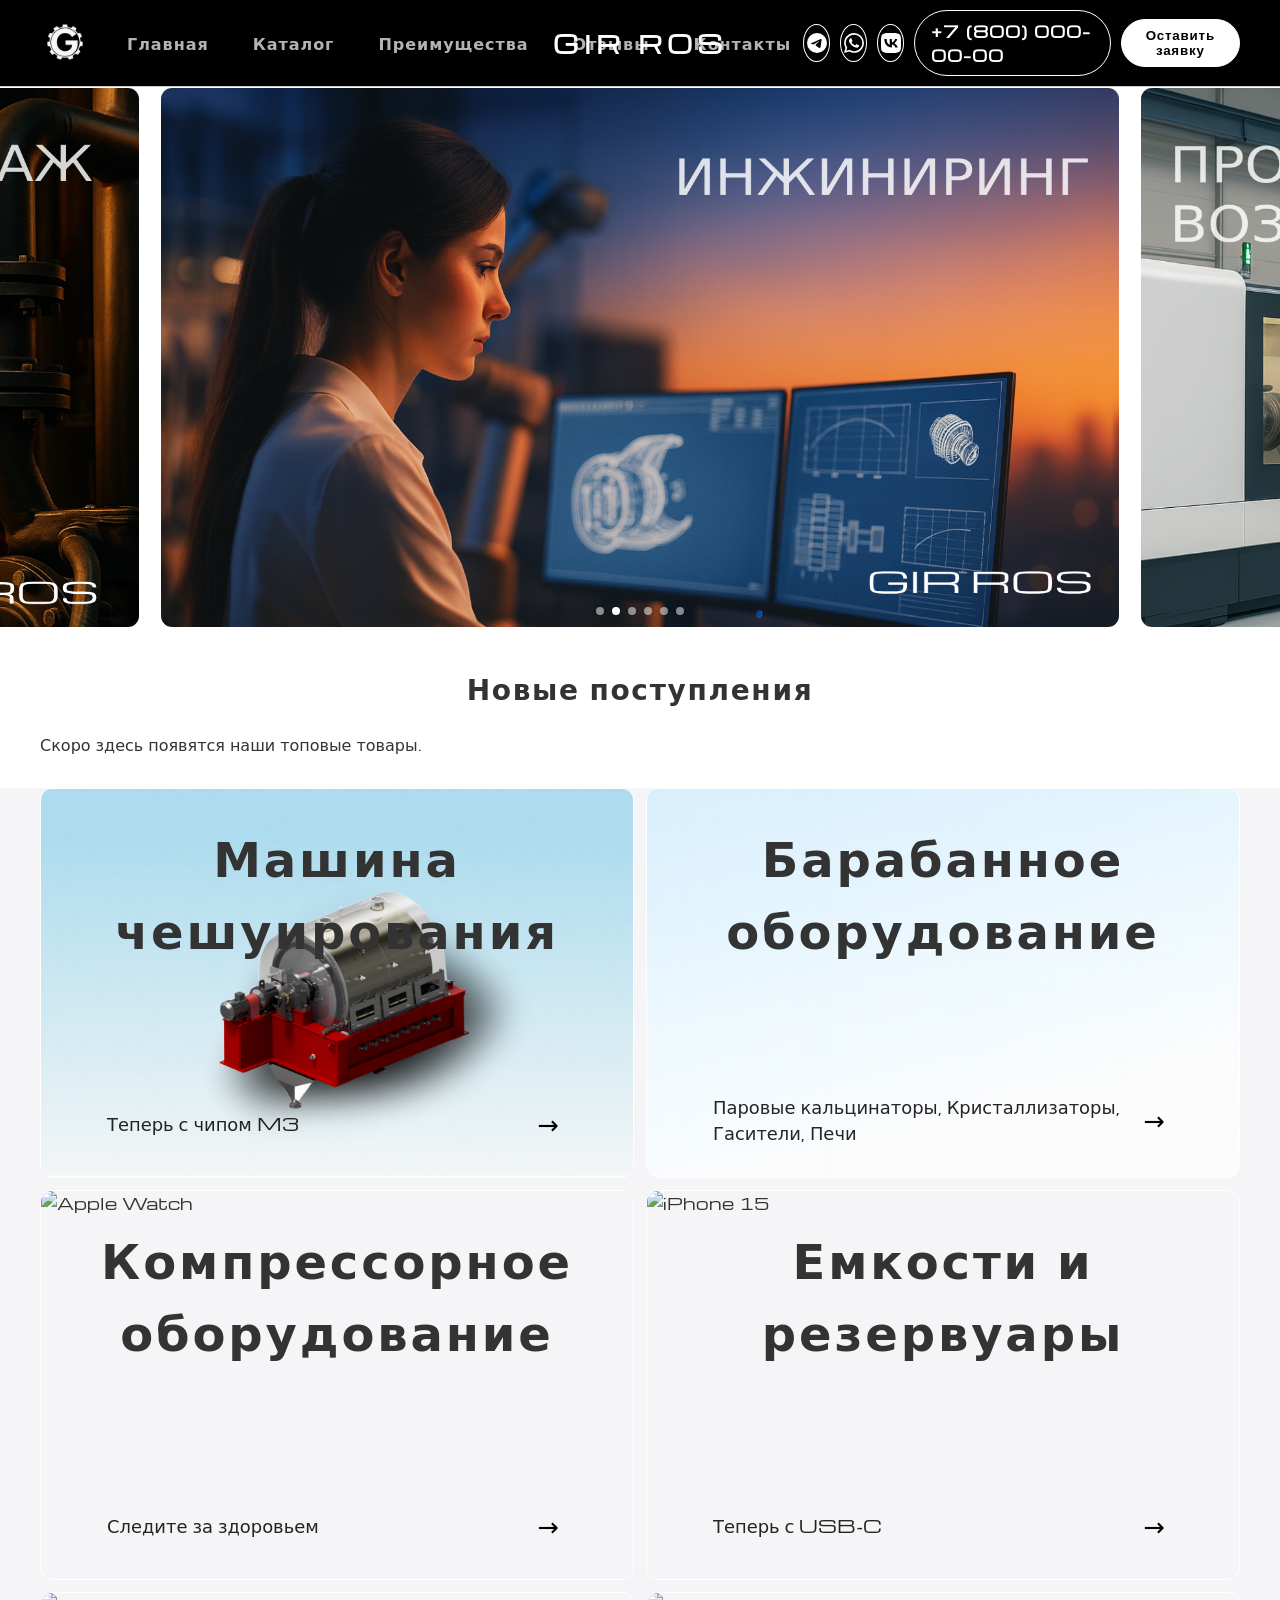
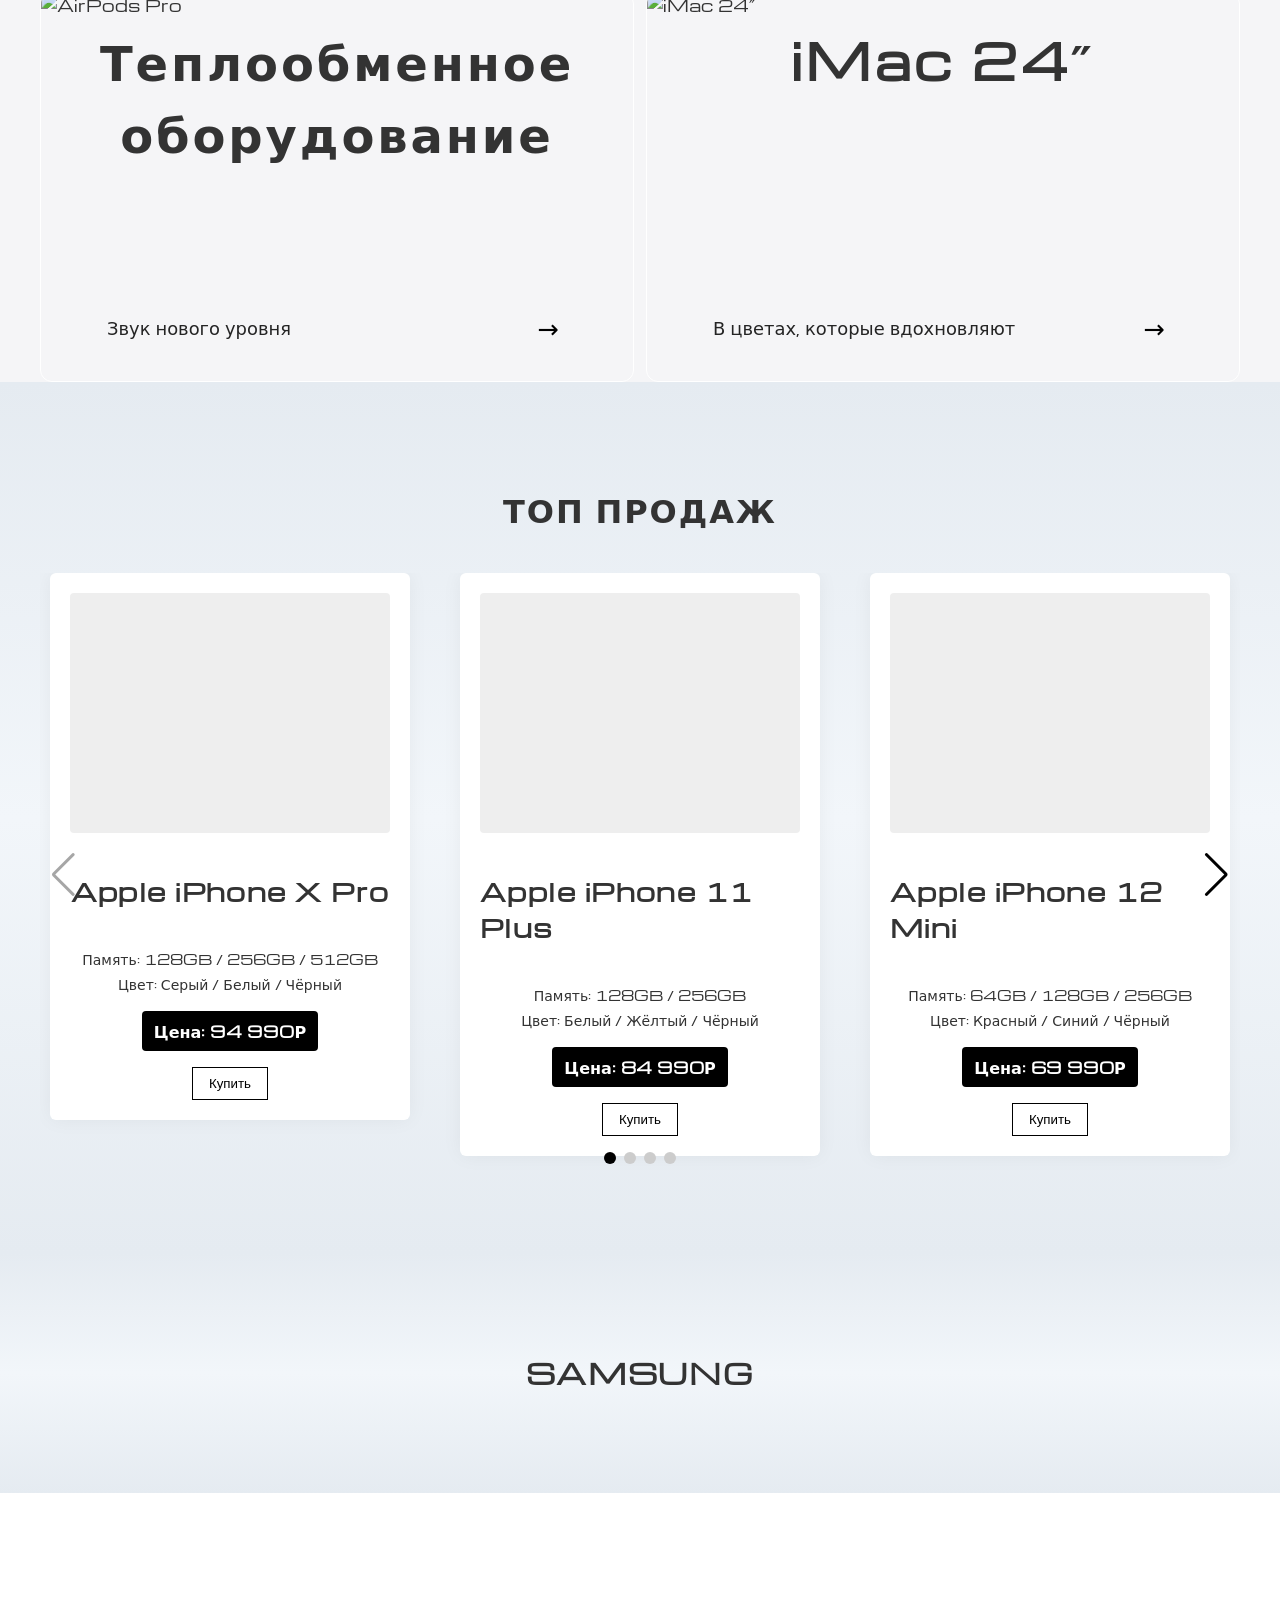
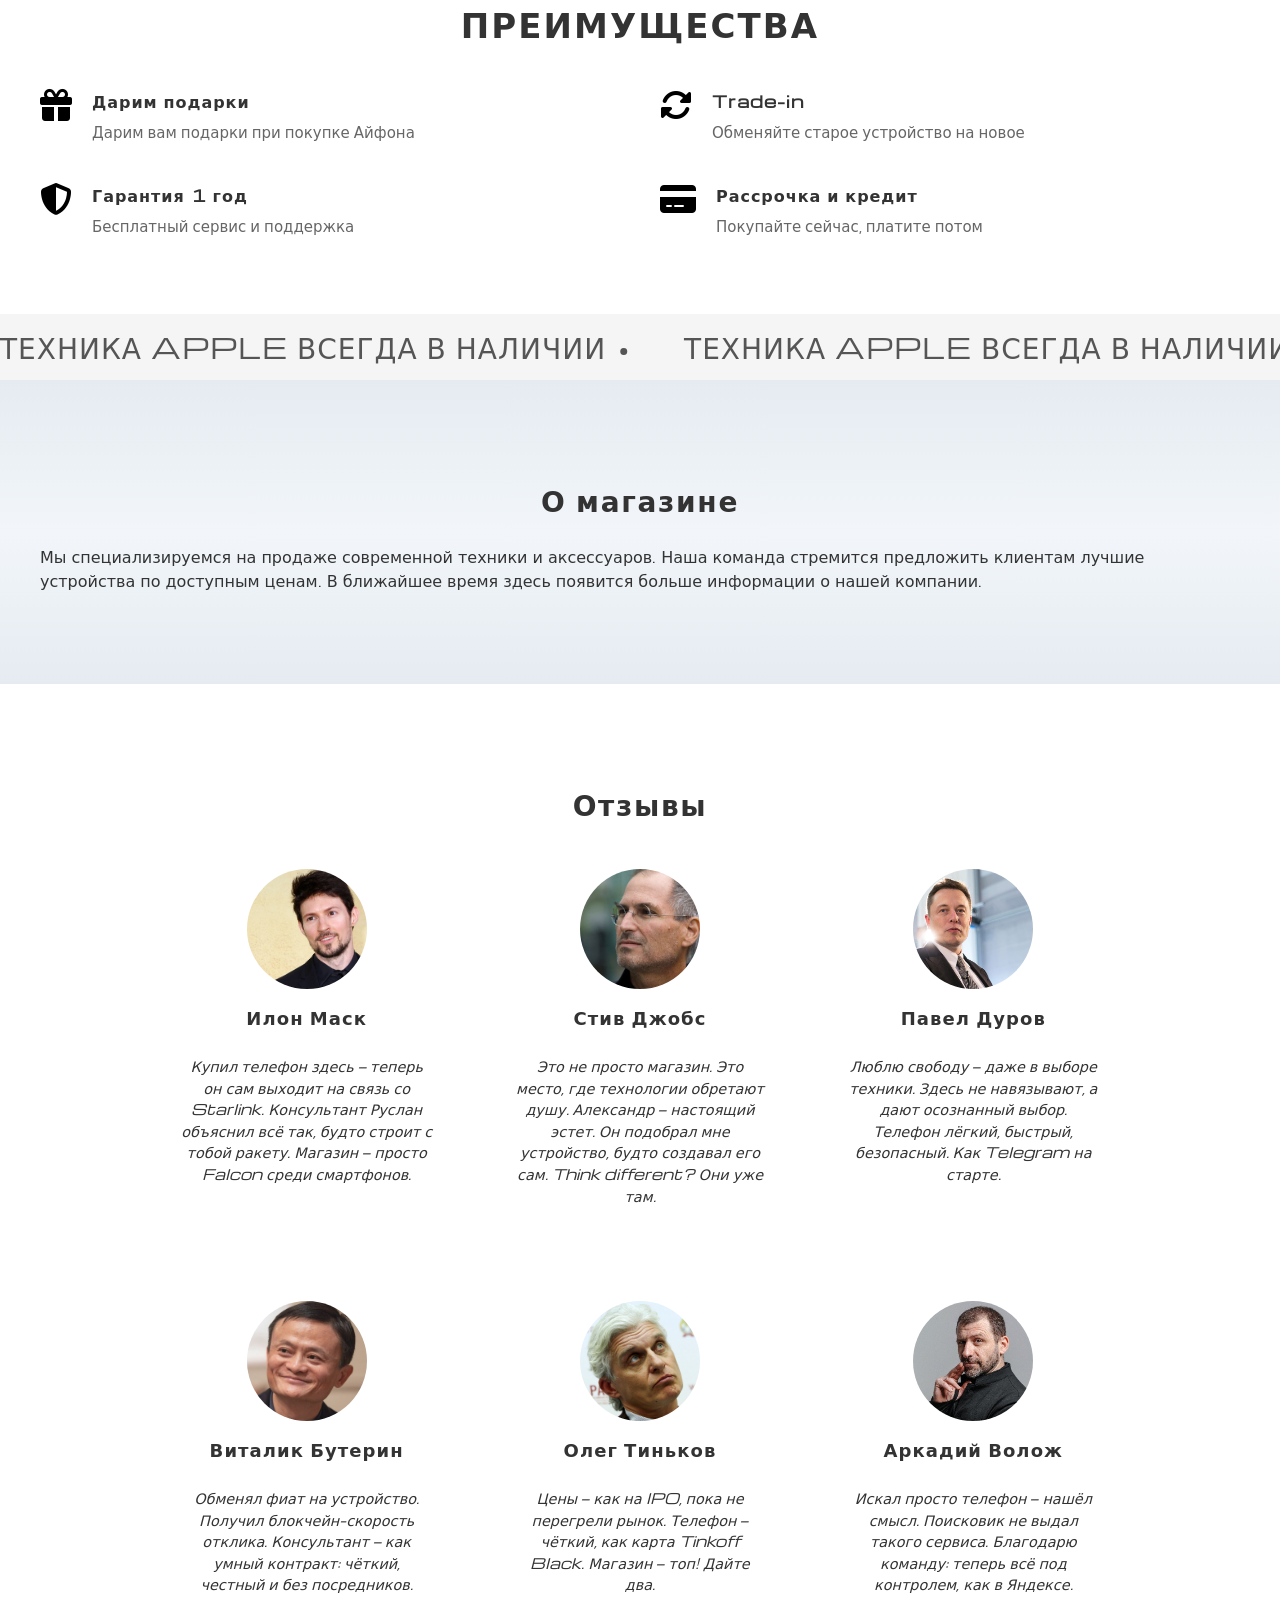
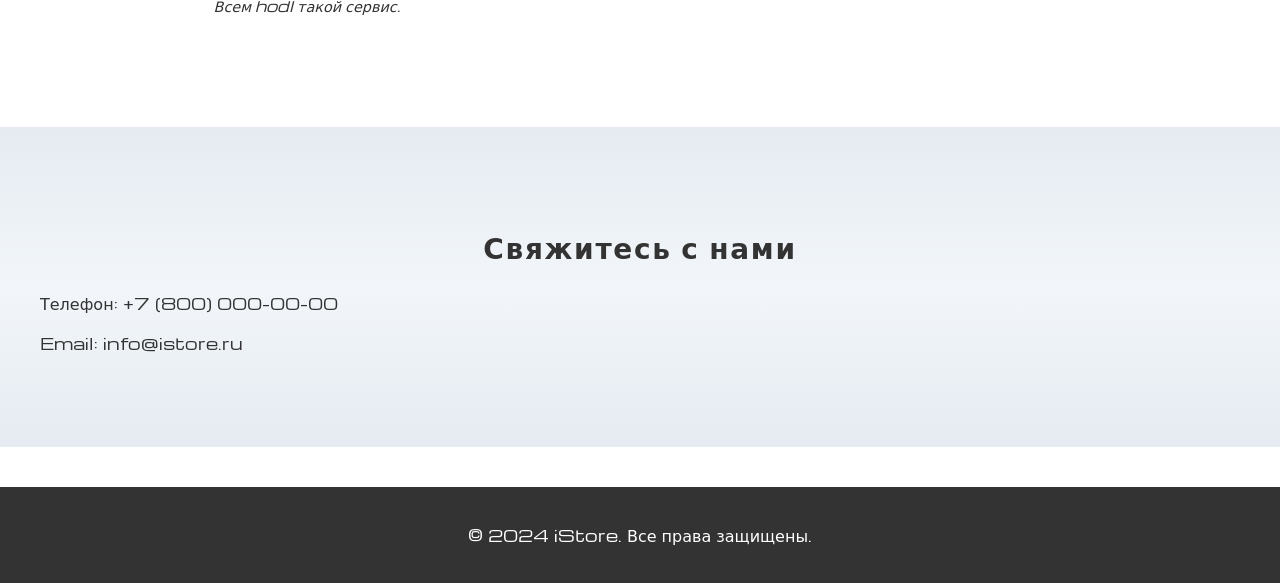
==== index.html @ 49e77784 "more" ====
<!doctype html>
<html lang="ru">
  <head>
    <meta charset="UTF-8" />
    <meta name="viewport" content="width=device-width, initial-scale=1.0" />
    <title>iStore Landing</title>
    <link rel="preconnect" href="https://fonts.googleapis.com">
    <link rel="preconnect" href="https://fonts.gstatic.com" crossorigin>
    <link href="https://fonts.googleapis.com/css2?family=Michroma&display=swap" rel="stylesheet">
    <link rel="stylesheet" href="https://cdnjs.cloudflare.com/ajax/libs/font-awesome/6.5.0/css/all.min.css" />
    <link rel="stylesheet" href="assets/styles.css" />
    <link
      rel="stylesheet"
      href="https://cdn.jsdelivr.net/npm/swiper@9/swiper-bundle.min.css"
    />
  </head>
  <body>
    <header>
      <div class="logo">
        <img src="assets/images/logo.png" />
        </svg>
        <div class="logo-text">
          <span class="logo-name">GIR ROS</span>
          <!-- <small class="logo-tagline">ПРОМЫШЛЕННОЕ ОБОРУДОВАНИЕ</small> -->
        </div>
      </div>
      <button class="hamburger" aria-label="Меню">&#9776;</button>
      <ul class="navbar">
        <li><a href="#home">Главная</a></li>
        <li><a href="#catalog">Каталог</a></li>
        <li><a href="#features">Преимущества</a></li>
        <li><a href="#reviews">Отзывы</a></li>
        <li><a href="#contacts">Контакты</a></li>
      </ul>
      <div class="navbar-right">
        <a href="https://t.me/" class="icon-btn" target="_blank" aria-label="Telegram">
          <svg viewBox="0 0 24 24" fill="currentColor" width="20" height="20">
            <path d="M11.944 0A12 12 0 0 0 0 12a12 12 0 0 0 12 12 12 12 0 0 0 12-12A12 12 0 0 0 12 0a12 12 0 0 0-.056 0zm4.962 7.224c.1-.002.321.023.465.14a.506.506 0 0 1 .171.325c.016.093.036.306.02.472-.18 1.898-.962 6.502-1.36 8.627-.168.9-.499 1.201-.82 1.23-.696.065-1.225-.46-1.9-.902-1.056-.693-1.653-1.124-2.678-1.8-1.185-.78-.417-1.21.258-1.91.177-.184 3.247-2.977 3.307-3.23.007-.032.014-.15-.056-.212s-.174-.041-.249-.024c-.106.024-1.793 1.14-5.061 3.345-.48.33-.913.49-1.302.48-.428-.008-1.252-.241-1.865-.44-.752-.245-1.349-.374-1.297-.789.027-.216.325-.437.893-.663 3.498-1.524 5.83-2.529 6.998-3.014 3.332-1.386 4.025-1.627 4.476-1.635z"/>
          </svg>
        </a>
        <a href="https://wa.me/" class="icon-btn" target="_blank" aria-label="WhatsApp">
          <svg viewBox="0 0 24 24" fill="currentColor" width="20" height="20">
            <path d="M17.472 14.382c-.297-.149-1.758-.867-2.03-.967-.273-.099-.471-.148-.67.15-.197.297-.767.966-.94 1.164-.173.199-.347.223-.644.075-.297-.15-1.255-.463-2.39-1.475-.883-.788-1.48-1.761-1.653-2.059-.173-.297-.018-.458.13-.606.134-.133.298-.347.446-.52.149-.174.198-.298.298-.497.099-.198.05-.371-.025-.52-.075-.149-.669-1.612-.916-2.207-.242-.579-.487-.5-.669-.51-.173-.008-.371-.01-.57-.01-.198 0-.52.074-.792.372-.272.297-1.04 1.016-1.04 2.479 0 1.462 1.065 2.875 1.213 3.074.149.198 2.096 3.2 5.077 4.487.709.306 1.262.489 1.694.625.712.227 1.36.195 1.871.118.571-.085 1.758-.719 2.006-1.413.248-.694.248-1.289.173-1.413-.074-.124-.272-.198-.57-.347m-5.421 7.403h-.004a9.87 9.87 0 01-5.031-1.378l-.361-.214-3.741.982.998-3.648-.235-.374a9.86 9.86 0 01-1.51-5.26c.001-5.45 4.436-9.884 9.888-9.884 2.64 0 5.122 1.03 6.988 2.898a9.825 9.825 0 012.893 6.994c-.003 5.45-4.437 9.884-9.885 9.884m8.413-18.297A11.815 11.815 0 0012.05 0C5.495 0 .165 5.335.162 11.892c0 2.096.547 4.142 1.588 5.945L.057 24l6.305-1.654a11.882 11.882 0 005.683 1.448h.005c6.554 0 11.89-5.335 11.893-11.893a11.821 11.821 0 00-3.48-8.413Z"/>
          </svg>
        </a>
        <a href="https://vk.com" class="icon-btn" target="_blank" aria-label="VK">
          <svg viewBox="0 0 24 24" fill="currentColor" width="20" height="20">
            <path d="m9.489.004.729-.003h3.564l.73.003.914.01.433.007.418.011.403.014.388.016.374.021.36.025.345.03.333.033c1.74.196 2.933.616 3.833 1.516.9.9 1.32 2.092 1.516 3.833l.034.333.029.346.025.36.02.373.025.588.012.41.013.644.009.915.004.98-.001 3.313-.003.73-.01.914-.007.433-.011.418-.014.403-.016.388-.021.374-.025.36-.03.345-.033.333c-.196 1.74-.616 2.933-1.516 3.833-.9.9-2.092 1.32-3.833 1.516l-.333.034-.346.029-.36.025-.373.02-.588.025-.41.012-.644.013-.915.009-.98.004-3.313-.001-.73-.003-.914-.01-.433-.007-.418-.011-.403-.014-.388-.016-.374-.021-.36-.025-.345-.03-.333-.033c-1.74-.196-2.933-.616-3.833-1.516-.9-.9-1.32-2.092-1.516-3.833l-.034-.333-.029-.346-.025-.36-.02-.373-.025-.588-.012-.41-.013-.644-.009-.915-.004-.98.001-3.313.003-.73.01-.914.007-.433.011-.418.014-.403.016-.388.021-.374.025-.36.03-.345.033-.333c.196-1.74.616-2.933 1.516-3.833.9-.9 2.092-1.32 3.833-1.516l.333-.034.346-.029.36-.025.373-.02.588-.025.41-.012.644-.013.915-.009ZM6.79 7.3H4.05c.13 6.24 3.25 9.99 8.72 9.99h.31v-3.57c2.01.2 3.53 1.67 4.14 3.57h2.84c-.78-2.84-2.83-4.41-4.11-5.01 1.28-.74 3.08-2.54 3.51-4.98h-2.58c-.56 1.98-2.22 3.78-3.8 3.95V7.3H10.5v6.92c-1.6-.4-3.62-2.34-3.71-6.92Z"/>
          </svg>
        </a>
        <a href="tel:+78000000000" class="phone-btn">+7 (800) 000-00-00</a>
        <button class="request-btn">Оставить заявку</button>
      </div>
    </header>

    <section id="home" class="hero">
      <div class="swiper hero-swiper">
        <div class="swiper-wrapper">
          <div class="swiper-slide">
            <img src="assets/images/slide2.png" alt="Слайд 1" />
          </div>
          <div class="swiper-slide">
            <img src="assets/images/slide1.png" alt="Слайд 2" />
          </div>
          <div class="swiper-slide">
<!-- <<<<<<< HEAD -->
            <img src="assets/images/slide3.png" alt="Слайд 3" />
          </div>
          <div class="swiper-slide">
            <img src="assets/images/slide4.png" alt="Слайд 4" />
<!-- ======= -->
            <!-- <img src="assets/images/Item3.png" alt="Слайд 3" />
          </div>
          <div class="swiper-slide">
            <img src="assets/images/Item4.png" alt="Слайд 4" /> -->
<!-- >>>>>>> origin/ajgv80-codex/update-slideshow-height-and-animation -->
          </div>
          <div class="swiper-slide">
            <img src="assets/images/slide5.png" alt="Слайд 1" />
          </div>
          <div class="swiper-slide">
            <img src="assets/images/slide3.png" alt="Слайд 1" />
          </div>
        </div>
        <div class="swiper-pagination"></div>
      </div>
    </section>

    <div class="container">
      <h2>Новые поступления</h2>
      <p>Скоро здесь появятся наши топовые товары.</p>
    </div>

      <section id="catalog" class="catalog-section">
        <div class="catalog-grid">
          <div class="catalog-item">
            <div class="catalog-image">
              <img src="assets/images/item1.png" alt="iPad Air" />
            </div>
            <div class="catalog-content">
              <h3>Машина чешуирования</h3>
              <div class="catalog-footer">
                <p>Теперь с чипом M3</p>
                <a href="item1.html" class="more-link"><span class="more-text">Ещё</span><span class="arrow">&rarr;</span></a>
              </div>
            </div>
          </div>
          <div class="catalog-item">
            <div class="catalog-image">
              <img src="assets/images/item2.png" alt="MacBook Air" />
            </div>
            <div class="catalog-content">
              <h3>Барабанное оборудование</h3>
              <div class="catalog-footer">
                <p>Паровые кальцинаторы, Кристаллизаторы, Гасители, Печи</p>
                <a href="#" class="more-link"><span class="more-text">Ещё</span><span class="arrow">&rarr;</span></a>
              </div>
            </div>
          </div>
          <div class="catalog-item">
            <div class="catalog-image">
              <img src="assets/images/item3.png" alt="Apple Watch" />
            </div>
            <div class="catalog-content">
              <h3>Компрессорное оборудование</h3>
              <div class="catalog-footer">
                <p>Следите за здоровьем</p>
                <a href="#" class="more-link"><span class="more-text">Ещё</span><span class="arrow">&rarr;</span></a>
              </div>
            </div>
          </div>
          <div class="catalog-item">
            <div class="catalog-image">
              <img src="assets/images/item4.png" alt="iPhone 15" />
            </div>
            <div class="catalog-content">
              <h3>Емкости и резервуары</h3>
              <div class="catalog-footer">
                <p>Теперь с USB‑C</p>
                <a href="#" class="more-link"><span class="more-text">Ещё</span><span class="arrow">&rarr;</span></a>
              </div>
            </div>
          </div>
          <div class="catalog-item">
            <div class="catalog-image">
              <img src="assets/images/airpods.png" alt="AirPods Pro" />
            </div>
            <div class="catalog-content">
              <h3>Теплообменное оборудование</h3>
              <div class="catalog-footer">
                <p>Звук нового уровня</p>
                <a href="#" class="more-link"><span class="more-text">Ещё</span><span class="arrow">&rarr;</span></a>
              </div>
            </div>
          </div>
          <div class="catalog-item">
            <div class="catalog-image">
              <img src="assets/images/mac.png" alt="iMac 24″" />
            </div>
            <div class="catalog-content">
              <h3>iMac 24″</h3>
              <div class="catalog-footer">
                <p>В цветах, которые вдохновляют</p>
                <a href="#" class="more-link"><span class="more-text">Ещё</span><span class="arrow">&rarr;</span></a>
              </div>
            </div>
          </div>
        </div>
      </section>

    <section id="top-sales" class="fade-in section-background">
      <div class="container">
        <h2 class="top-sales-heading">ТОП ПРОДАЖ</h2>
        <div class="swiper top-sales-swiper">
          <div class="swiper-wrapper">
            <div class="swiper-slide">
              <div class="sales-card">
                <div class="placeholder"></div>
                <h3 class="phone-name">Apple iPhone X Pro</h3>
                <ul class="specs">
                  <li>Память: 128GB / 256GB / 512GB</li>
                  <li>Цвет: Серый / Белый / Чёрный</li>
                </ul>
                <div class="price">Цена: 94 990Р</div>
                <button>Купить</button>
              </div>
            </div>
            <div class="swiper-slide">
              <div class="sales-card">
                <div class="placeholder"></div>
                <h3 class="phone-name">Apple iPhone 11 Plus</h3>
                <ul class="specs">
                  <li>Память: 128GB / 256GB</li>
                  <li>Цвет: Белый / Жёлтый / Чёрный</li>
                </ul>
                <div class="price">Цена: 84 990Р</div>
                <button>Купить</button>
              </div>
            </div>
            <div class="swiper-slide">
              <div class="sales-card">
                <div class="placeholder"></div>
                <h3 class="phone-name">Apple iPhone 12 Mini</h3>
                <ul class="specs">
                  <li>Память: 64GB / 128GB / 256GB</li>
                  <li>Цвет: Красный / Синий / Чёрный</li>
                </ul>
                <div class="price">Цена: 69 990Р</div>
                <button>Купить</button>
              </div>
            </div>
            <div class="swiper-slide">
              <div class="sales-card">
                <div class="placeholder"></div>
                <h3 class="phone-name">Apple iPhone 13 Pro</h3>
                <ul class="specs">
                  <li>Память: 128GB / 256GB / 512GB</li>
                  <li>Цвет: Серебристый / Графитовый / Золотой</li>
                </ul>
                <div class="price">Цена: 114 990Р</div>
                <button>Купить</button>
              </div>
            </div>
            <div class="swiper-slide">
              <div class="sales-card">
                <div class="placeholder"></div>
                <h3 class="phone-name">Apple iPhone 14 Pro Max</h3>
                <ul class="specs">
                  <li>Память: 256GB / 512GB / 1TB</li>
                  <li>Цвет: Фиолетовый / Зелёный / Чёрный</li>
                </ul>
                <div class="price">Цена: 159 990Р</div>
                <button>Купить</button>
              </div>
            </div>
            <div class="swiper-slide">
              <div class="sales-card">
                <div class="placeholder"></div>
                <h3 class="phone-name">Apple iPhone SE 2022</h3>
                <ul class="specs">
                  <li>Память: 64GB / 128GB / 256GB</li>
                  <li>Цвет: Красный / Белый / Чёрный</li>
                </ul>
                <div class="price">Цена: 49 990Р</div>
                <button>Купить</button>
              </div>
            </div>
          </div>
          <div class="swiper-button-prev"></div>
          <div class="swiper-button-next"></div>
          <div class="swiper-pagination"></div>
        </div>
      </div>
    </section>

    <section id="samsung" class="fade-in section-background">
      <div class="container">
        <h2>SAMSUNG</h2>
      </div>
    </section>

    <section id="features" class="fade-in">
      <div class="container">
        <h2 class="features-heading">Преимущества</h2>
        <div class="features-grid">
          <div class="feature-item">
            <i class="fa fa-gift"></i>
            <div>
              <h4>Дарим подарки</h4>
              <p>Дарим вам подарки при покупке Айфона</p>
            </div>
          </div>
          <div class="feature-item">
            <i class="fa fa-sync-alt"></i>
            <div>
              <h4>Trade-in</h4>
              <p>Обменяйте старое устройство на новое</p>
            </div>
          </div>
          <div class="feature-item">
            <i class="fa fa-shield-alt"></i>
            <div>
              <h4>Гарантия 1 год</h4>
              <p>Бесплатный сервис и поддержка</p>
            </div>
          </div>
          <div class="feature-item">
            <i class="fa fa-credit-card"></i>
            <div>
              <h4>Рассрочка и кредит</h4>
              <p>Покупайте сейчас, платите потом</p>
            </div>
          </div>
        </div>
      </div>
    </section>

    <div class="marquee">
      <div class="marquee-track">
        <div class="marquee-content">
          <span>ТЕХНИКА APPLE ВСЕГДА В НАЛИЧИИ • </span>
          <span>ТЕХНИКА APPLE ВСЕГДА В НАЛИЧИИ • </span>
          <span>ТЕХНИКА APPLE ВСЕГДА В НАЛИЧИИ • </span>
          <span>ТЕХНИКА APPLE ВСЕГДА В НАЛИЧИИ • </span>
        </div>
        <div class="marquee-content" aria-hidden="true">
          <span>ТЕХНИКА APPLE ВСЕГДА В НАЛИЧИИ • </span>
          <span>ТЕХНИКА APPLE ВСЕГДА В НАЛИЧИИ • </span>
          <span>ТЕХНИКА APPLE ВСЕГДА В НАЛИЧИИ • </span>
          <span>ТЕХНИКА APPLE ВСЕГДА В НАЛИЧИИ • </span>
        </div>
      </div>
    </div>

    <section id="about" class="fade-in section-background">
      <div class="container">
        <h2>О магазине</h2>
        <p>
          Мы специализируемся на продаже современной техники и аксессуаров. Наша
          команда стремится предложить клиентам лучшие устройства по доступным
          ценам. В ближайшее время здесь появится больше информации о нашей
          компании.
        </p>
      </div>
    </section>

<section id="reviews" class="fade-in">
  <div class="container">
    <h2>Отзывы</h2>
    <div class="reviews-grid">
      <div class="review-card">
        <img src="assets/images/review1.jpg" alt="Илон Маск" />
        <h3>Илон Маск</h3>
        <p>
          Купил телефон здесь — теперь он сам выходит на связь со Starlink.  
          Консультант Руслан объяснил всё так, будто строит с тобой ракету.  
          Магазин — просто Falcon среди смартфонов.
        </p>
      </div>
      <div class="review-card">
        <img src="assets/images/review2.jpg" alt="Стив Джобс" />
        <h3>Стив Джобс</h3>
        <p>
          Это не просто магазин. Это место, где технологии обретают душу.  
          Александр — настоящий эстет. Он подобрал мне устройство, будто создавал его сам.  
          Think different? Они уже там.
        </p>
      </div>
      <div class="review-card">
        <img src="assets/images/review3.jpg" alt="Павел Дуров" />
        <h3>Павел Дуров</h3>
        <p>
          Люблю свободу — даже в выборе техники.  
          Здесь не навязывают, а дают осознанный выбор.  
          Телефон лёгкий, быстрый, безопасный. Как Telegram на старте.
        </p>
      </div>
      <div class="review-card">
        <img src="assets/images/review4.jpg" alt="Виталик Бутерин" />
        <h3>Виталик Бутерин</h3>
        <p>
          Обменял фиат на устройство. Получил блокчейн-скорость отклика.  
          Консультант — как умный контракт: чёткий, честный и без посредников.  
          Всем hodl такой сервис.
        </p>
      </div>
      <div class="review-card">
        <img src="assets/images/review5.jpg" alt="Олег Тиньков" />
        <h3>Олег Тиньков</h3>
        <p>
          Цены — как на IPO, пока не перегрели рынок.  
          Телефон — чёткий, как карта Tinkoff Black.  
          Магазин — топ! Дайте два.
        </p>
      </div>
      <div class="review-card">
        <img src="assets/images/review6.jpg" alt="Аркадий Волож" />
        <h3>Аркадий Волож</h3>
        <p>
          Искал просто телефон — нашёл смысл.  
          Поисковик не выдал такого сервиса.  
          Благодарю команду: теперь всё под контролем, как в Яндексе.
        </p>
      </div>
    </div>
  </div>
</section>


    <section id="contacts" class="fade-in section-background">
      <div class="container">
        <h2>Свяжитесь с нами</h2>
        <p>Телефон: +7 (800) 000-00-00</p>
        <p>Email: info@istore.ru</p>
      </div>
    </section>

    <footer>
      <p>&copy; 2024 iStore. Все права защищены.</p>
    </footer>

    <div id="request-modal" class="modal">
      <div class="modal-content">
        <button class="close-modal">&times;</button>
        <h2>Оставьте заявку</h2>
        <p>
          В течение 30 минут , в рабочее время с вами свяжется менеджер нашего
          магазина
        </p>
        <form>
          <input type="text" placeholder="Ваше имя" required />
          <input type="tel" placeholder="Ваш телефон" required />
          <button type="submit">Отправить</button>
        </form>
        <small
          >Нажимая на кнопку "Отправить" вы соглашаетесь с правилами обработки
          персональных данных</small
        >
      </div>
    </div>

      <script src="https://cdn.jsdelivr.net/npm/swiper@9/swiper-bundle.min.js"></script>
      <script src="assets/script.js"></script>
  </body>
</html>
---- assets/styles.css ----
/* === Global font: Michroma everywhere === */
html, body {
  font-family: "Michroma", system-ui, -apple-system, "Segoe UI", Roboto, Arial, sans-serif;
  font-weight: 400;                 /* у Michroma один базовый вес — оставляем 400 */
  -webkit-font-smoothing: antialiased;
  -moz-osx-font-smoothing: grayscale;
  text-rendering: optimizeLegibility;
}

/* Небольшая разрядка для заголовков/навигации в духе wordmark */
h1, h2, h3, h4, h5, h6,
.navbar a, .btn, .phone-btn, .request-btn,
.logo-text, .logo-name {
  letter-spacing: 0.06em;           /* аккуратно, чтобы абзацы не «расползались» */
  text-transform: none;             /* по желанию: можно uppercase */
}

/* Для логотипа можно шире, если нужно «как в лого» */
.logo-name {
  letter-spacing: 0.22em;           /* как в варианте B */
  text-transform: uppercase;        /* подчеркнуть «логотипность» */
}

/* Опционально: плотнее абзацы и шире числа */
p, li {
  letter-spacing: 0;
}

.kpi, .stat {
  letter-spacing: 0.08em;
}

html {
  scroll-behavior: smooth;
}

:root {
  --color-bg: #FFFFFF;
  --color-text: #333333;
  --color-primary: #0057B8;
  --color-accent: #FF6A00;
}

body {
  margin: 0;
  background-color: var(--color-bg);
  color: var(--color-text);
  line-height: 1.5;
}

a {
  color: var(--color-primary);
  text-decoration: none;
  transition: color 0.2s;
}

a:hover {
  color: var(--color-accent);
}

h1,
h2,
h3 {
  font-weight: 700;
  color: var(--color-text);
}

h1 {
  font-size: 32px;
  text-align: center;
}

h2 {
  font-size: 28px;
  text-align: center;
}

h3 {
  font-size: 24px;
}

header {
  background-color: #000;
  color: #fff;
  padding: 10px 40px;
  position: sticky;
  top: 0;
  z-index: 1000;
  display: flex;
  align-items: center;
  justify-content: flex-start;
  border-bottom: 1px solid #cccccc;
}

.logo {
  display: flex;
  align-items: center;
  gap: 8px;
  color: #fff;
}


.logo-text {
  line-height: 1;
}

header .logo-text {
  position: absolute;
  left: 50%;
  top: 50%;
  transform: translate(-50%, -50%);
  text-align: center;
}

.logo-name {
  font-weight: 700;
  font-size: 24px;
}

.logo-tagline {
  font-size: 12px;
  text-transform: uppercase;
  letter-spacing: 1px;
}

.navbar {
  display: flex;
  justify-content: flex-start;
  gap: 20px;
  list-style-type: none;
  padding: 0;
  margin: 0;
  margin-left: 25px;
}

.navbar li {
  display: inline-block;
}

.navbar a {
  text-decoration: none;
  color: #fff;
  font-weight: 600;
  padding: 8px 12px;
  opacity: 0.7;
  transition: opacity 0.2s;
}

.navbar a:hover,
.navbar a.active {
  opacity: 1;
}

section {
  padding: 60px 16px;
}

/* Background gradient for sections */
.section-background {
  background: linear-gradient(to bottom, #e5ebf1 0%, #f2f6fa 50%, #e5ebf1 100%);
}

.hero {
  padding: 0;
  position: relative;
}

/* Hero slider */
.hero-swiper {
  width: 100%;
  overflow: visible;
}

.hero-swiper .swiper-wrapper {
  transition-timing-function: cubic-bezier(0.8, 0, 1, 1);
}

.hero-swiper .swiper-slide {
  width: 75%;
  box-sizing: border-box;
  border: 1px solid #fff;
  border-radius: 12px;
  position: relative;
  overflow: hidden;
}

.hero-swiper img {
  width: 100%;
  aspect-ratio: 16/9;
  object-fit: cover;
  display: block;
}

.hero-swiper .swiper-pagination-bullet {
  background: #fff;
  opacity: 0.5;
}

.hero-swiper .swiper-pagination-bullet-active {
  opacity: 1;
}

.fade-in {
  opacity: 0;
  transform: translateY(20px);
  transition: opacity 0.6s ease-out, transform 0.6s ease-out;
}

.fade-in.in-view {
  opacity: 1;
  transform: none;
}

.container {
  max-width: 1200px;
  margin: 0 auto;
  padding: 16px;
}

.catalog {
  display: grid;
  gap: 30px;
  grid-template-columns: 1fr;
}

@media (min-width: 600px) {
  .catalog {
    grid-template-columns: repeat(2, 1fr);
  }
}

@media (min-width: 1024px) {
  .catalog {
    grid-template-columns: repeat(3, 1fr);
  }
}

.product-card {
  position: relative;
  display: block;
  height: 300px;
  overflow: hidden;
  text-decoration: none;
  background-color: #eee;
}

.product-card:hover .product-image {
  transform: scale(1.05);
}

.product-image {
  width: 100%;
  height: 100%;
  background: linear-gradient(135deg, #fafafa, #eaeaea);
  background-size: cover;
  background-position: center;
  transition: transform 0.3s ease;
}

.product-overlay {
  position: absolute;
  top: 0;
  left: 0;
  width: 100%;
  height: 100%;
  background: rgba(0, 0, 0, 0.4);
  display: flex;
  flex-direction: column;
  justify-content: center;
  align-items: center;
  text-align: center;
  color: #fff;
  transition: background 0.3s ease;
}

.product-overlay h3 {
  margin: 0;
  font-size: 1.2em;
  font-weight: 600;
  text-shadow: 0 1px 3px rgba(0, 0, 0, 0.6);
}

.product-overlay .price {
  margin-top: 6px;
  font-size: 1em;
  text-shadow: 0 1px 3px rgba(0, 0, 0, 0.6);
}

/* Reviews grid */
.reviews-grid {
  display: flex;
  flex-wrap: wrap;
  justify-content: center;
  gap: 40px;
  max-width: 960px;
  margin: 0 auto;
}

.review-card {
  background: #fff;
  padding: 20px;
  text-align: center;
  display: flex;
  flex-direction: column;
  align-items: center;
  flex: 1 1 250px;
  max-width: 300px;
  border-radius: 8px;
}
.review-card img {
  width: 120px;
  height: 120px;
  object-fit: cover;
  border-radius: 50%;
  margin-bottom: 15px;
  transition: transform 0.3s;
}

.review-card:hover img {
  transform: scale(1.05);
}

.review-card h3 {
  margin: 0 0 10px;
  font-size: 18px;
}

.review-card p {
  font-size: 0.9rem;
  line-height: 1.5;
  font-weight: 300;
  font-style: italic;
}

footer {
  text-align: center;
  padding: 20px 0;
  background: #333;
  color: #fff;
  margin-top: 40px;
}

/* Social icons and request button */
.navbar-right {
  display: flex;
  gap: 10px;
  align-items: center;
  margin-left: auto;
}

.icon-btn {
  width: 36px;
  height: 36px;
  border-radius: 50%;
  display: flex;
  align-items: center;
  justify-content: center;
  text-decoration: none;
  color: #fff;
  border: 1px solid #fff;
  cursor: pointer;
}


.phone-btn {
  color: #fff;
  border: 1px solid #fff;
  border-radius: 999px;
  padding: 8px 16px;
  font-weight: bold;
  text-decoration: none;
}

.request-btn {
  background-color: #fff;
  color: #000;
  border: 1px solid #fff;
  border-radius: 999px;
  padding: 8px 16px;
  cursor: pointer;
  font-weight: bold;
}

/* Modal styles */
.modal {
  display: none;
  position: fixed;
  top: 0;
  left: 0;
  width: 100%;
  height: 100%;
  background: rgba(0, 0, 0, 0.5);
  justify-content: center;
  align-items: center;
  z-index: 10000;
}

.modal.active {
  display: flex;
}

.modal-content {
  background: #fff;
  padding: 20px;
  border-radius: 4px;
  max-width: 300px;
  width: 90%;
  position: relative;
}

.modal-content h2 {
  margin-top: 0;
}

.close-modal {
  position: absolute;
  top: 5px;
  right: 5px;
  background: none;
  border: none;
  font-size: 20px;
  cursor: pointer;
}

.modal-content form {
  display: flex;
  flex-direction: column;
  gap: 10px;
}

.modal-content input {
  padding: 8px;
  border: 1px solid #ccc;
  border-radius: 4px;
}

.modal-content button[type="submit"] {
  background-color: var(--color-primary);
  color: #fff;
  border: none;
  border-radius: 4px;
  padding: 12px 24px;
  cursor: pointer;
  transition: background-color 0.2s, color 0.2s;
}

.modal-content button[type="submit"]:hover {
  background-color: var(--color-accent);
}

.modal-content small {
  font-size: 12px;
  color: #777;
}



/* Responsive styles */
.hamburger {
  display: none;
  color: #fff;
}

@media (max-width: 768px) {
  header {
    flex-direction: column;
    align-items: flex-start;
  }

  .hamburger {
    display: block;
    background: none;
    border: none;
    font-size: 24px;
    cursor: pointer;
    margin-left: 10px;
  }

  .navbar {
    flex-direction: column;
    width: 100%;
    gap: 10px;
    margin: 10px 0;
    display: none;
  }
  .navbar-right {
    width: 100%;
    margin-top: 10px;
    display: none;
    flex-direction: column;
    gap: 10px;
  }

  header.open .navbar,
  header.open .navbar-right {
    display: flex;
  }

  .reviews-grid {
    gap: 20px;
  }
}

@media (max-width: 480px) {
  .reviews-grid {
    flex-direction: column;
    align-items: center;
  }

  .product-image,
  .review-card img {
    height: 120px;
  }
}

/* Features section */
.features-heading {
  text-align: center;
  font-weight: 700;
  font-size: 34px;
  text-transform: uppercase;
  margin-bottom: 40px;
}

.features-grid {
  display: grid;
  grid-template-columns: repeat(2, 1fr);
  gap: 40px;
}

.feature-item {
  display: flex;
  gap: 20px;
  align-items: flex-start;
}

.feature-item i {
  font-size: 32px;
  color: #000;
}

.feature-item h4 {
  font-weight: 600;
  margin: 0 0 8px;
}

.feature-item p {
  color: #666;
  font-size: 15px;
  margin: 0;
}

/* Marquee */
.marquee {
  overflow: hidden;
  background-color: #f5f5f5;
  padding: 12px 0;
}

.marquee-track {
  display: flex;
  width: max-content;
  animation: marquee 120s linear infinite;
}

.marquee-content {
  display: flex;
}

.marquee-content span {
  margin-right: 50px;
  font-size: 28px;
  color: #555;
  letter-spacing: 1px;
  text-transform: uppercase;
}

@keyframes marquee {
  0% {
    transform: translateX(0);
  }
  100% {
    transform: translateX(-50%);
  }
}

/* Top Sales section */
.top-sales-heading {
  font-weight: bold;
  font-size: 32px;
  margin-bottom: 40px;
  text-transform: uppercase;
  text-align: center;
}

.top-sales-swiper {
  position: relative;
  padding-bottom: 40px;
}

.top-sales-swiper .swiper-slide {
  display: flex;
  justify-content: center;
}

.sales-card {
  background: #fff;
  border-radius: 6px;
  padding: 20px;
  box-shadow: 0 0 20px rgba(0, 0, 0, 0.05);
  width: 320px;
  display: flex;
  flex-direction: column;
  align-items: center;
  gap: 16px;
}

.sales-card .placeholder {
  width: 100%;
  height: 240px;
  background-color: #eee;
  border-radius: 4px;
}

.sales-card .specs {
  list-style: none;
  padding: 0;
  margin: 0;
  font-size: 14px;
  text-align: center;
}

.sales-card .specs li + li {
  margin-top: 4px;
}

.sales-card .price {
  background: #000;
  color: #fff;
  font-weight: bold;
  padding: 8px 12px;
  border-radius: 4px;
}

.sales-card button {
  background: #fff;
  border: 1px solid #000;
  padding: 8px 16px;
  font-weight: 500;
  cursor: pointer;
}

.sales-card button:hover {
  background: #000;
  color: #fff;
}

.top-sales-swiper .swiper-pagination-bullet {
  width: 12px;
  height: 12px;
  background: #ccc;
  opacity: 1;
  margin: 0 4px !important;
}

.top-sales-swiper .swiper-pagination-bullet-active {
  background: #000;
}

.top-sales-swiper .swiper-button-prev,
.top-sales-swiper .swiper-button-next {
  color: #000;
}

/* Каталог товаров в стиле Apple */

.catalog-section {
  padding: 0;
  background: #f5f5f7;
  width: 100%;
  box-sizing: border-box;
}

.catalog-grid {
  display: flex;
  flex-wrap: wrap;
  gap: 12px;
  width: 100%;
  padding: 0 40px;
  box-sizing: border-box;
}

.catalog-item {
  position: relative;
  flex: 0 0 calc(50% - 6px);
  box-sizing: border-box;
  overflow: hidden;
  border: 1px solid #fff;
  border-radius: 12px;
  height: calc((100vw - 80px) * 0.325);
  transition: flex-basis 0.6s ease;
}

.catalog-item img {
  position: absolute;
  top: 0;
  left: 0;
  width: 100%;
  height: 100%;
  object-fit: cover;
  z-index: 0;
  transition: transform 0.6s ease;
}

.catalog-item:hover img {
  transform: scale(1.05);
}


.catalog-content {
  position: absolute;
  top: 8%;
  left: 0;
  width: 100%;
  height: 84%;
  padding: 0 16px;
  box-sizing: border-box;
  text-align: center;
  z-index: 1;

  display: flex;
  flex-direction: column;
  justify-content: space-between;
  color: #fff;
}

.catalog-content h3 {
  font-size: clamp(32px, 4.8vw, 48px);
  font-weight: 700;
  margin: 0;
}

.catalog-footer {
  display: flex;
  justify-content: space-between;
  align-items: center;
  width: 100%;
  text-align: left;
}

.catalog-footer p {
  font-size: clamp(14px, 1.4vw, 18px);
  margin: 0;
  margin-left: 50px;
  opacity: 0.85;
  color: #000;
}

.catalog-footer .more-link {
  display: inline-flex;
  align-items: center;
  font-size: clamp(14px, 1.4vw, 18px);
  color: #000;
  text-decoration: none;
  padding: 4px 8px;
  border-radius: 8px;
  transition: background 0.3s ease;
  margin-right: 50px;
}

.catalog-footer .more-link .more-text {
  max-width: 0;
  opacity: 0;
  overflow: hidden;
  white-space: nowrap;
  margin-right: 0;
  transition: max-width 0.3s ease, opacity 0.3s ease, margin-right 0.3s ease;
}

.catalog-item:hover .more-link .more-text {
  max-width: 60px;
  opacity: 1;
  margin-right: 6px;
}

.catalog-footer .more-link .arrow {
  display: inline-block;
  font-size: clamp(18px, 2vw, 26px);
}

.catalog-footer .more-link:hover {
  background: rgba(0, 0, 0, 0.4);
  color: #000;
}

@media (max-width: 768px) {
  .catalog-content { top: 6%; height: 88%; }
  .catalog-content h3 { font-size: clamp(22px, 7vw, 30px); }
  .catalog-footer p { font-size: clamp(13px, 3.5vw, 16px); }
}

.btn {
  padding: 10px 20px;
  font-weight: 500;
  text-decoration: none;
  border-radius: 30px;
  font-size: 14px;
}

.btn-blue {
  background-color: #0071e3;
  color: #fff;
}

.btn-outline {
  border: 1px solid #0071e3;
  color: #0071e3;
  background: transparent;
}

.logo img {
  width: 50px;
  height: 50px;
  object-fit: contain;
  display: block;
}
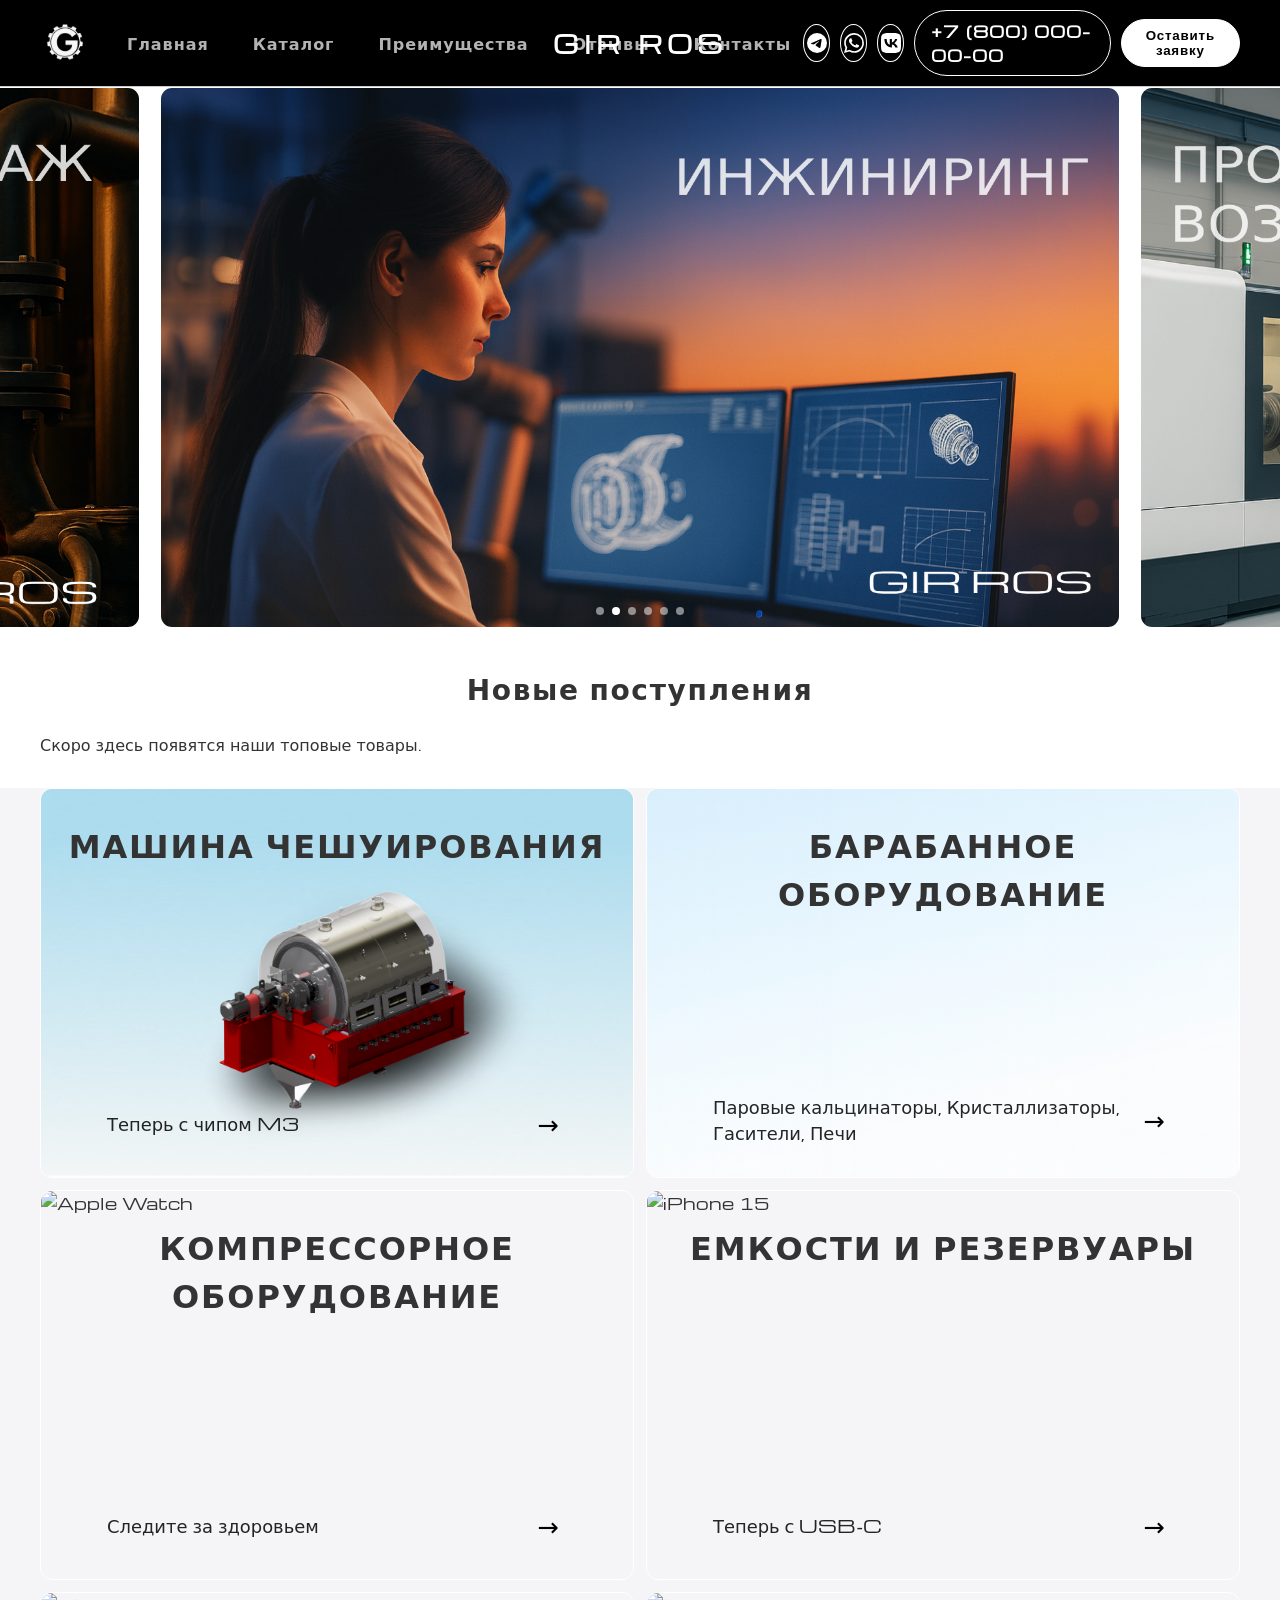
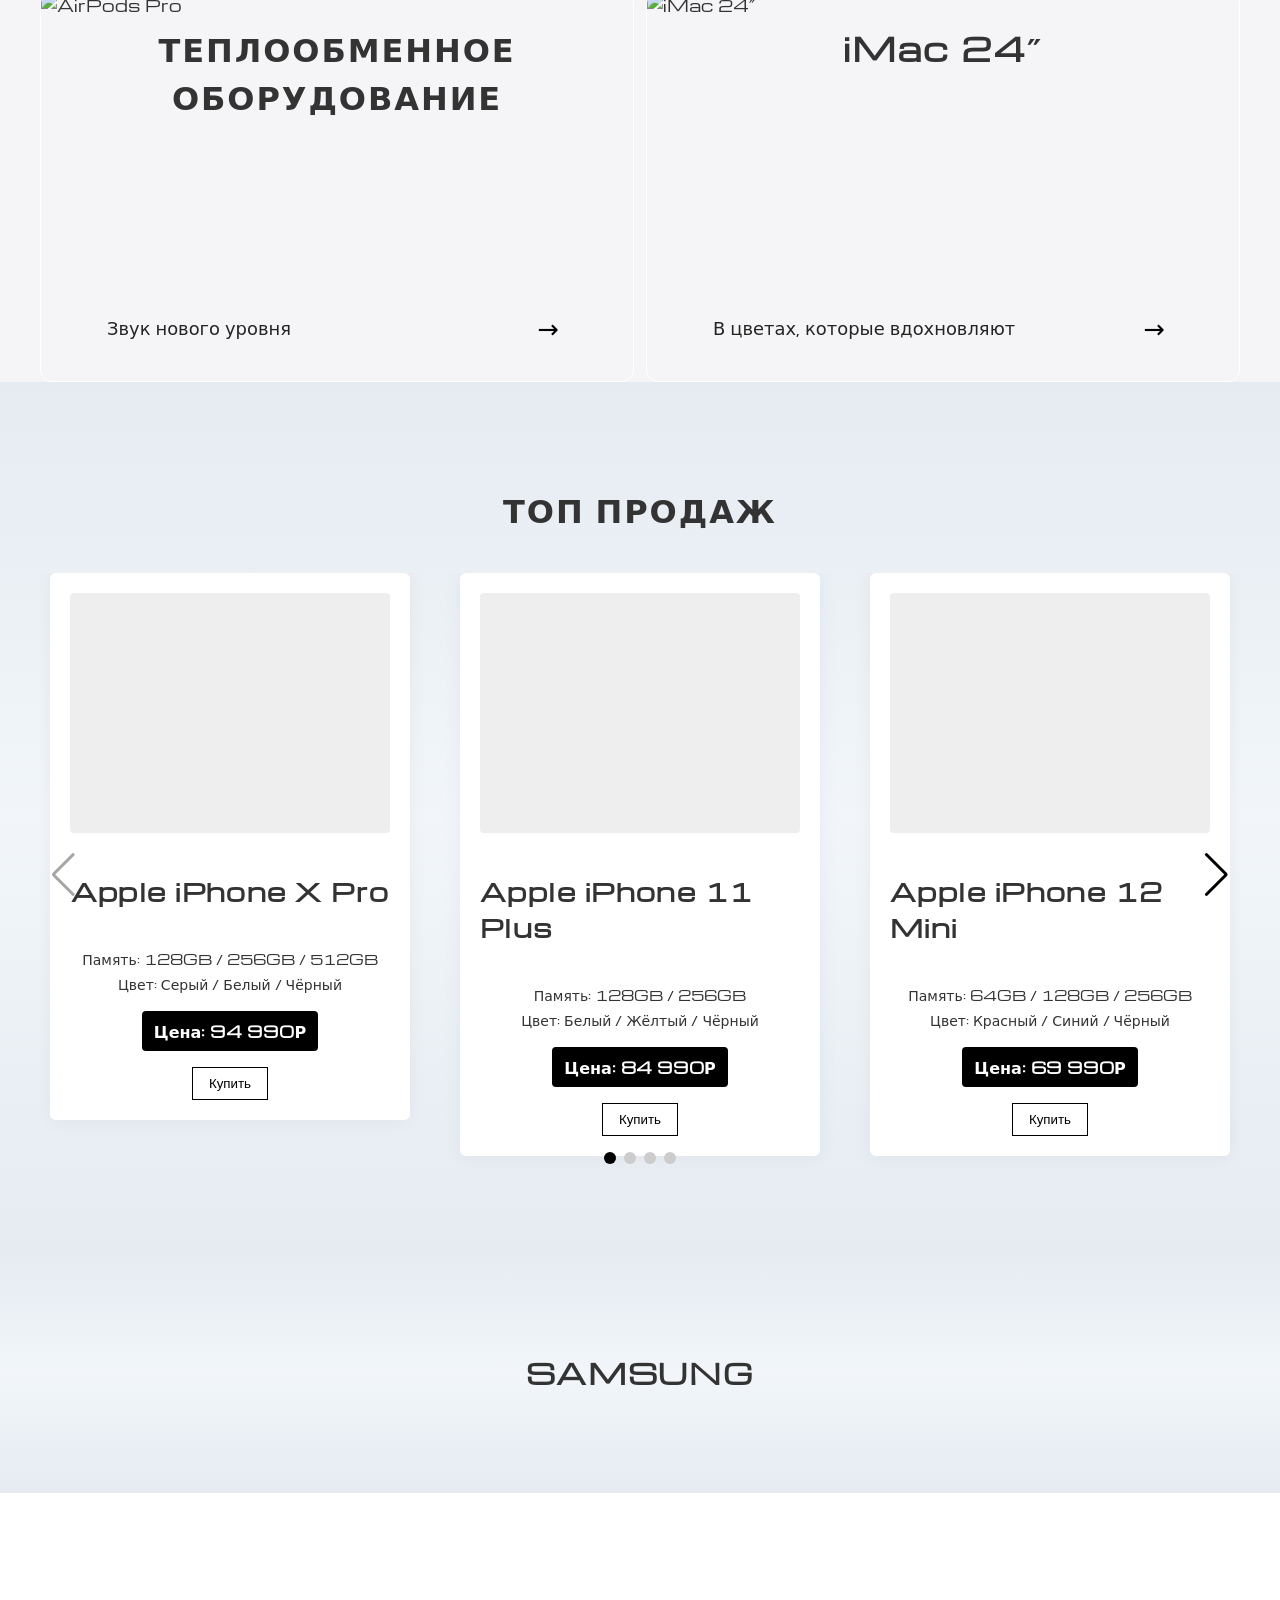
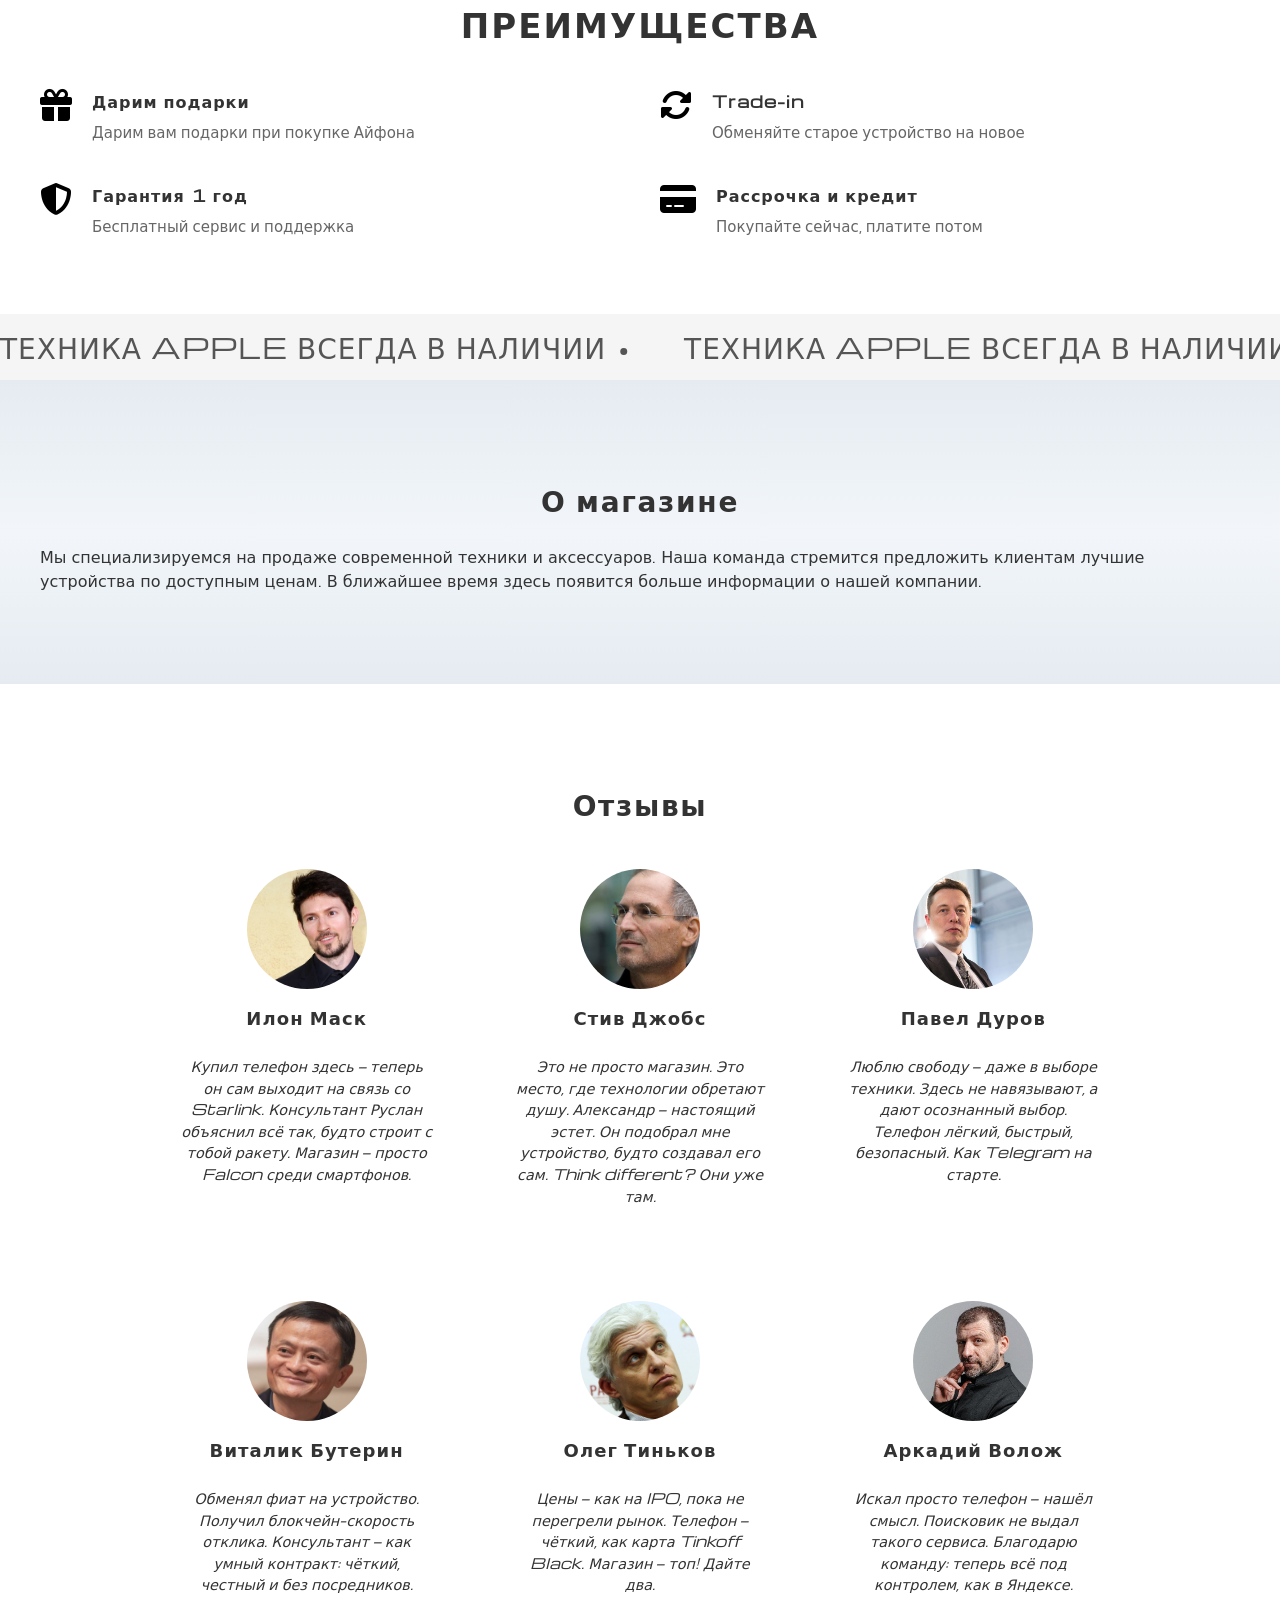
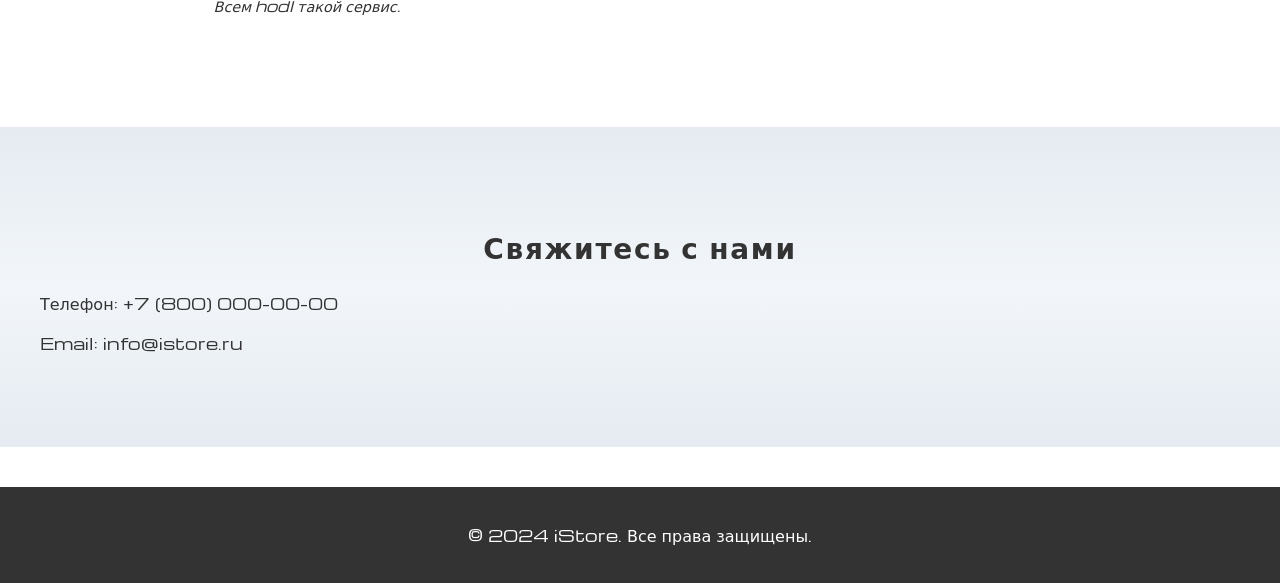
==== commit 3db6ab35: "fix" ====
--- a/index.html
+++ b/index.html
@@ -98,7 +98,7 @@
               <img src="assets/images/item1.png" alt="iPad Air" />
             </div>
             <div class="catalog-content">
-              <h3>Машина чешуирования</h3>
+              <h3>МАШИНА ЧЕШУИРОВАНИЯ</h3>
               <div class="catalog-footer">
                 <p>Теперь с чипом M3</p>
                 <a href="item1.html" class="more-link"><span class="more-text">Ещё</span><span class="arrow">&rarr;</span></a>
@@ -110,10 +110,10 @@
               <img src="assets/images/item2.png" alt="MacBook Air" />
             </div>
             <div class="catalog-content">
-              <h3>Барабанное оборудование</h3>
+              <h3>БАРАБАННОЕ ОБОРУДОВАНИЕ</h3>
               <div class="catalog-footer">
                 <p>Паровые кальцинаторы, Кристаллизаторы, Гасители, Печи</p>
-                <a href="#" class="more-link"><span class="more-text">Ещё</span><span class="arrow">&rarr;</span></a>
+                <a href="item2.html" class="more-link"><span class="more-text">Ещё</span><span class="arrow">&rarr;</span></a>
               </div>
             </div>
           </div>
@@ -122,10 +122,10 @@
               <img src="assets/images/item3.png" alt="Apple Watch" />
             </div>
             <div class="catalog-content">
-              <h3>Компрессорное оборудование</h3>
+              <h3>КОМПРЕССОРНОЕ ОБОРУДОВАНИЕ</h3>
               <div class="catalog-footer">
                 <p>Следите за здоровьем</p>
-                <a href="#" class="more-link"><span class="more-text">Ещё</span><span class="arrow">&rarr;</span></a>
+                <a href="item3.html" class="more-link"><span class="more-text">Ещё</span><span class="arrow">&rarr;</span></a>
               </div>
             </div>
           </div>
@@ -134,10 +134,10 @@
               <img src="assets/images/item4.png" alt="iPhone 15" />
             </div>
             <div class="catalog-content">
-              <h3>Емкости и резервуары</h3>
+              <h3>ЕМКОСТИ И РЕЗЕРВУАРЫ</h3>
               <div class="catalog-footer">
                 <p>Теперь с USB‑C</p>
-                <a href="#" class="more-link"><span class="more-text">Ещё</span><span class="arrow">&rarr;</span></a>
+                <a href="item4.html" class="more-link"><span class="more-text">Ещё</span><span class="arrow">&rarr;</span></a>
               </div>
             </div>
           </div>
@@ -146,10 +146,10 @@
               <img src="assets/images/airpods.png" alt="AirPods Pro" />
             </div>
             <div class="catalog-content">
-              <h3>Теплообменное оборудование</h3>
+              <h3>ТЕПЛООБМЕННОЕ ОБОРУДОВАНИЕ</h3>
               <div class="catalog-footer">
                 <p>Звук нового уровня</p>
-                <a href="#" class="more-link"><span class="more-text">Ещё</span><span class="arrow">&rarr;</span></a>
+                <a href="item5.html" class="more-link"><span class="more-text">Ещё</span><span class="arrow">&rarr;</span></a>
               </div>
             </div>
           </div>
@@ -161,7 +161,7 @@
               <h3>iMac 24″</h3>
               <div class="catalog-footer">
                 <p>В цветах, которые вдохновляют</p>
-                <a href="#" class="more-link"><span class="more-text">Ещё</span><span class="arrow">&rarr;</span></a>
+                <a href="item6.html" class="more-link"><span class="more-text">Ещё</span><span class="arrow">&rarr;</span></a>
               </div>
             </div>
           </div>
--- a/assets/styles.css
+++ b/assets/styles.css
@@ -146,12 +146,12 @@
   transition: opacity 0.2s;
 }
 
-.navbar a:hover,
-.navbar a.active {
-  opacity: 1;
-}
-
-section {
+  .navbar a:hover,
+  .navbar a.active {
+    opacity: 1;
+  }
+
+  section {
   padding: 60px 16px;
 }
 
@@ -224,8 +224,215 @@
 }
 
 @media (min-width: 600px) {
-  .catalog {
-    grid-template-columns: repeat(2, 1fr);
+    .catalog {
+      grid-template-columns: repeat(2, 1fr);
+    }
+}
+
+/* === Item page styles === */
+.item-page {
+  display: flex;
+  flex-direction: column;
+  min-height: 100vh;
+}
+
+.item-page .image-wrapper {
+  display: flex;
+  justify-content: center;
+  position: relative;
+  width: 100%;
+  overflow: visible;
+}
+
+.item-page .image-wrapper img {
+  width: 100%;
+  height: auto;
+}
+
+.item-page .main-section {
+  display: flex;
+  flex-direction: column;
+  align-items: center;
+  margin-top: -30px;
+}
+
+.item-page section {
+  scroll-margin-top: 80px;
+}
+
+.item-page .main-layout {
+  position: relative;
+  width: 100%;
+  display: flex;
+  justify-content: center;
+}
+
+.item-page .item-nav {
+  position: absolute;
+  left: 40px;
+  top: 0;
+  display: flex;
+  flex-direction: column;
+  gap: 20px;
+  z-index: 1;
+}
+
+.item-page .item-nav-btn {
+  display: flex;
+  align-items: center;
+  justify-content: center;
+  padding: 10px 20px;
+  border: 1px solid #000;
+  border-radius: 8px;
+  background: #fff;
+  color: #000;
+  font-family: "Arial Narrow", Arial, sans-serif;
+  font-size: 20px;
+  cursor: pointer;
+  transition: background 0.3s, color 0.3s, border-color 0.3s;
+}
+
+.item-page .item-nav-btn:hover,
+.item-page .item-nav-btn:active {
+  background: #000;
+  color: #fff;
+  border-color: #fff;
+}
+
+.item-page .image-wrapper::before {
+  content: "";
+  position: absolute;
+  bottom: 35%;
+  left: 50%;
+  transform: translateX(-50%);
+  width: 100vw;
+  height: 30%;
+  background: linear-gradient(to bottom, rgba(255, 255, 255, 0.95), #e0e0e0);
+  z-index: -1;
+  opacity: 0;
+  animation: gradientFade 4s ease forwards;
+}
+
+@keyframes gradientFade {
+  from { opacity: 0; }
+  to { opacity: 1; }
+}
+
+.item-page .item-title {
+  text-align: center;
+  margin: 0;
+  margin-top: -80px;
+  padding: 0 0 20px;
+  font-size: 36px;
+}
+
+.item-page .item-title.item1-title {
+  font-family: 'Helvetica';
+}
+
+
+/* Inverted navbar colors */
+.item-page header {
+  background-color: #fff;
+  color: #000;
+}
+
+.item-page .logo,
+.item-page .navbar a,
+.item-page .hamburger {
+  color: #000;
+}
+
+.item-page .icon-btn,
+.item-page .phone-btn {
+  color: #000;
+  border-color: #000;
+}
+
+.item-page .request-btn {
+  background-color: #000;
+  color: #fff;
+  border-color: #000;
+}
+
+.item-page .characteristics-section {
+  padding: 60px 16px;
+}
+
+.item-page .characteristics-container {
+  display: flex;
+  align-items: center;
+  justify-content: space-between;
+  gap: 40px;
+  max-width: 1500px;
+  margin: 0 auto;
+}
+
+.item-page .characteristics-left {
+  display: flex;
+  flex-direction: column;
+  gap: 30px;
+  flex: 1;
+}
+
+.item-page .characteristics-stats {
+  display: flex;
+  flex-direction: column;
+  gap: 20px;
+}
+
+.item-page .characteristics-stats .stat-item {
+  display: flex;
+  flex-direction: column;
+}
+
+.item-page .characteristics-stats .stat-value {
+  font-size: 58px;
+}
+
+.item-page .characteristics-stats .stat-desc {
+  font-size: 14px;
+  opacity: 0.7;
+}
+
+.item-page .all-specs-btn {
+  align-self: flex-start;
+  padding: 10px 20px;
+  border: 1px solid #000;
+  border-radius: 8px;
+  background: #fff;
+  color: #000;
+  font-size: 16px;
+  cursor: pointer;
+  transition: background 0.3s, color 0.3s;
+}
+
+.item-page .all-specs-btn:hover,
+.item-page .all-specs-btn:active {
+  background: #000;
+  color: #fff;
+}
+
+.item-page .characteristics-right {
+  flex: 1;
+  display: flex;
+  justify-content: center;
+}
+
+.item-page .characteristics-right img {
+  width: 170%;
+  max-width: 170%;
+  height: auto;
+}
+
+@media (max-width: 768px) {
+  .item-page .characteristics-container {
+    flex-direction: column;
+    text-align: center;
+  }
+
+  .item-page .all-specs-btn {
+    align-self: center;
   }
 }
 
@@ -735,7 +942,7 @@
 }
 
 .catalog-content h3 {
-  font-size: clamp(32px, 4.8vw, 48px);
+  font-size: clamp(32px, 4.8vw, 32px);
   font-weight: 700;
   margin: 0;
 }
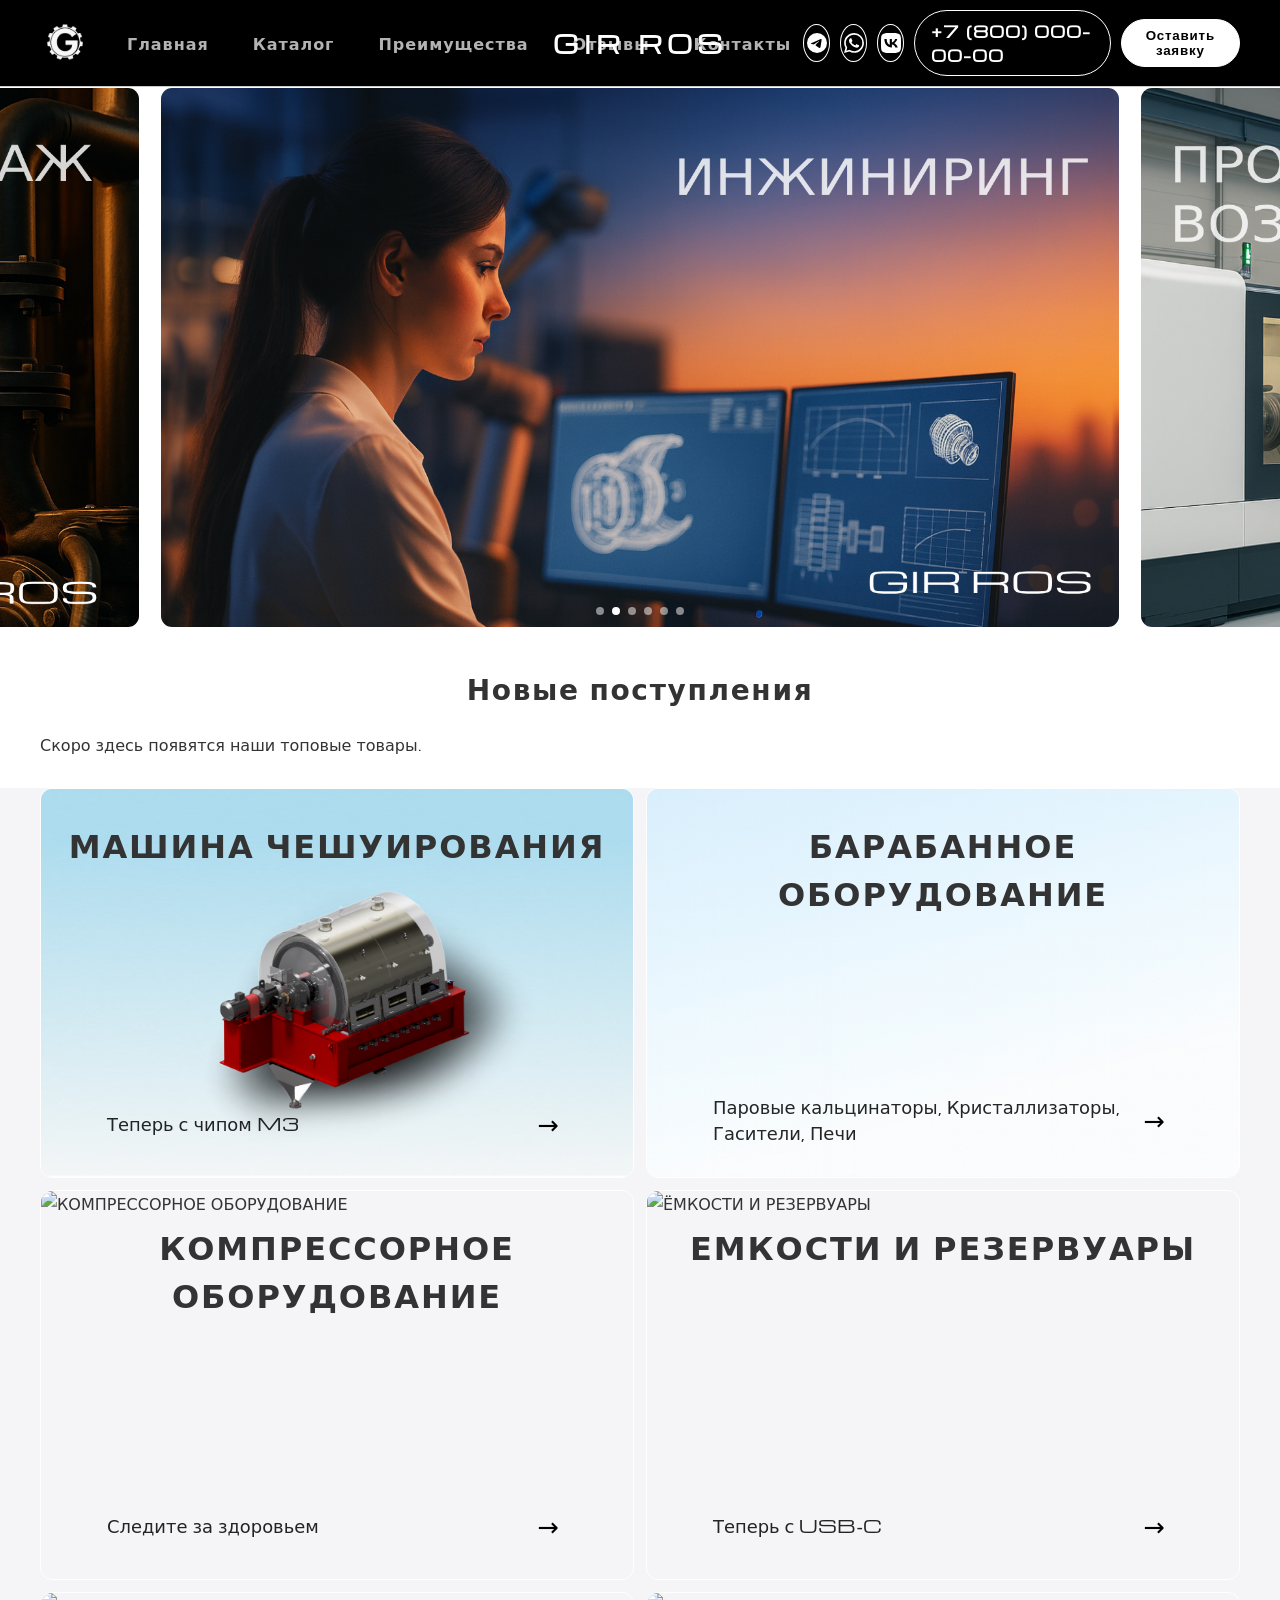
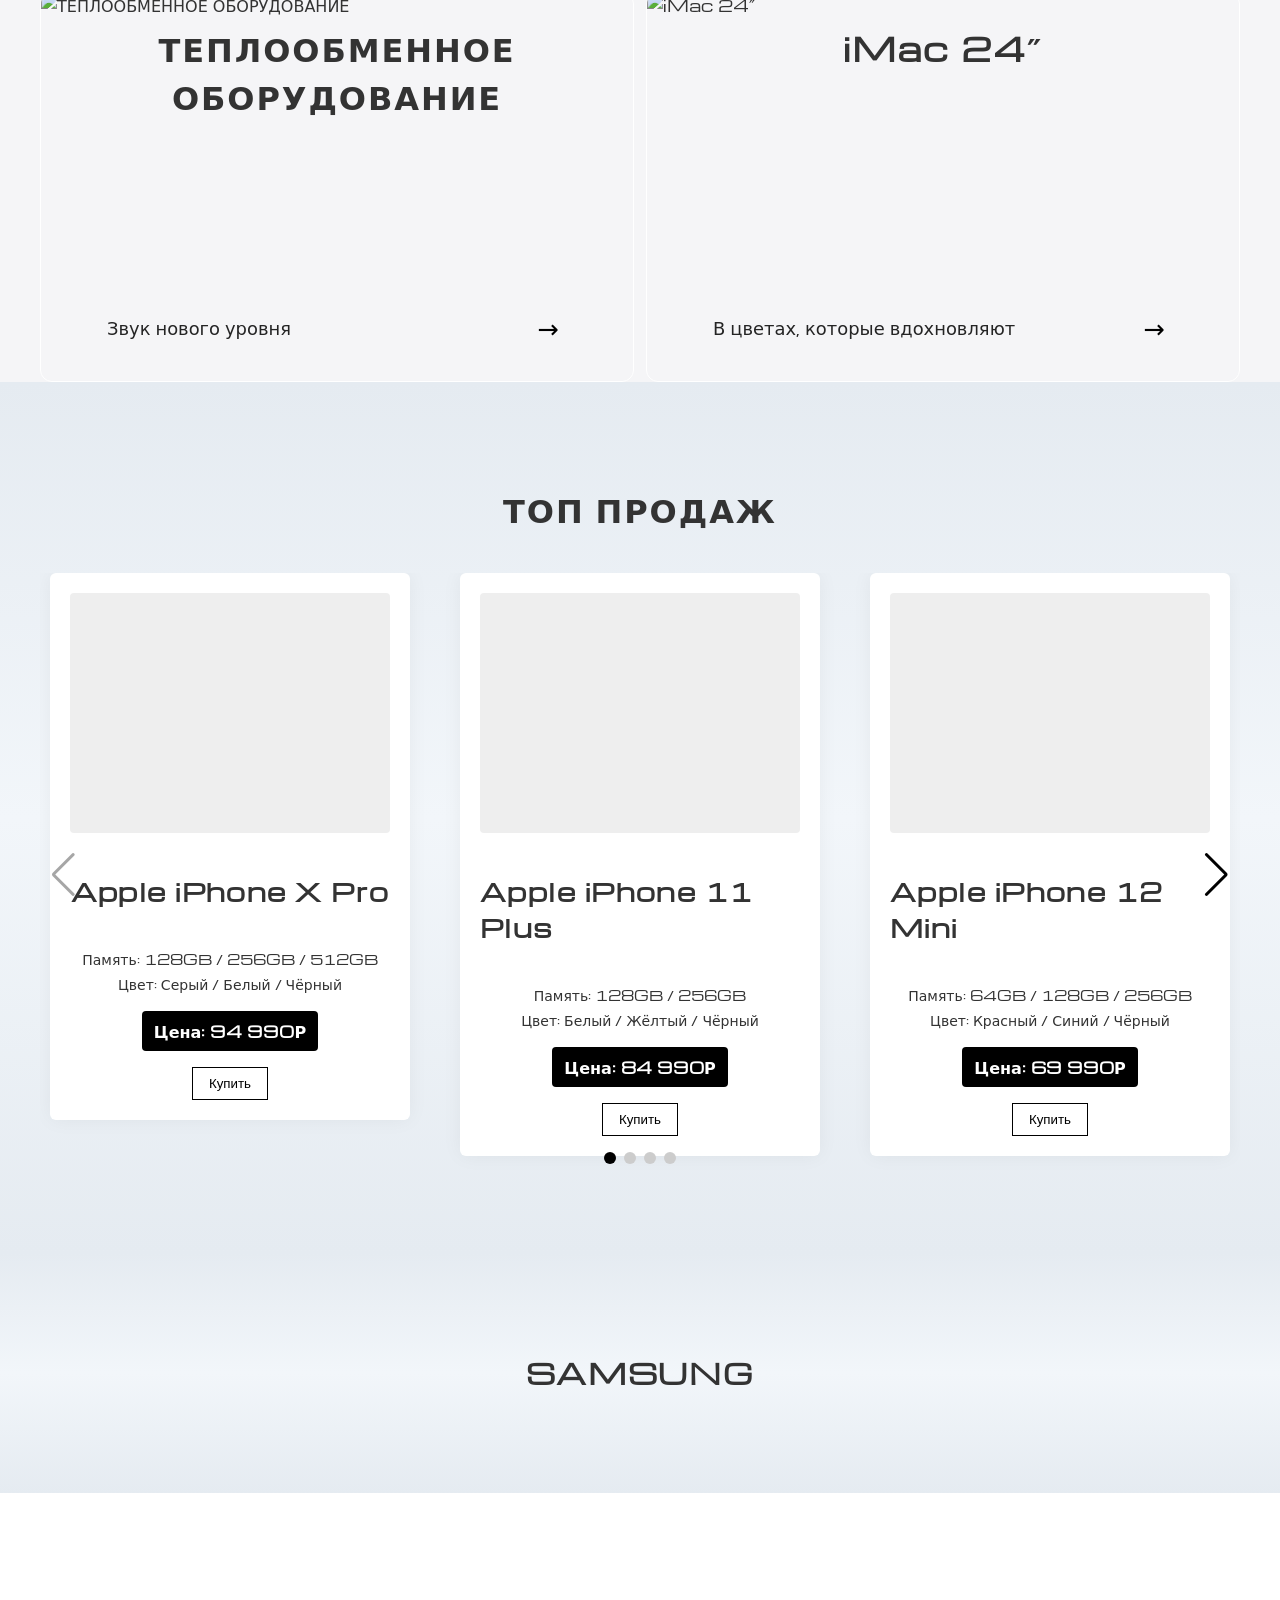
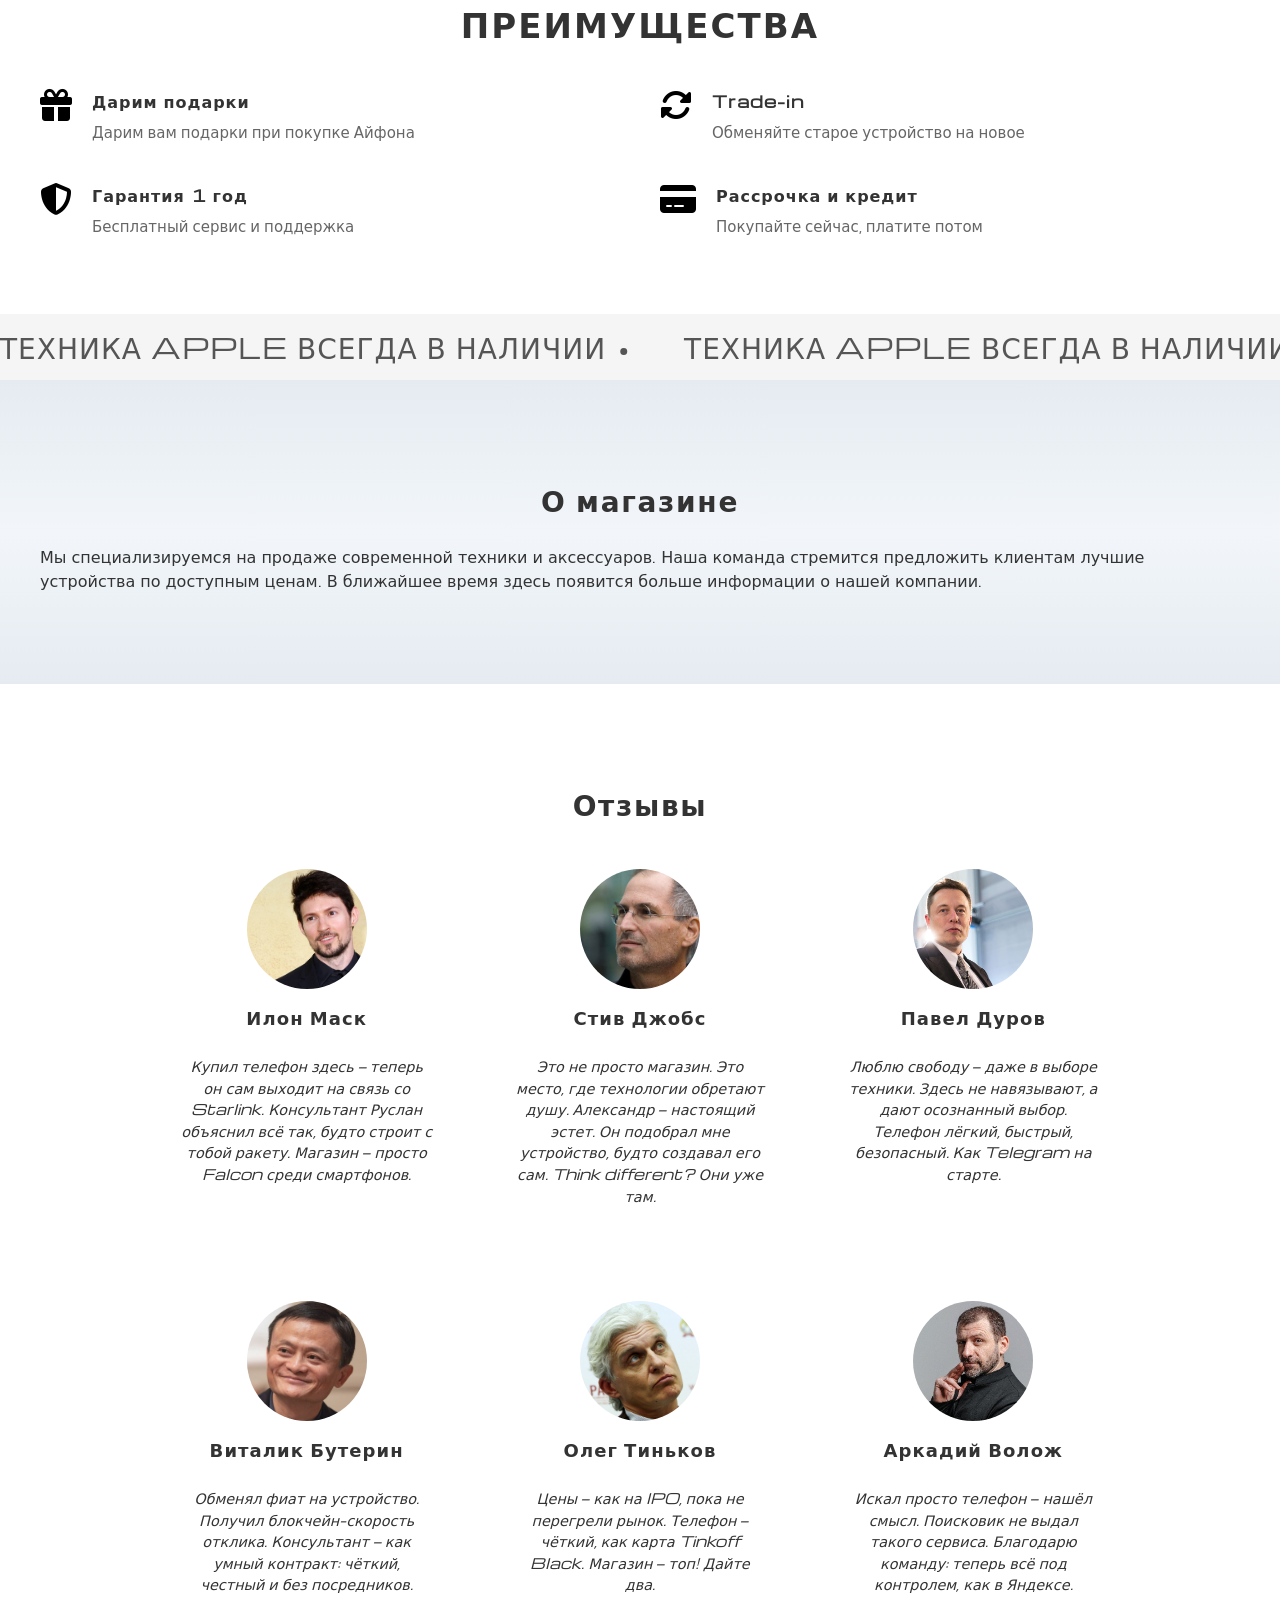
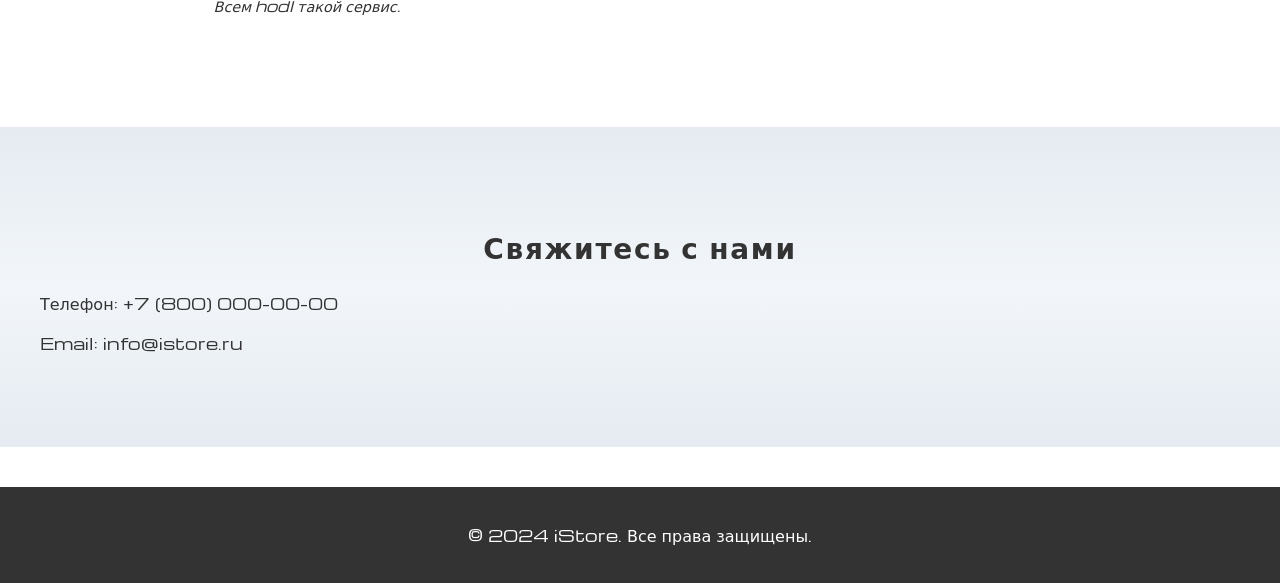
==== commit bf2639bb: "Replace local hero images with remote placeholders" ====
--- a/index.html
+++ b/index.html
@@ -119,7 +119,7 @@
           </div>
           <div class="catalog-item">
             <div class="catalog-image">
-              <img src="assets/images/item3.png" alt="Apple Watch" />
+              <img src="https://images-porsche.imgix.net/-/media/0683EEF17ADA4D6ABAA276C65235E96C_29BC6C3357784A859B8A0E4B36EE15F8_CZ25W14IX0010-911-carrera-4-gts-side?w=2560&amp;h=697&amp;q=85&amp;crop=faces%2Centropy%2Cedges&amp;auto=format" alt="КОМПРЕССОРНОЕ ОБОРУДОВАНИЕ" />
             </div>
             <div class="catalog-content">
               <h3>КОМПРЕССОРНОЕ ОБОРУДОВАНИЕ</h3>
@@ -131,7 +131,7 @@
           </div>
           <div class="catalog-item">
             <div class="catalog-image">
-              <img src="assets/images/item4.png" alt="iPhone 15" />
+              <img src="https://images-porsche.imgix.net/-/media/29200583E46C486581905B15B7F99E2A_C9D24F865FEE489D848D0D5D1A3FB656_CZ25W02IX0010-911-carrera-cabrio-side?w=2560&amp;h=697&amp;q=85&amp;crop=faces%2Centropy%2Cedges&amp;auto=format" alt="ЁМКОСТИ И РЕЗЕРВУАРЫ" />
             </div>
             <div class="catalog-content">
               <h3>ЕМКОСТИ И РЕЗЕРВУАРЫ</h3>
@@ -143,7 +143,7 @@
           </div>
           <div class="catalog-item">
             <div class="catalog-image">
-              <img src="assets/images/airpods.png" alt="AirPods Pro" />
+              <img src="https://images-porsche.imgix.net/-/media/C4E673973FFF4E3BB35A85C8BBBB3984_9593233136744700A12A1AE0DE9D5791_CZ26W07IX0010-911-targa-4s-side?w=2560&amp;h=697&amp;q=85&amp;crop=faces%2Centropy%2Cedges&amp;auto=format" alt="ТЕПЛООБМЕННОЕ ОБОРУДОВАНИЕ" />
             </div>
             <div class="catalog-content">
               <h3>ТЕПЛООБМЕННОЕ ОБОРУДОВАНИЕ</h3>
@@ -155,7 +155,7 @@
           </div>
           <div class="catalog-item">
             <div class="catalog-image">
-              <img src="assets/images/mac.png" alt="iMac 24″" />
+              <img src="https://images-porsche.imgix.net/-/media/646ED7CDD4DF4060A4823F3A9DB8DA22_97CB2E119D8749C19004EC939CD09E96_CZ25W01IX0010911-carrera-side?w=2800&amp;q=45&amp;crop=faces%2Centropy%2Cedges&amp;auto=format" alt="iMac 24″" />
             </div>
             <div class="catalog-content">
               <h3>iMac 24″</h3>
--- a/assets/styles.css
+++ b/assets/styles.css
@@ -39,6 +39,9 @@
   --color-text: #333333;
   --color-primary: #0057B8;
   --color-accent: #FF6A00;
+  --page-max: 1440px;
+  --pad-inline: clamp(16px, 4vw, 96px);
+  --hero-max: 1200px;
 }
 
 body {
@@ -77,6 +80,13 @@
 
 h3 {
   font-size: 24px;
+}
+
+.page,
+.main-layout {
+  max-width: var(--page-max);
+  margin-inline: auto;
+  padding-inline: var(--pad-inline);
 }
 
 header {
@@ -237,16 +247,27 @@
 }
 
 .item-page .image-wrapper {
-  display: flex;
-  justify-content: center;
   position: relative;
-  width: 100%;
-  overflow: visible;
+  display: grid;
+  place-items: center;
+  width: 100%;
+  min-height: clamp(240px, 40vw, 560px);
+  overflow: clip;
 }
 
 .item-page .image-wrapper img {
-  width: 100%;
+  position: relative;
+  z-index: 1;
+  display: block;
+  width: min(100%, var(--hero-max));
   height: auto;
+  object-fit: contain;
+}
+
+.item-page .characteristics-right img {
+  width: min(100%, 720px);
+  height: auto;
+  object-fit: contain;
 }
 
 .item-page .main-section {
@@ -299,31 +320,30 @@
   border-color: #fff;
 }
 
-.item-page .image-wrapper::before {
+.item-page .image-wrapper::after {
   content: "";
   position: absolute;
-  bottom: 35%;
   left: 50%;
+  bottom: 8%;
   transform: translateX(-50%);
-  width: 100vw;
-  height: 30%;
-  background: linear-gradient(to bottom, rgba(255, 255, 255, 0.95), #e0e0e0);
-  z-index: -1;
-  opacity: 0;
-  animation: gradientFade 4s ease forwards;
-}
-
-@keyframes gradientFade {
-  from { opacity: 0; }
-  to { opacity: 1; }
+  width: min(100%, var(--hero-max));
+  height: clamp(40px, 10vw, 120px);
+  background: radial-gradient(60% 100% at 50% 50%, rgba(0, 0, 0, 0.25), transparent 70%);
+  opacity: 0.35;
+  filter: blur(6px);
+  pointer-events: none;
 }
 
 .item-page .item-title {
   text-align: center;
-  margin: 0;
-  margin-top: -80px;
+  margin: clamp(8px, 2.4vw, 24px) 0 0;
   padding: 0 0 20px;
-  font-size: 36px;
+  font-size: clamp(28px, 4.8vw, 56px);
+  line-height: 1.1;
+}
+
+.item-page .characteristics-stats .stat-value {
+  font-size: clamp(26px, 4.2vw, 54px);
 }
 
 .item-page .item-title.item1-title {
@@ -419,11 +439,7 @@
   justify-content: center;
 }
 
-.item-page .characteristics-right img {
-  width: 170%;
-  max-width: 170%;
-  height: auto;
-}
+
 
 @media (max-width: 768px) {
   .item-page .characteristics-container {
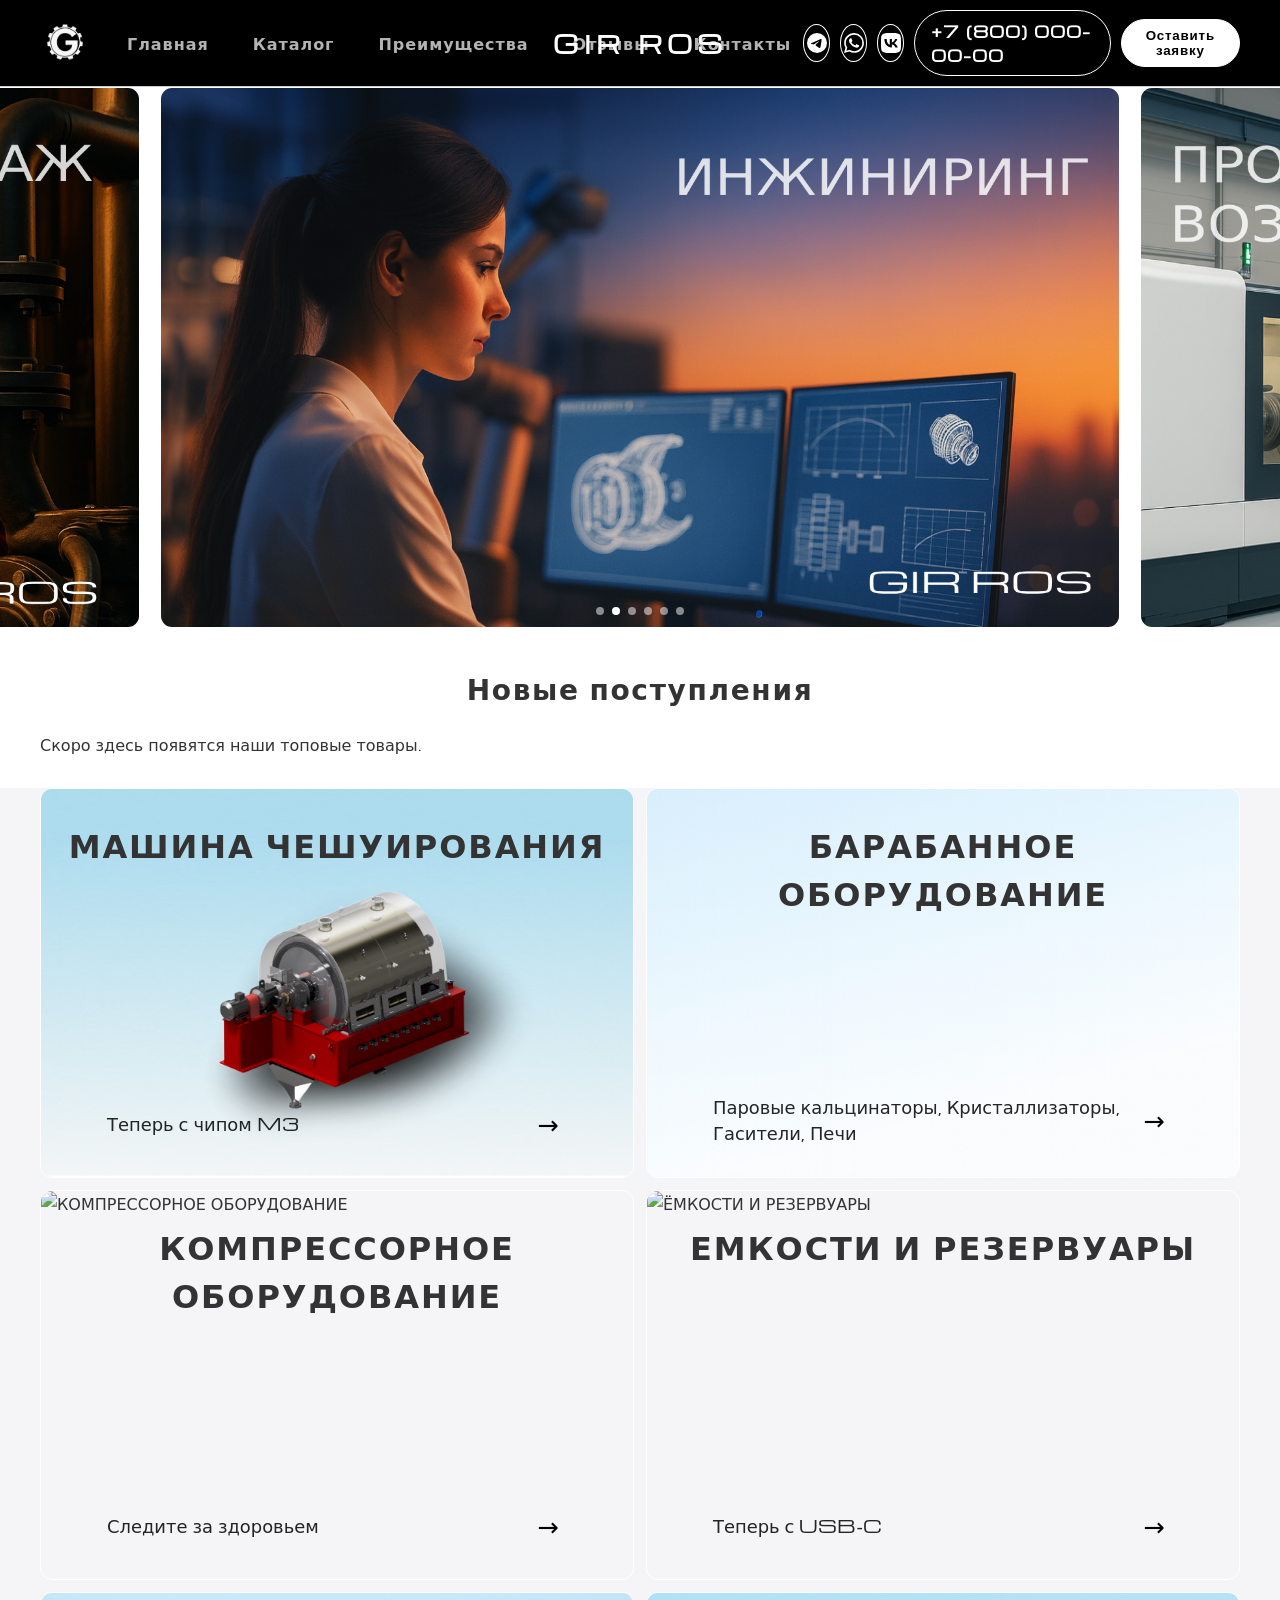
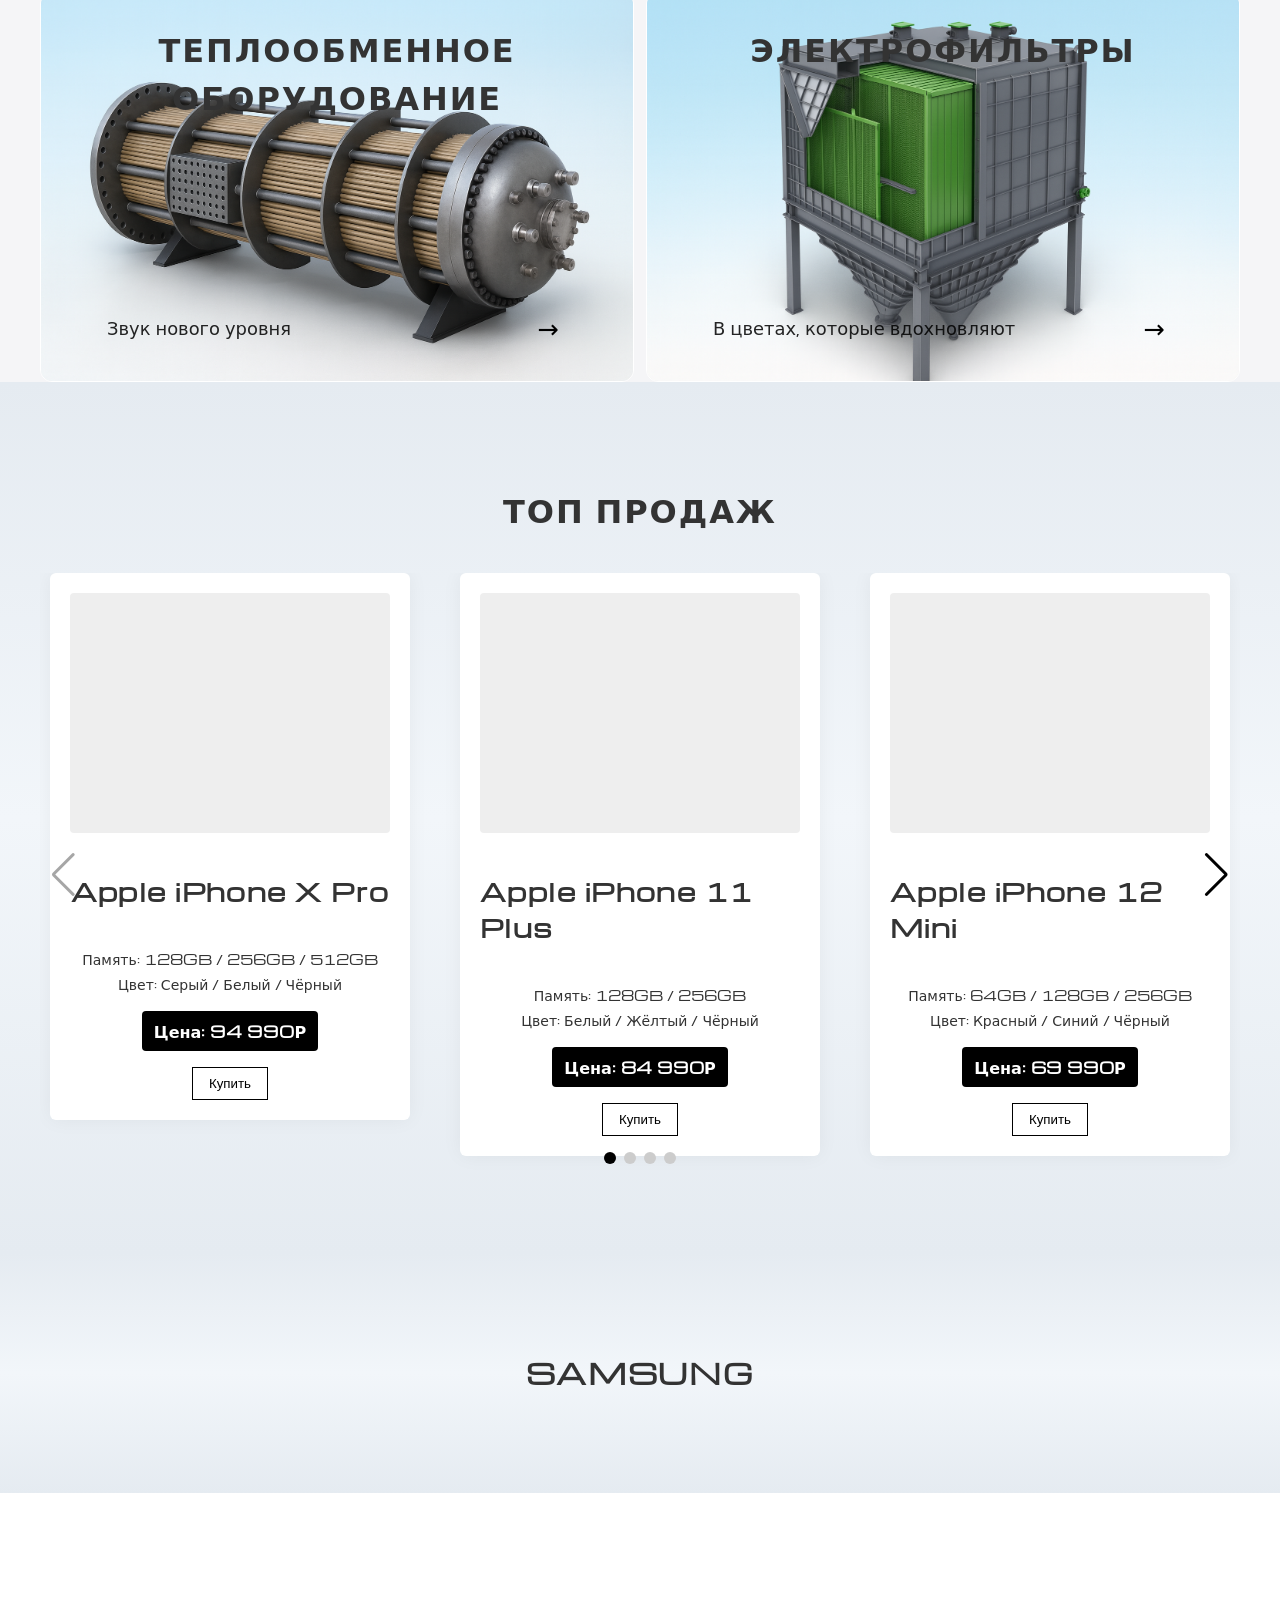
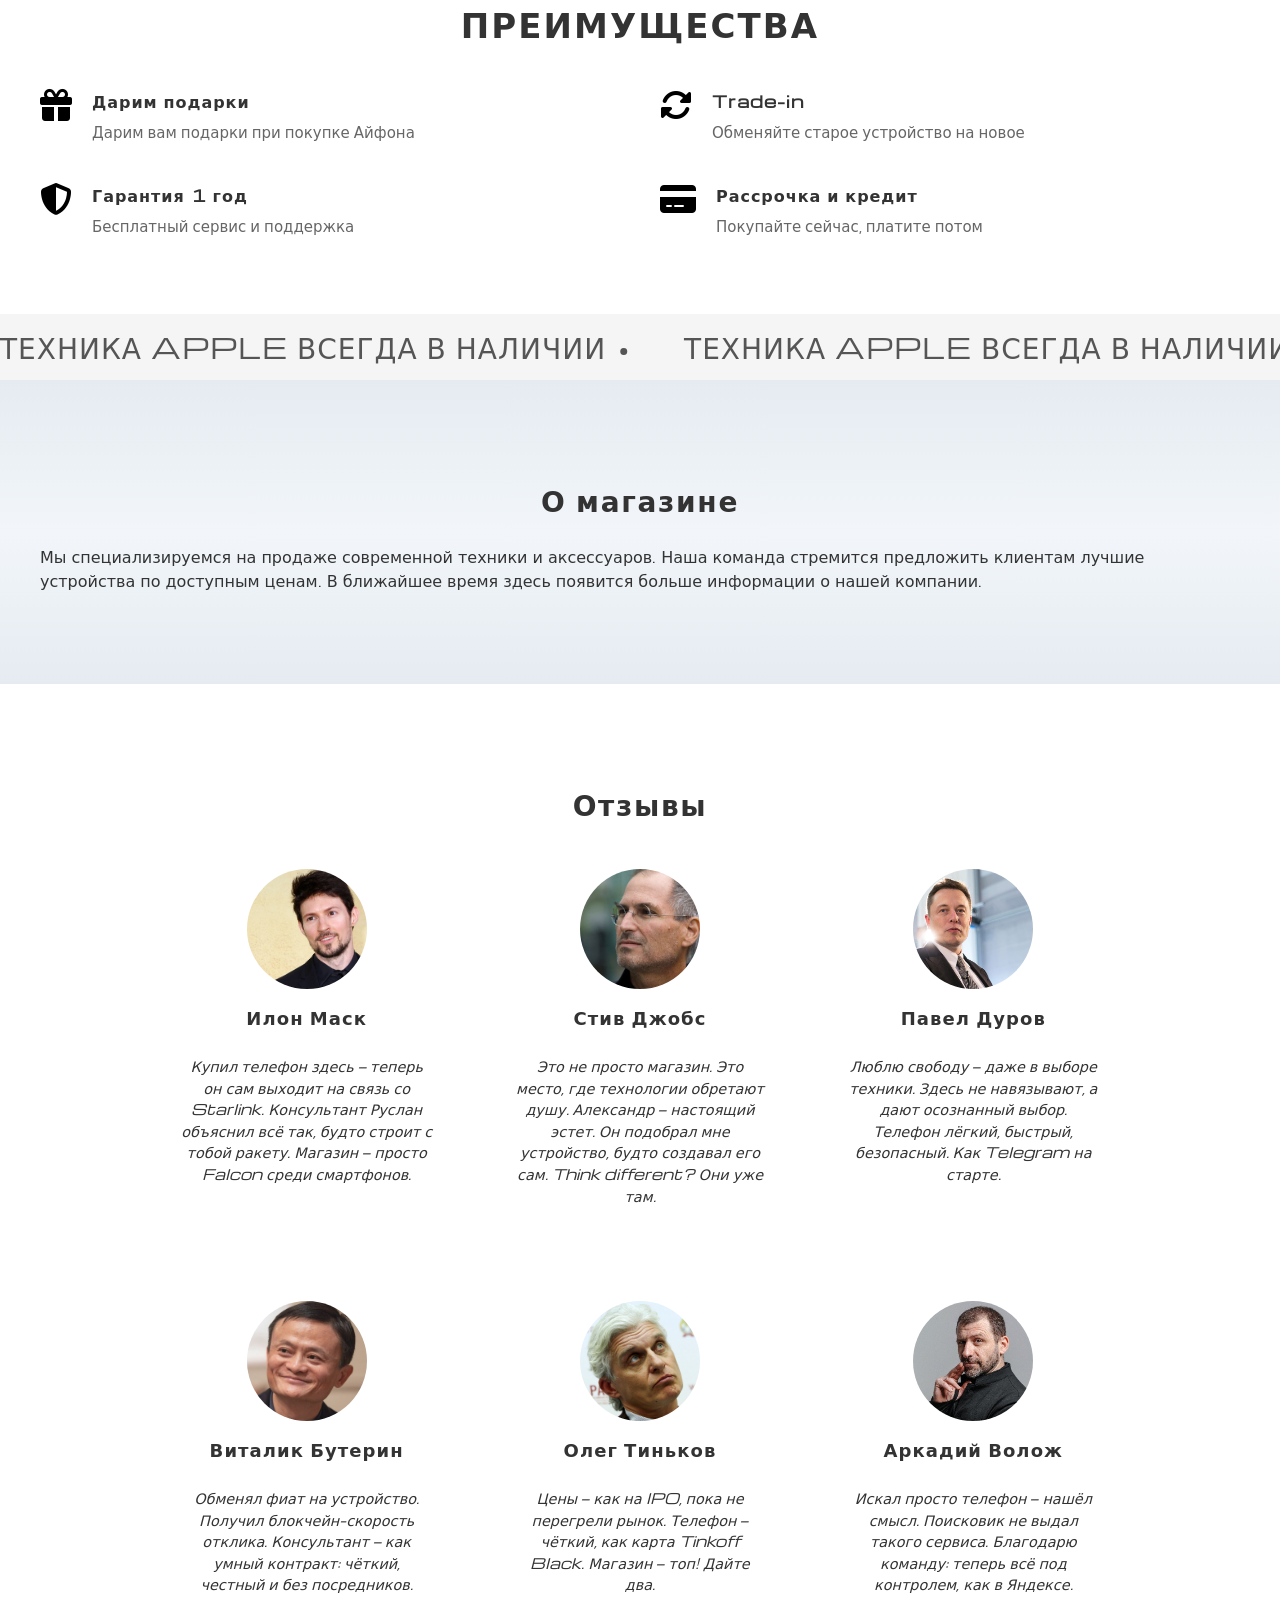
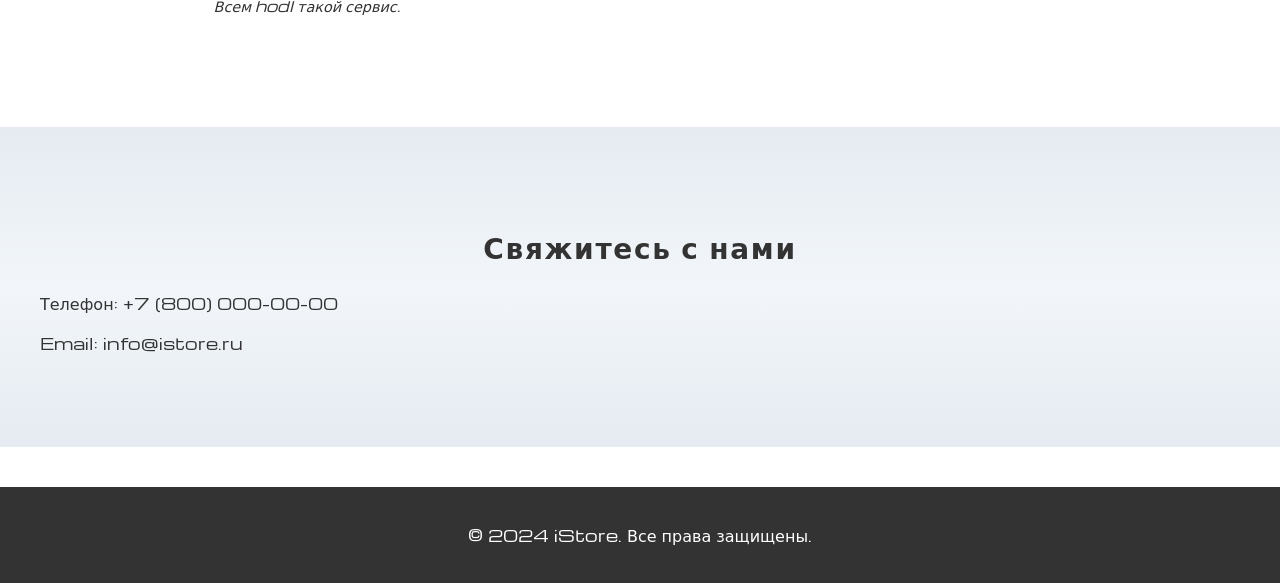
==== commit 49c12340: "all photos" ====
--- a/index.html
+++ b/index.html
@@ -119,7 +119,7 @@
           </div>
           <div class="catalog-item">
             <div class="catalog-image">
-              <img src="https://images-porsche.imgix.net/-/media/0683EEF17ADA4D6ABAA276C65235E96C_29BC6C3357784A859B8A0E4B36EE15F8_CZ25W14IX0010-911-carrera-4-gts-side?w=2560&amp;h=697&amp;q=85&amp;crop=faces%2Centropy%2Cedges&amp;auto=format" alt="КОМПРЕССОРНОЕ ОБОРУДОВАНИЕ" />
+              <img src="assets/images/item3.png" alt="КОМПРЕССОРНОЕ ОБОРУДОВАНИЕ" />
             </div>
             <div class="catalog-content">
               <h3>КОМПРЕССОРНОЕ ОБОРУДОВАНИЕ</h3>
@@ -131,7 +131,7 @@
           </div>
           <div class="catalog-item">
             <div class="catalog-image">
-              <img src="https://images-porsche.imgix.net/-/media/29200583E46C486581905B15B7F99E2A_C9D24F865FEE489D848D0D5D1A3FB656_CZ25W02IX0010-911-carrera-cabrio-side?w=2560&amp;h=697&amp;q=85&amp;crop=faces%2Centropy%2Cedges&amp;auto=format" alt="ЁМКОСТИ И РЕЗЕРВУАРЫ" />
+              <img src="assets/images/item4.png" alt="ЁМКОСТИ И РЕЗЕРВУАРЫ" />
             </div>
             <div class="catalog-content">
               <h3>ЕМКОСТИ И РЕЗЕРВУАРЫ</h3>
@@ -143,8 +143,7 @@
           </div>
           <div class="catalog-item">
             <div class="catalog-image">
-              <img src="https://images-porsche.imgix.net/-/media/C4E673973FFF4E3BB35A85C8BBBB3984_9593233136744700A12A1AE0DE9D5791_CZ26W07IX0010-911-targa-4s-side?w=2560&amp;h=697&amp;q=85&amp;crop=faces%2Centropy%2Cedges&amp;auto=format" alt="ТЕПЛООБМЕННОЕ ОБОРУДОВАНИЕ" />
-            </div>
+              <img src="assets/images/item6.png" alt="ТЕПЛООБМЕННОЕ ОБОРУДОВАНИЕ" />            </div>
             <div class="catalog-content">
               <h3>ТЕПЛООБМЕННОЕ ОБОРУДОВАНИЕ</h3>
               <div class="catalog-footer">
@@ -155,10 +154,9 @@
           </div>
           <div class="catalog-item">
             <div class="catalog-image">
-              <img src="https://images-porsche.imgix.net/-/media/646ED7CDD4DF4060A4823F3A9DB8DA22_97CB2E119D8749C19004EC939CD09E96_CZ25W01IX0010911-carrera-side?w=2800&amp;q=45&amp;crop=faces%2Centropy%2Cedges&amp;auto=format" alt="iMac 24″" />
-            </div>
-            <div class="catalog-content">
-              <h3>iMac 24″</h3>
+              <img src="assets/images/item5.png" alt="ЭЛЕКТРОФИЛЬТРЫ" />            </div>
+            <div class="catalog-content">
+              <h3>ЭЛЕКТРОФИЛЬТРЫ</h3>
               <div class="catalog-footer">
                 <p>В цветах, которые вдохновляют</p>
                 <a href="item6.html" class="more-link"><span class="more-text">Ещё</span><span class="arrow">&rarr;</span></a>
--- a/assets/styles.css
+++ b/assets/styles.css
@@ -259,6 +259,7 @@
   position: relative;
   z-index: 1;
   display: block;
+  margin-inline: auto;
   width: min(100%, var(--hero-max));
   height: auto;
   object-fit: contain;
@@ -266,7 +267,7 @@
 
 .item-page .characteristics-right img {
   width: min(100%, 720px);
-  height: auto;
+  height: fit-content;
   object-fit: contain;
 }
 
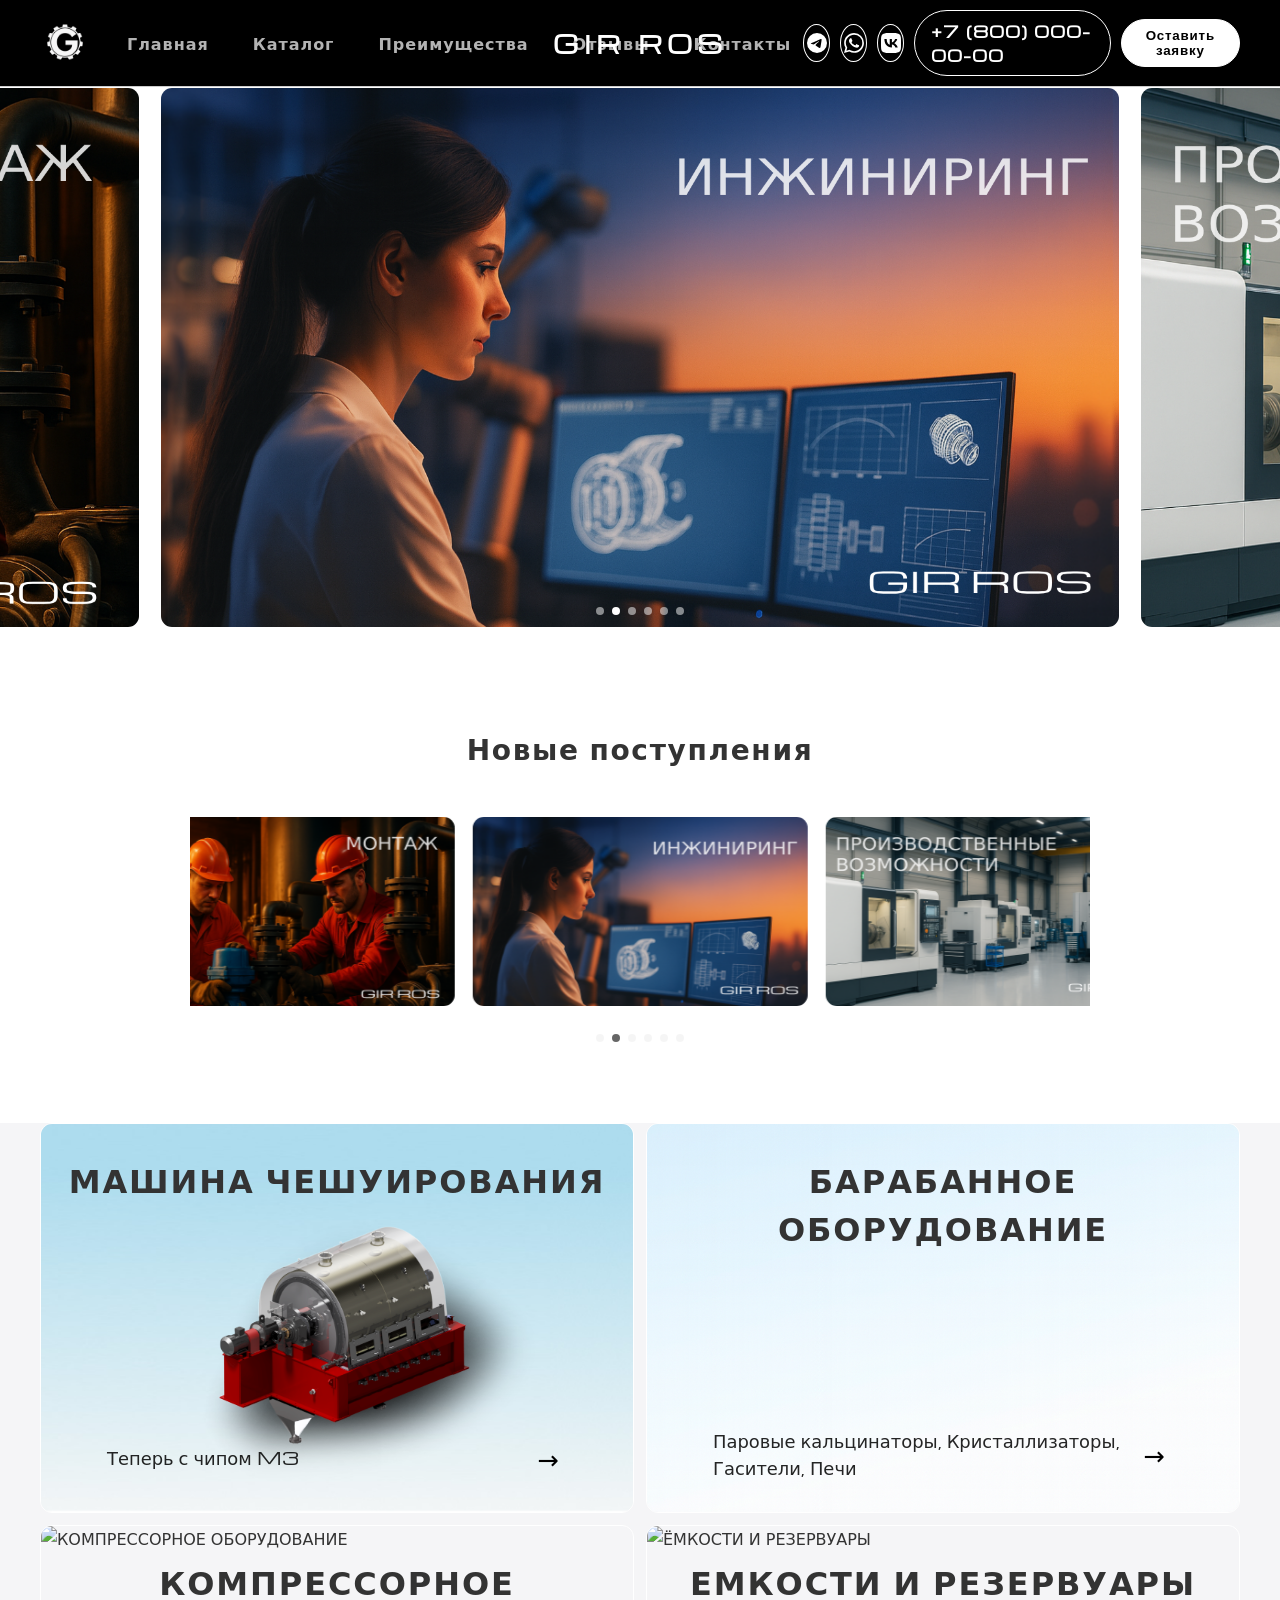
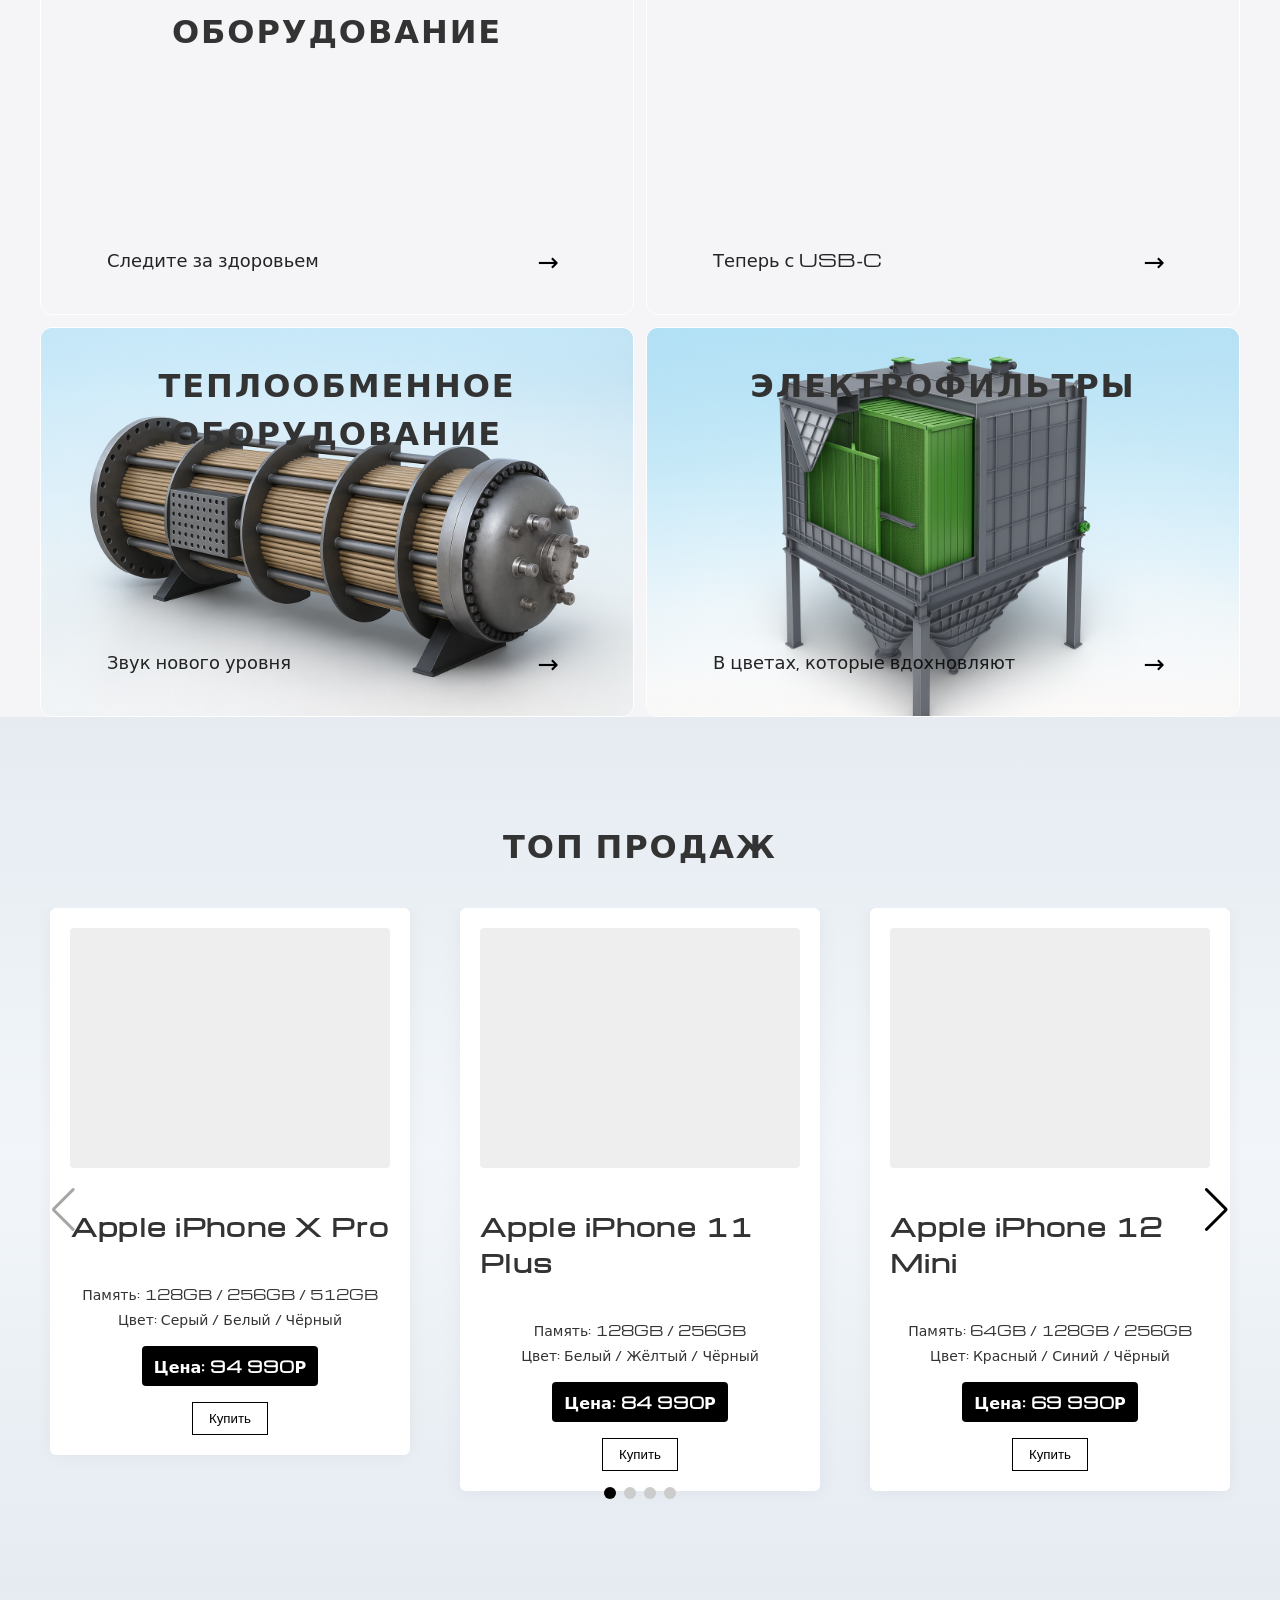
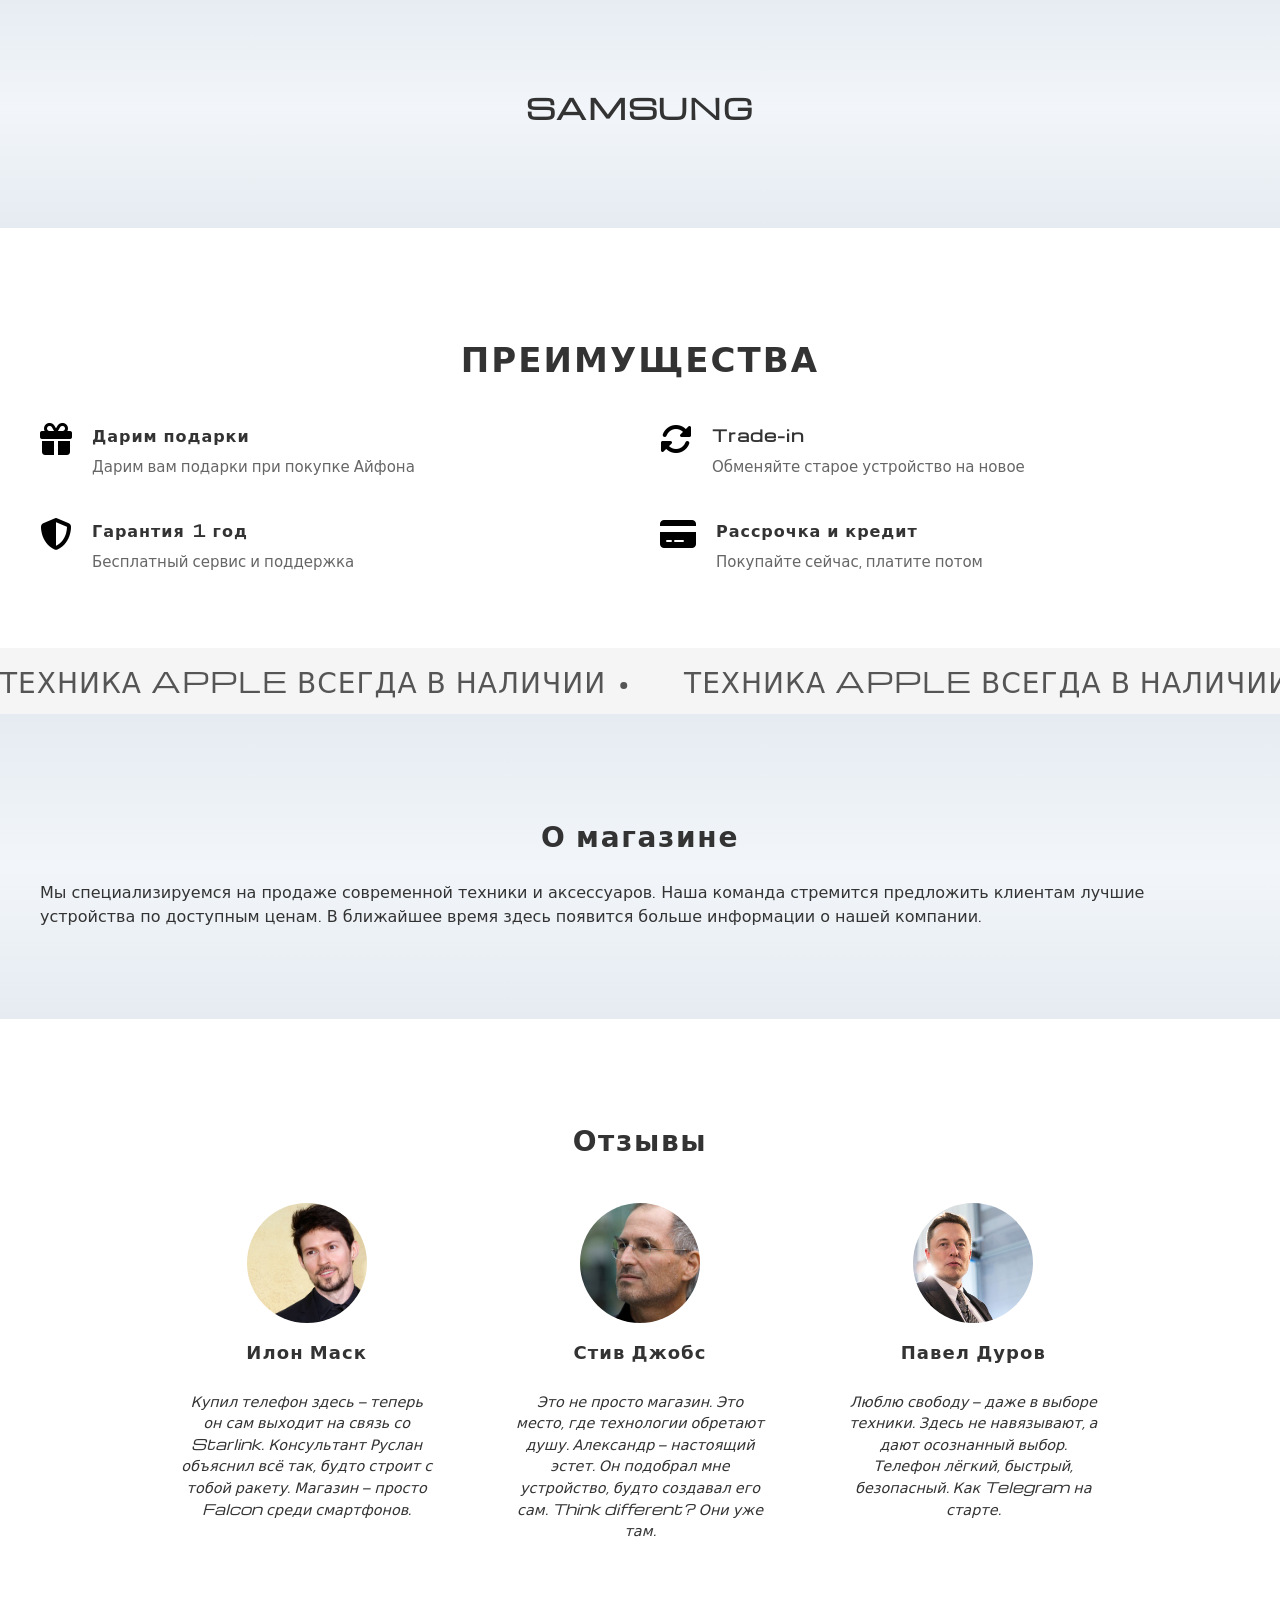
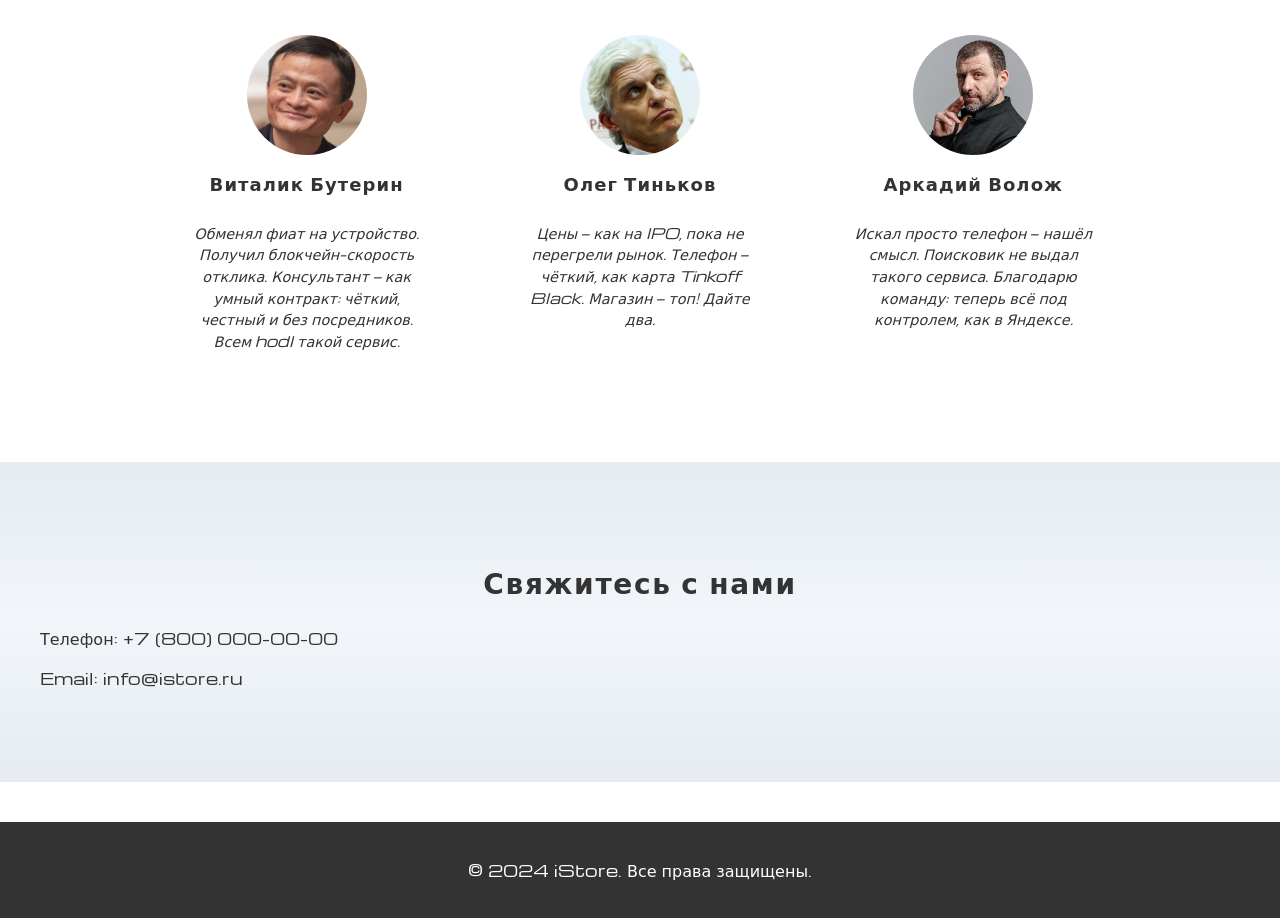
==== commit 56033817: "Add continuous mini hero slider for new arrivals" ====
--- a/index.html
+++ b/index.html
@@ -86,10 +86,34 @@
       </div>
     </section>
 
-    <div class="container">
-      <h2>Новые поступления</h2>
-      <p>Скоро здесь появятся наши топовые товары.</p>
-    </div>
+    <section id="new-arrivals" class="mini-hero fade-in">
+      <div class="container">
+        <h2>Новые поступления</h2>
+        <div class="swiper mini-hero-swiper">
+          <div class="swiper-wrapper">
+            <div class="swiper-slide">
+              <img src="assets/images/slide2.png" alt="Слайд 1" />
+            </div>
+            <div class="swiper-slide">
+              <img src="assets/images/slide1.png" alt="Слайд 2" />
+            </div>
+            <div class="swiper-slide">
+              <img src="assets/images/slide3.png" alt="Слайд 3" />
+            </div>
+            <div class="swiper-slide">
+              <img src="assets/images/slide4.png" alt="Слайд 4" />
+            </div>
+            <div class="swiper-slide">
+              <img src="assets/images/slide5.png" alt="Слайд 5" />
+            </div>
+            <div class="swiper-slide">
+              <img src="assets/images/slide3.png" alt="Слайд 6" />
+            </div>
+          </div>
+          <div class="swiper-pagination"></div>
+        </div>
+      </div>
+    </section>
 
       <section id="catalog" class="catalog-section">
         <div class="catalog-grid">
--- a/assets/styles.css
+++ b/assets/styles.css
@@ -208,6 +208,56 @@
 
 .hero-swiper .swiper-pagination-bullet-active {
   opacity: 1;
+}
+
+.mini-hero .container {
+  display: flex;
+  flex-direction: column;
+  align-items: center;
+  gap: 24px;
+}
+
+.mini-hero h2 {
+  text-align: center;
+}
+
+.mini-hero-swiper {
+  width: 100%;
+  max-width: 900px;
+  overflow: visible;
+}
+
+.mini-hero-swiper .swiper-wrapper {
+  transition-timing-function: linear;
+}
+
+.mini-hero-swiper .swiper-slide {
+  width: calc(75% / 2);
+  min-width: 160px;
+  box-sizing: border-box;
+  border: 1px solid #fff;
+  border-radius: 12px;
+  overflow: hidden;
+}
+
+.mini-hero-swiper img {
+  width: 100%;
+  aspect-ratio: 16 / 9;
+  object-fit: cover;
+  display: block;
+}
+
+.mini-hero-swiper .swiper-pagination {
+  position: static;
+  margin-top: 16px;
+}
+
+.mini-hero-swiper .swiper-pagination-bullet {
+  background: rgba(0, 0, 0, 0.2);
+}
+
+.mini-hero-swiper .swiper-pagination-bullet-active {
+  background: rgba(0, 0, 0, 0.6);
 }
 
 .fade-in {
@@ -1048,3 +1098,116 @@
   object-fit: contain;
   display: block;
 }
+
+.model3d-section {
+  padding: clamp(48px, 8vw, 120px) clamp(16px, 5vw, 96px);
+  background: linear-gradient(180deg, #f5f7fa 0%, #edf1f6 100%);
+}
+
+.model3d-wrapper {
+  max-width: 1200px;
+  margin: 0 auto;
+  display: flex;
+  flex-direction: column;
+  gap: clamp(24px, 6vw, 48px);
+}
+
+.model3d-heading {
+  text-align: center;
+  color: #0b1f33;
+  display: flex;
+  flex-direction: column;
+  gap: 12px;
+}
+
+.model3d-heading h2 {
+  margin: 0;
+  font-size: clamp(28px, 4.5vw, 44px);
+}
+
+.model3d-heading p {
+  margin: 0 auto;
+  max-width: min(720px, 92%);
+  font-size: clamp(16px, 2.4vw, 20px);
+  color: rgba(11, 31, 51, 0.75);
+  line-height: 1.6;
+}
+
+.model3d-player {
+  position: relative;
+  width: min(100%, 3680px);
+  margin: 0 auto;
+  border-radius: clamp(16px, 5vw, 36px);
+  overflow: hidden;
+  box-shadow: 0 40px 120px rgba(9, 26, 46, 0.22);
+  background: radial-gradient(120% 120% at 50% 20%, #1a2b46 0%, #02060c 65%);
+}
+
+.model3d-video {
+  display: block;
+  width: 100%;
+  height: auto;
+  object-fit: cover;
+  aspect-ratio: 16 / 9;
+}
+
+.model3d-toggle {
+  position: absolute;
+  right: clamp(12px, 4vw, 28px);
+  bottom: clamp(12px, 4vw, 28px);
+  width: clamp(48px, 10vw, 72px);
+  height: clamp(48px, 10vw, 72px);
+  border: 1px solid rgba(255, 255, 255, 0.3);
+  border-radius: 50%;
+  display: grid;
+  place-items: center;
+  background: rgba(10, 16, 24, 0.65);
+  color: #fff;
+  backdrop-filter: blur(6px);
+  cursor: pointer;
+  transition: transform 0.3s ease, background 0.3s ease, border-color 0.3s ease;
+}
+
+.model3d-toggle:hover {
+  transform: translateY(-2px) scale(1.03);
+  background: rgba(15, 22, 33, 0.85);
+  border-color: rgba(255, 255, 255, 0.55);
+}
+
+.model3d-toggle:focus-visible {
+  outline: 3px solid rgba(255, 255, 255, 0.7);
+  outline-offset: 4px;
+}
+
+.model3d-toggle .icon {
+  width: clamp(20px, 4vw, 28px);
+  height: clamp(20px, 4vw, 28px);
+  fill: currentColor;
+}
+
+.model3d-toggle .icon-play {
+  display: none;
+}
+
+.model3d-toggle[data-playing="false"] .icon-play {
+  display: block;
+}
+
+.model3d-toggle[data-playing="false"] .icon-pause {
+  display: none;
+}
+
+.model3d-toggle[data-playing="false"] {
+  background: rgba(10, 16, 24, 0.75);
+}
+
+@media (max-width: 768px) {
+  .model3d-section {
+    padding-top: clamp(32px, 6vw, 72px);
+    padding-bottom: clamp(32px, 6vw, 72px);
+  }
+
+  .model3d-player {
+    border-radius: clamp(14px, 8vw, 24px);
+  }
+}
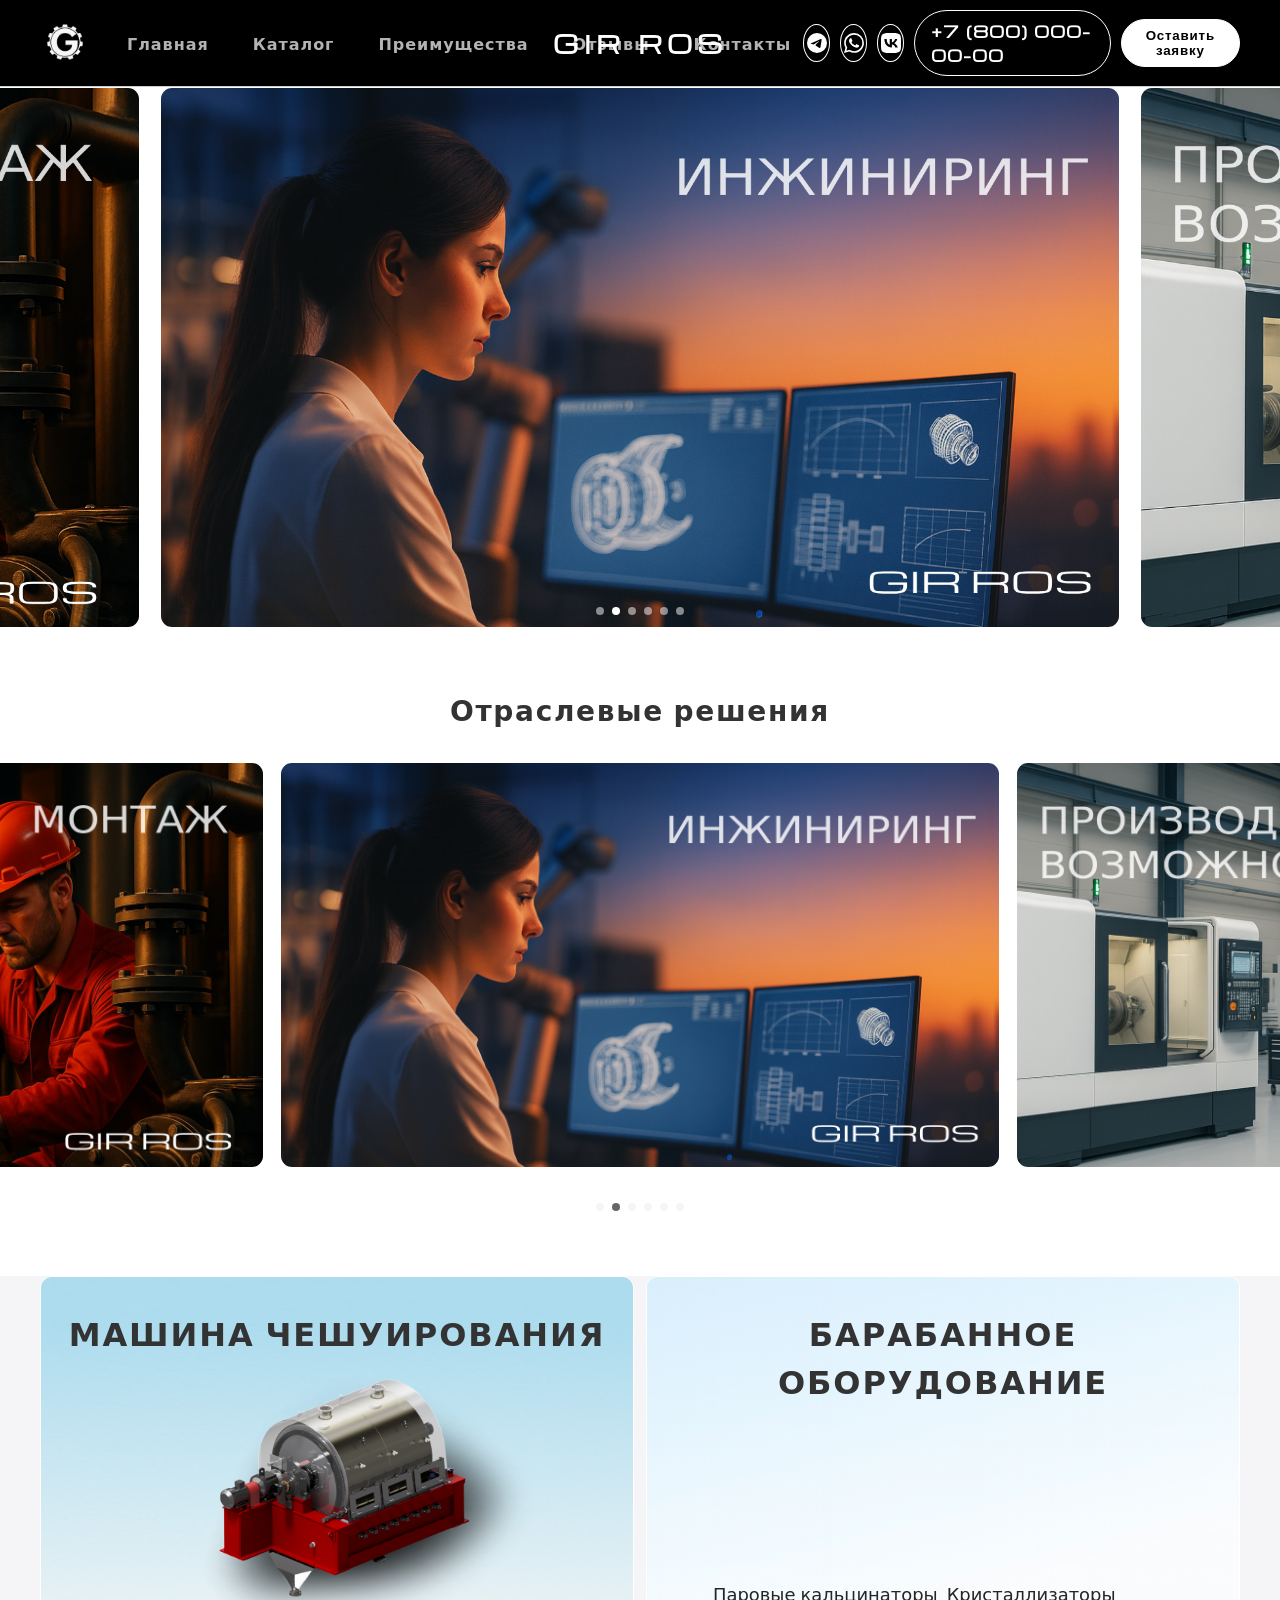
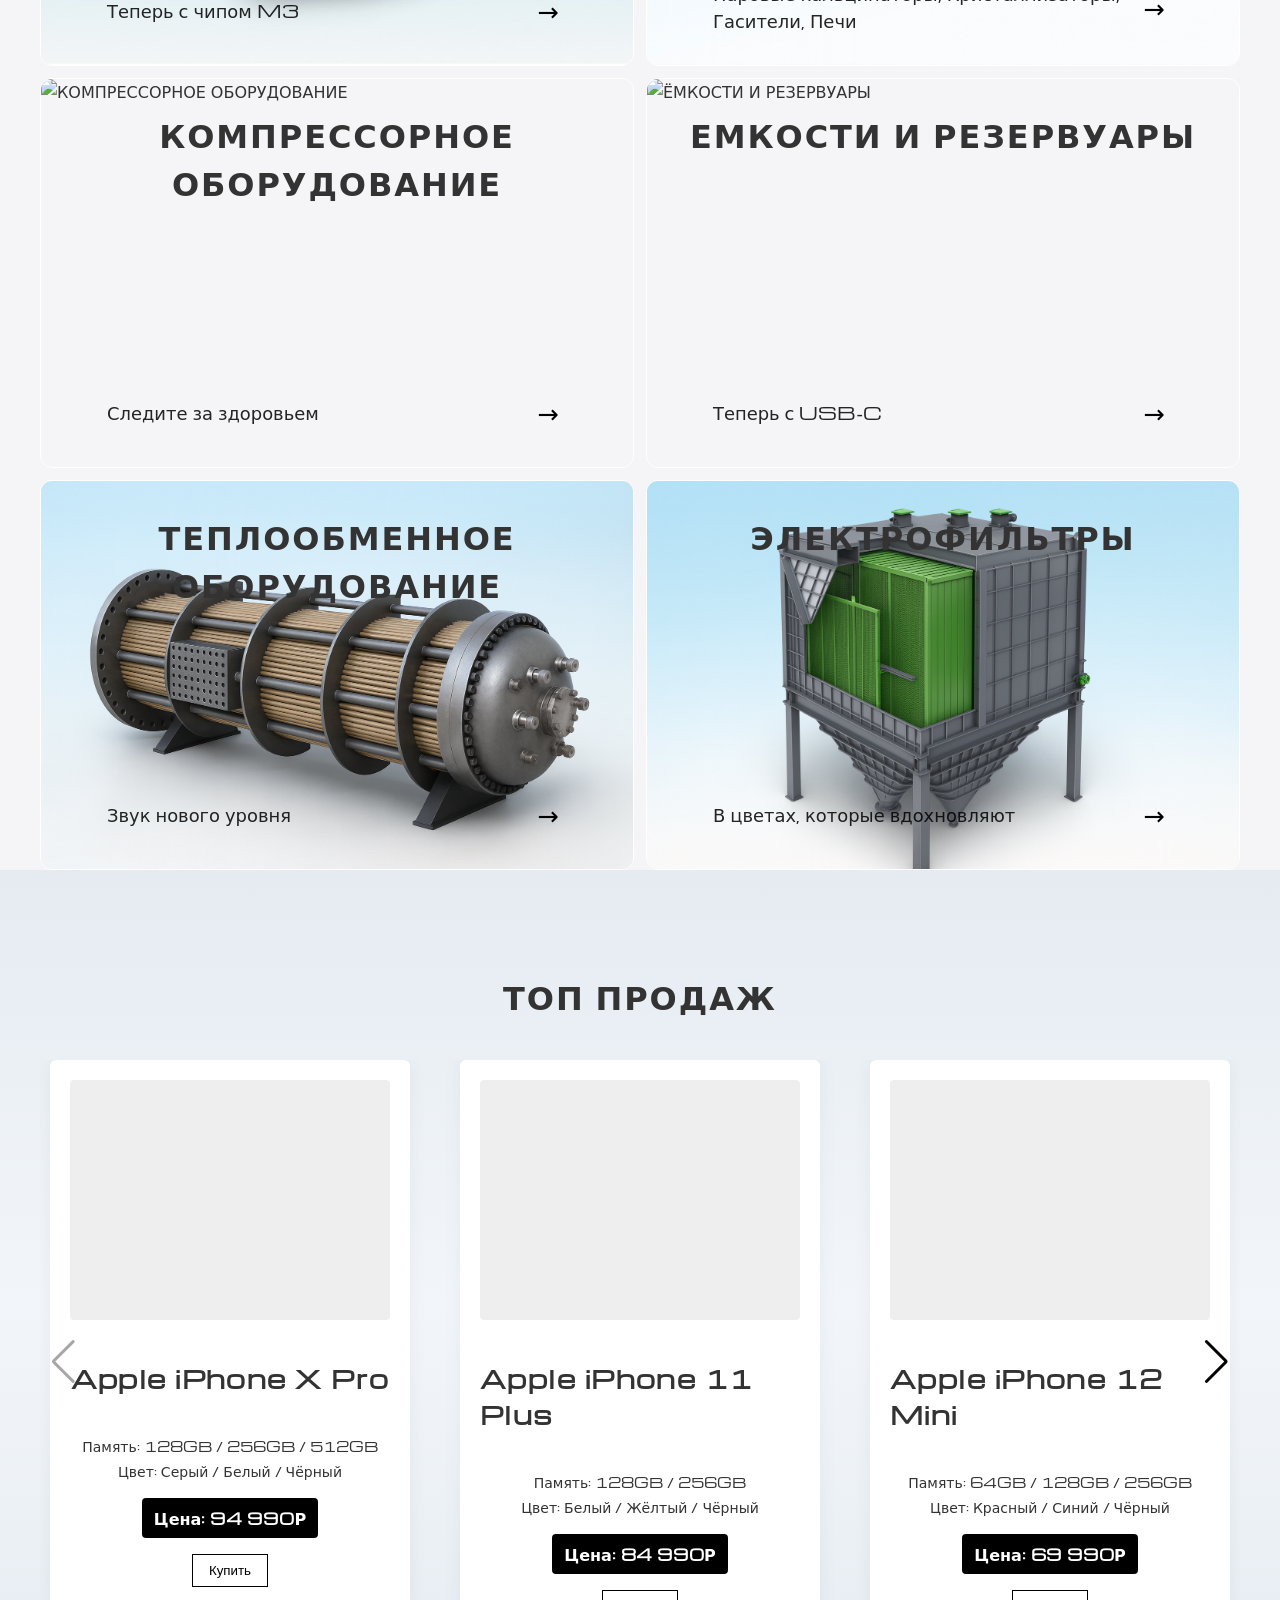
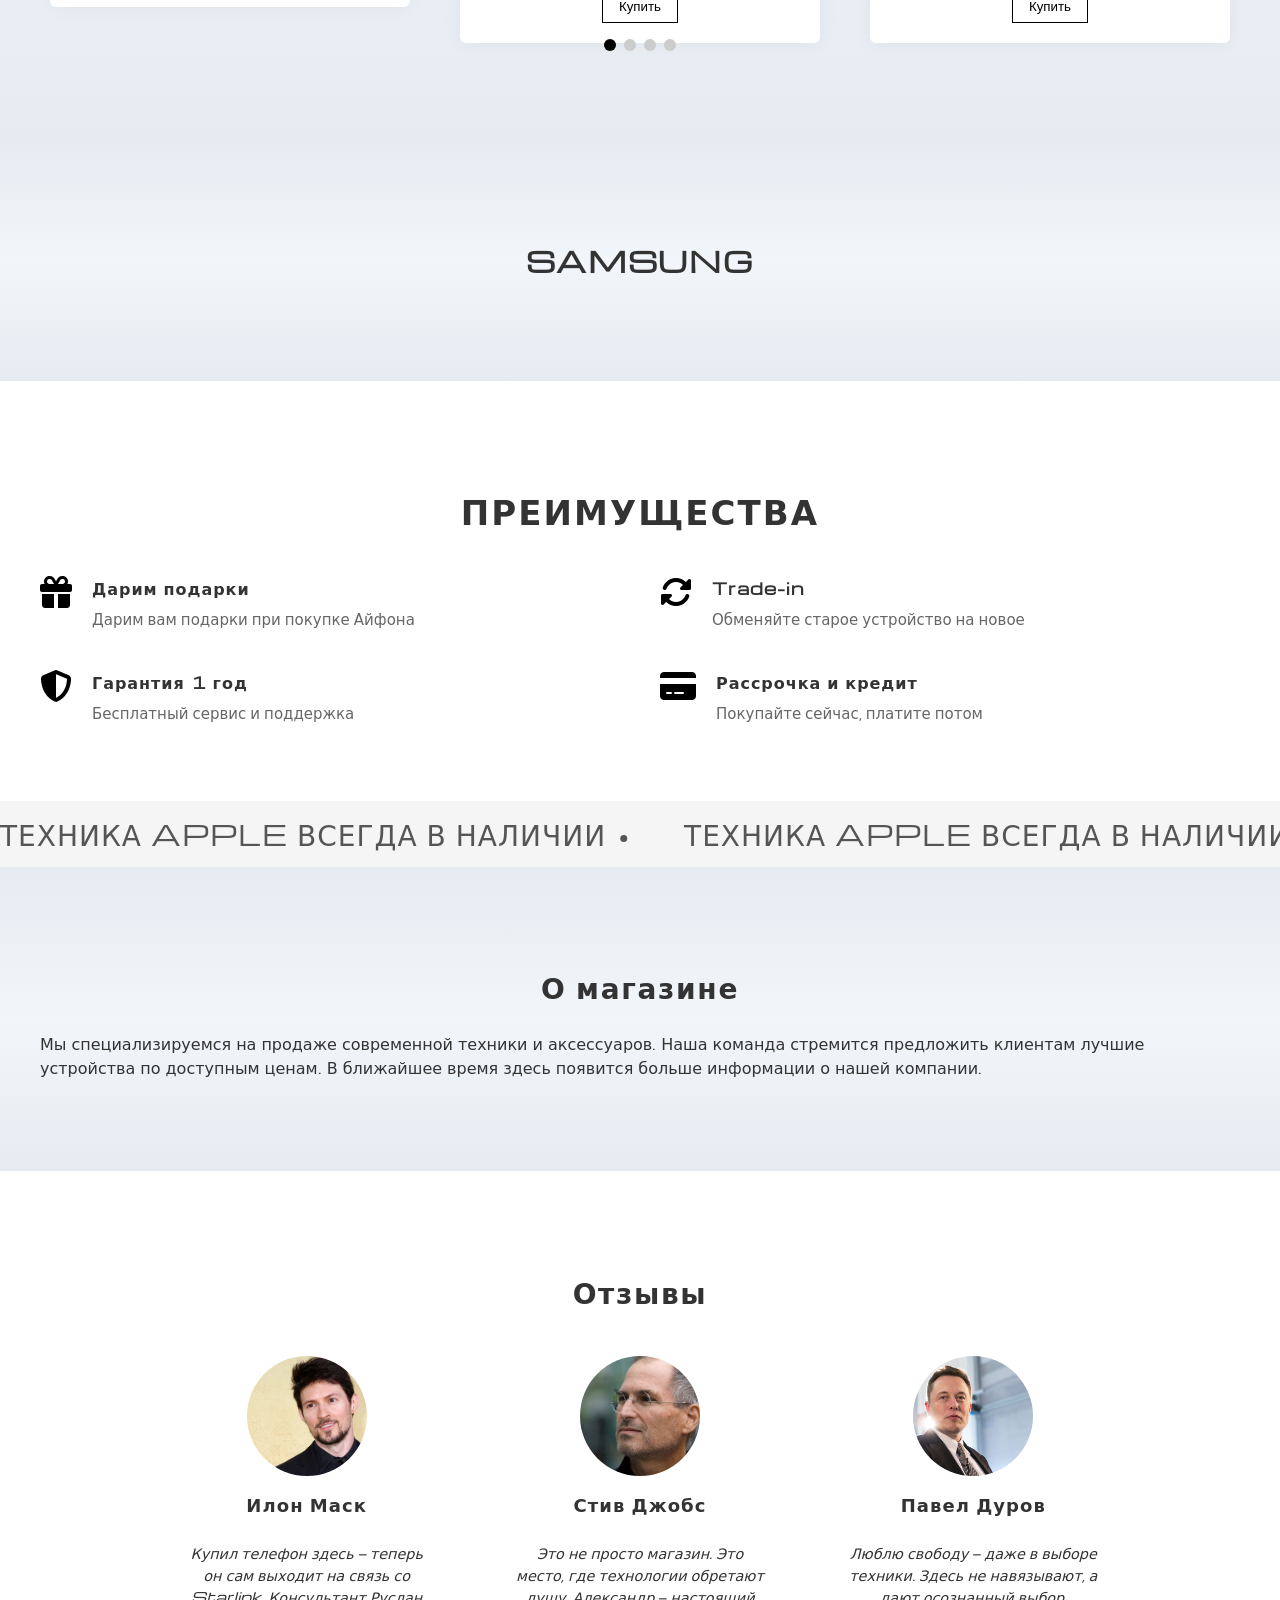
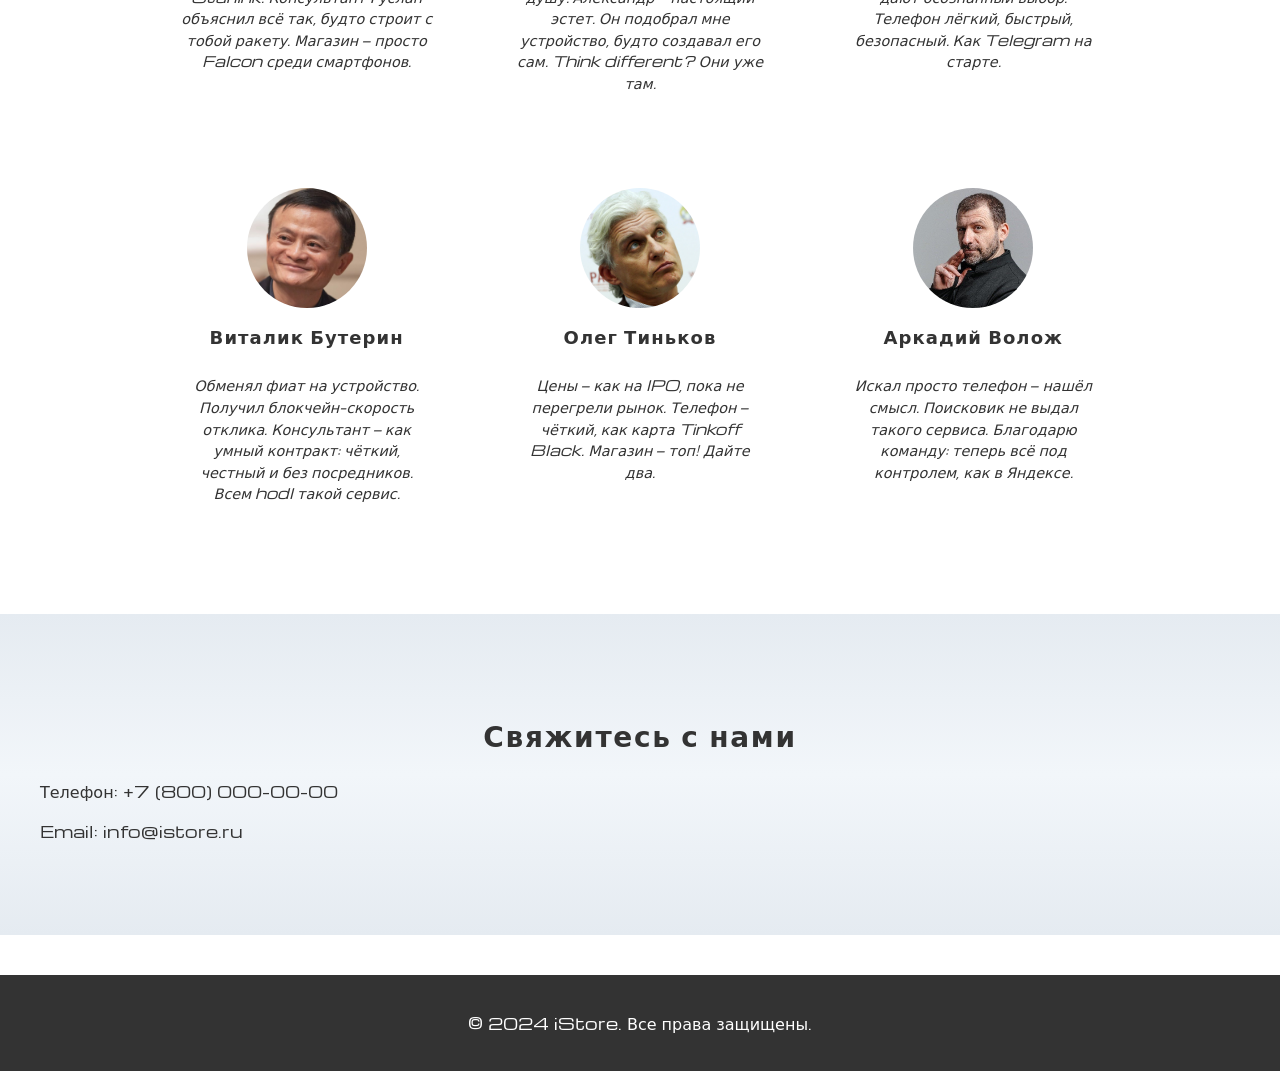
==== commit 29d4446a: "Refine industry solutions slider layout and behavior" ====
--- a/index.html
+++ b/index.html
@@ -86,32 +86,30 @@
       </div>
     </section>
 
-    <section id="new-arrivals" class="mini-hero fade-in">
-      <div class="container">
-        <h2>Новые поступления</h2>
-        <div class="swiper mini-hero-swiper">
-          <div class="swiper-wrapper">
-            <div class="swiper-slide">
-              <img src="assets/images/slide2.png" alt="Слайд 1" />
-            </div>
-            <div class="swiper-slide">
-              <img src="assets/images/slide1.png" alt="Слайд 2" />
-            </div>
-            <div class="swiper-slide">
-              <img src="assets/images/slide3.png" alt="Слайд 3" />
-            </div>
-            <div class="swiper-slide">
-              <img src="assets/images/slide4.png" alt="Слайд 4" />
-            </div>
-            <div class="swiper-slide">
-              <img src="assets/images/slide5.png" alt="Слайд 5" />
-            </div>
-            <div class="swiper-slide">
-              <img src="assets/images/slide3.png" alt="Слайд 6" />
-            </div>
-          </div>
-          <div class="swiper-pagination"></div>
-        </div>
+    <section id="industry-solutions" class="mini-hero fade-in">
+      <h2>Отраслевые решения</h2>
+      <div class="swiper mini-hero-swiper">
+        <div class="swiper-wrapper">
+          <div class="swiper-slide">
+            <img src="assets/images/slide2.png" alt="Слайд 1" />
+          </div>
+          <div class="swiper-slide">
+            <img src="assets/images/slide1.png" alt="Слайд 2" />
+          </div>
+          <div class="swiper-slide">
+            <img src="assets/images/slide3.png" alt="Слайд 3" />
+          </div>
+          <div class="swiper-slide">
+            <img src="assets/images/slide4.png" alt="Слайд 4" />
+          </div>
+          <div class="swiper-slide">
+            <img src="assets/images/slide5.png" alt="Слайд 5" />
+          </div>
+          <div class="swiper-slide">
+            <img src="assets/images/slide3.png" alt="Слайд 6" />
+          </div>
+        </div>
+        <div class="swiper-pagination"></div>
       </div>
     </section>
 
--- a/assets/styles.css
+++ b/assets/styles.css
@@ -210,20 +210,17 @@
   opacity: 1;
 }
 
-.mini-hero .container {
-  display: flex;
-  flex-direction: column;
-  align-items: center;
-  gap: 24px;
+.mini-hero {
+  padding: 60px 0;
 }
 
 .mini-hero h2 {
   text-align: center;
+  margin: 0 16px 32px;
 }
 
 .mini-hero-swiper {
   width: 100%;
-  max-width: 900px;
   overflow: visible;
 }
 
@@ -232,8 +229,8 @@
 }
 
 .mini-hero-swiper .swiper-slide {
-  width: calc(75% / 2);
-  min-width: 160px;
+  width: min(70%, 720px);
+  min-width: 300px;
   box-sizing: border-box;
   border: 1px solid #fff;
   border-radius: 12px;
@@ -249,7 +246,8 @@
 
 .mini-hero-swiper .swiper-pagination {
   position: static;
-  margin-top: 16px;
+  margin: 24px auto 0;
+  width: fit-content;
 }
 
 .mini-hero-swiper .swiper-pagination-bullet {
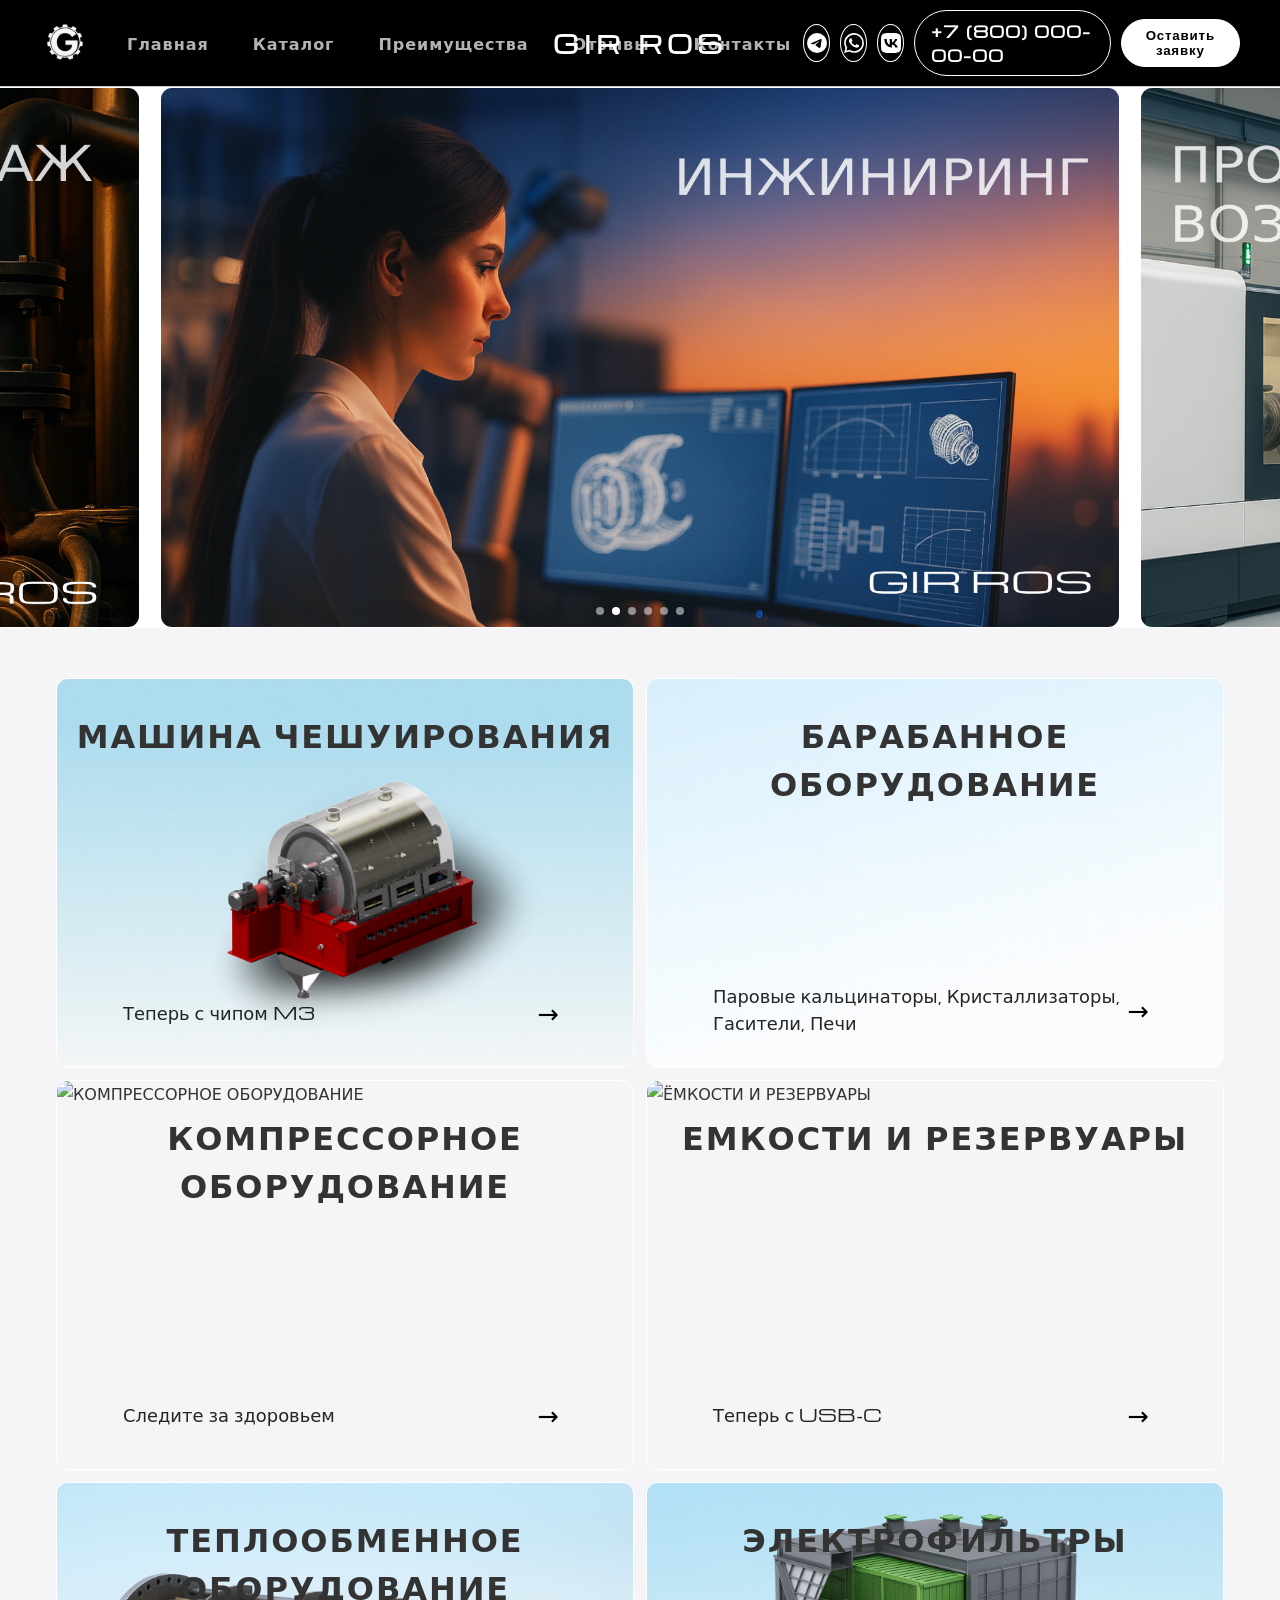
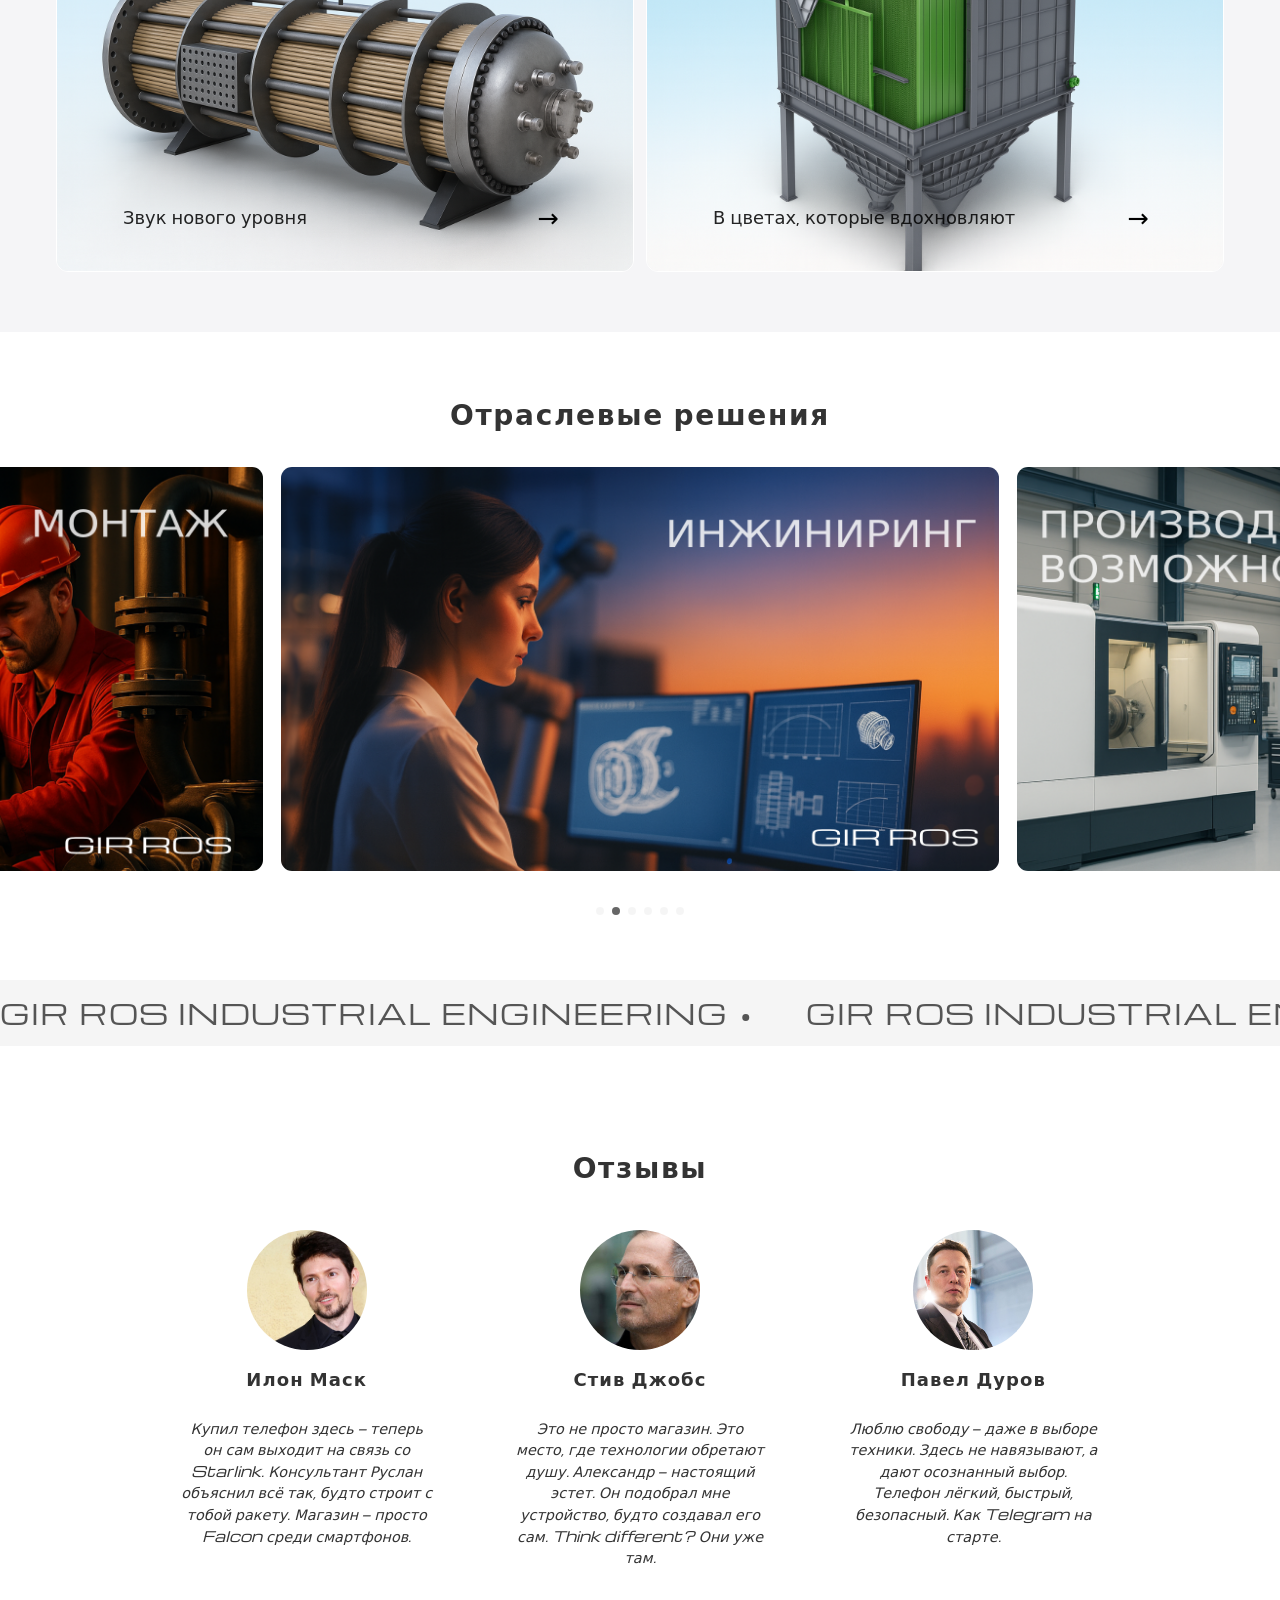
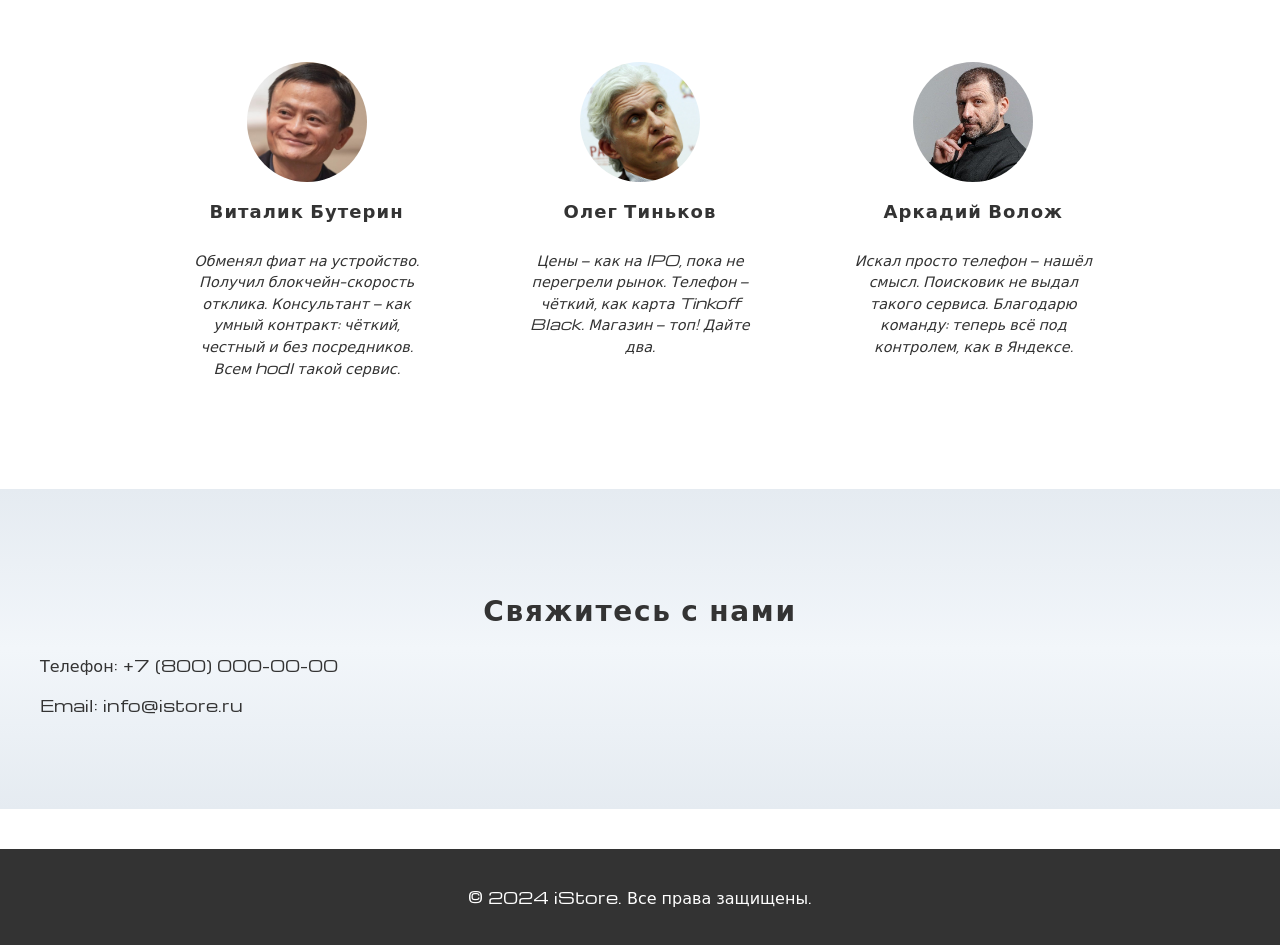
==== commit fd20a9dd: "fix" ====
--- a/index.html
+++ b/index.html
@@ -86,7 +86,84 @@
       </div>
     </section>
 
-    <section id="industry-solutions" class="mini-hero fade-in">
+
+
+      <section id="catalog" class="catalog-section">
+        <div class="catalog-grid">
+          <div class="catalog-item">
+            <div class="catalog-image">
+              <img src="assets/images/item1.png" alt="iPad Air" />
+            </div>
+            <div class="catalog-content">
+              <h3>МАШИНА ЧЕШУИРОВАНИЯ</h3>
+              <div class="catalog-footer">
+                <p>Теперь с чипом M3</p>
+                <a href="item1.html" class="more-link"><span class="more-text">Ещё</span><span class="arrow">&rarr;</span></a>
+              </div>
+            </div>
+          </div>
+          <div class="catalog-item">
+            <div class="catalog-image">
+              <img src="assets/images/item2.png" alt="MacBook Air" />
+            </div>
+            <div class="catalog-content">
+              <h3>БАРАБАННОЕ ОБОРУДОВАНИЕ</h3>
+              <div class="catalog-footer">
+                <p>Паровые кальцинаторы, Кристаллизаторы, Гасители, Печи</p>
+                <a href="item2.html" class="more-link"><span class="more-text">Ещё</span><span class="arrow">&rarr;</span></a>
+              </div>
+            </div>
+          </div>
+          <div class="catalog-item">
+            <div class="catalog-image">
+              <img src="assets/images/item3.png" alt="КОМПРЕССОРНОЕ ОБОРУДОВАНИЕ" />
+            </div>
+            <div class="catalog-content">
+              <h3>КОМПРЕССОРНОЕ ОБОРУДОВАНИЕ</h3>
+              <div class="catalog-footer">
+                <p>Следите за здоровьем</p>
+                <a href="item3.html" class="more-link"><span class="more-text">Ещё</span><span class="arrow">&rarr;</span></a>
+              </div>
+            </div>
+          </div>
+          <div class="catalog-item">
+            <div class="catalog-image">
+              <img src="assets/images/item4.png" alt="ЁМКОСТИ И РЕЗЕРВУАРЫ" />
+            </div>
+            <div class="catalog-content">
+              <h3>ЕМКОСТИ И РЕЗЕРВУАРЫ</h3>
+              <div class="catalog-footer">
+                <p>Теперь с USB‑C</p>
+                <a href="item4.html" class="more-link"><span class="more-text">Ещё</span><span class="arrow">&rarr;</span></a>
+              </div>
+            </div>
+          </div>
+          <div class="catalog-item">
+            <div class="catalog-image">
+              <img src="assets/images/item6.png" alt="ТЕПЛООБМЕННОЕ ОБОРУДОВАНИЕ" />            </div>
+            <div class="catalog-content">
+              <h3>ТЕПЛООБМЕННОЕ ОБОРУДОВАНИЕ</h3>
+              <div class="catalog-footer">
+                <p>Звук нового уровня</p>
+                <a href="item5.html" class="more-link"><span class="more-text">Ещё</span><span class="arrow">&rarr;</span></a>
+              </div>
+            </div>
+          </div>
+          <div class="catalog-item">
+            <div class="catalog-image">
+              <img src="assets/images/item5.png" alt="ЭЛЕКТРОФИЛЬТРЫ" />            </div>
+            <div class="catalog-content">
+              <h3>ЭЛЕКТРОФИЛЬТРЫ</h3>
+              <div class="catalog-footer">
+                <p>В цветах, которые вдохновляют</p>
+                <a href="item6.html" class="more-link"><span class="more-text">Ещё</span><span class="arrow">&rarr;</span></a>
+              </div>
+            </div>
+          </div>
+        </div>
+      </section>
+
+          <section id="industry-solutions" class="mini-hero fade-in">
       <h2>Отраслевые решения</h2>
       <div class="swiper mini-hero-swiper">
         <div class="swiper-wrapper">
@@ -113,82 +190,7 @@
       </div>
     </section>
 
-      <section id="catalog" class="catalog-section">
-        <div class="catalog-grid">
-          <div class="catalog-item">
-            <div class="catalog-image">
-              <img src="assets/images/item1.png" alt="iPad Air" />
-            </div>
-            <div class="catalog-content">
-              <h3>МАШИНА ЧЕШУИРОВАНИЯ</h3>
-              <div class="catalog-footer">
-                <p>Теперь с чипом M3</p>
-                <a href="item1.html" class="more-link"><span class="more-text">Ещё</span><span class="arrow">&rarr;</span></a>
-              </div>
-            </div>
-          </div>
-          <div class="catalog-item">
-            <div class="catalog-image">
-              <img src="assets/images/item2.png" alt="MacBook Air" />
-            </div>
-            <div class="catalog-content">
-              <h3>БАРАБАННОЕ ОБОРУДОВАНИЕ</h3>
-              <div class="catalog-footer">
-                <p>Паровые кальцинаторы, Кристаллизаторы, Гасители, Печи</p>
-                <a href="item2.html" class="more-link"><span class="more-text">Ещё</span><span class="arrow">&rarr;</span></a>
-              </div>
-            </div>
-          </div>
-          <div class="catalog-item">
-            <div class="catalog-image">
-              <img src="assets/images/item3.png" alt="КОМПРЕССОРНОЕ ОБОРУДОВАНИЕ" />
-            </div>
-            <div class="catalog-content">
-              <h3>КОМПРЕССОРНОЕ ОБОРУДОВАНИЕ</h3>
-              <div class="catalog-footer">
-                <p>Следите за здоровьем</p>
-                <a href="item3.html" class="more-link"><span class="more-text">Ещё</span><span class="arrow">&rarr;</span></a>
-              </div>
-            </div>
-          </div>
-          <div class="catalog-item">
-            <div class="catalog-image">
-              <img src="assets/images/item4.png" alt="ЁМКОСТИ И РЕЗЕРВУАРЫ" />
-            </div>
-            <div class="catalog-content">
-              <h3>ЕМКОСТИ И РЕЗЕРВУАРЫ</h3>
-              <div class="catalog-footer">
-                <p>Теперь с USB‑C</p>
-                <a href="item4.html" class="more-link"><span class="more-text">Ещё</span><span class="arrow">&rarr;</span></a>
-              </div>
-            </div>
-          </div>
-          <div class="catalog-item">
-            <div class="catalog-image">
-              <img src="assets/images/item6.png" alt="ТЕПЛООБМЕННОЕ ОБОРУДОВАНИЕ" />            </div>
-            <div class="catalog-content">
-              <h3>ТЕПЛООБМЕННОЕ ОБОРУДОВАНИЕ</h3>
-              <div class="catalog-footer">
-                <p>Звук нового уровня</p>
-                <a href="item5.html" class="more-link"><span class="more-text">Ещё</span><span class="arrow">&rarr;</span></a>
-              </div>
-            </div>
-          </div>
-          <div class="catalog-item">
-            <div class="catalog-image">
-              <img src="assets/images/item5.png" alt="ЭЛЕКТРОФИЛЬТРЫ" />            </div>
-            <div class="catalog-content">
-              <h3>ЭЛЕКТРОФИЛЬТРЫ</h3>
-              <div class="catalog-footer">
-                <p>В цветах, которые вдохновляют</p>
-                <a href="item6.html" class="more-link"><span class="more-text">Ещё</span><span class="arrow">&rarr;</span></a>
-              </div>
-            </div>
-          </div>
-        </div>
-      </section>
-
-    <section id="top-sales" class="fade-in section-background">
+    <!-- <section id="top-sales" class="fade-in section-background">
       <div class="container">
         <h2 class="top-sales-heading">ТОП ПРОДАЖ</h2>
         <div class="swiper top-sales-swiper">
@@ -271,15 +273,15 @@
           <div class="swiper-pagination"></div>
         </div>
       </div>
-    </section>
-
-    <section id="samsung" class="fade-in section-background">
+    </section> -->
+
+    <!-- <section id="samsung" class="fade-in section-background">
       <div class="container">
         <h2>SAMSUNG</h2>
       </div>
-    </section>
-
-    <section id="features" class="fade-in">
+    </section> -->
+
+    <!-- <section id="features" class="fade-in">
       <div class="container">
         <h2 class="features-heading">Преимущества</h2>
         <div class="features-grid">
@@ -313,26 +315,26 @@
           </div>
         </div>
       </div>
-    </section>
+    </section> -->
 
     <div class="marquee">
       <div class="marquee-track">
         <div class="marquee-content">
-          <span>ТЕХНИКА APPLE ВСЕГДА В НАЛИЧИИ • </span>
-          <span>ТЕХНИКА APPLE ВСЕГДА В НАЛИЧИИ • </span>
-          <span>ТЕХНИКА APPLE ВСЕГДА В НАЛИЧИИ • </span>
-          <span>ТЕХНИКА APPLE ВСЕГДА В НАЛИЧИИ • </span>
+          <span>GIR ROS INDUSTRIAL ENGINEERING • </span>
+          <span>GIR ROS INDUSTRIAL ENGINEERING • </span>
+          <span>GIR ROS INDUSTRIAL ENGINEERING • </span>
+          <span>GIR ROS INDUSTRIAL ENGINEERING • </span>
         </div>
         <div class="marquee-content" aria-hidden="true">
-          <span>ТЕХНИКА APPLE ВСЕГДА В НАЛИЧИИ • </span>
-          <span>ТЕХНИКА APPLE ВСЕГДА В НАЛИЧИИ • </span>
-          <span>ТЕХНИКА APPLE ВСЕГДА В НАЛИЧИИ • </span>
-          <span>ТЕХНИКА APPLE ВСЕГДА В НАЛИЧИИ • </span>
+          <span>GIR ROS INDUSTRIAL ENGINEERING • </span>
+          <span>GIR ROS INDUSTRIAL ENGINEERING • </span>
+          <span>GIR ROS INDUSTRIAL ENGINEERING • </span>
+          <span>GIR ROS INDUSTRIAL ENGINEERING • </span>
         </div>
       </div>
     </div>
 
-    <section id="about" class="fade-in section-background">
+    <!-- <section id="about" class="fade-in section-background">
       <div class="container">
         <h2>О магазине</h2>
         <p>
@@ -342,7 +344,7 @@
           компании.
         </p>
       </div>
-    </section>
+    </section> -->
 
 <section id="reviews" class="fade-in">
   <div class="container">
--- a/assets/styles.css
+++ b/assets/styles.css
@@ -947,7 +947,7 @@
 /* Каталог товаров в стиле Apple */
 
 .catalog-section {
-  padding: 0;
+  padding-top: 50px;
   background: #f5f5f7;
   width: 100%;
   box-sizing: border-box;
